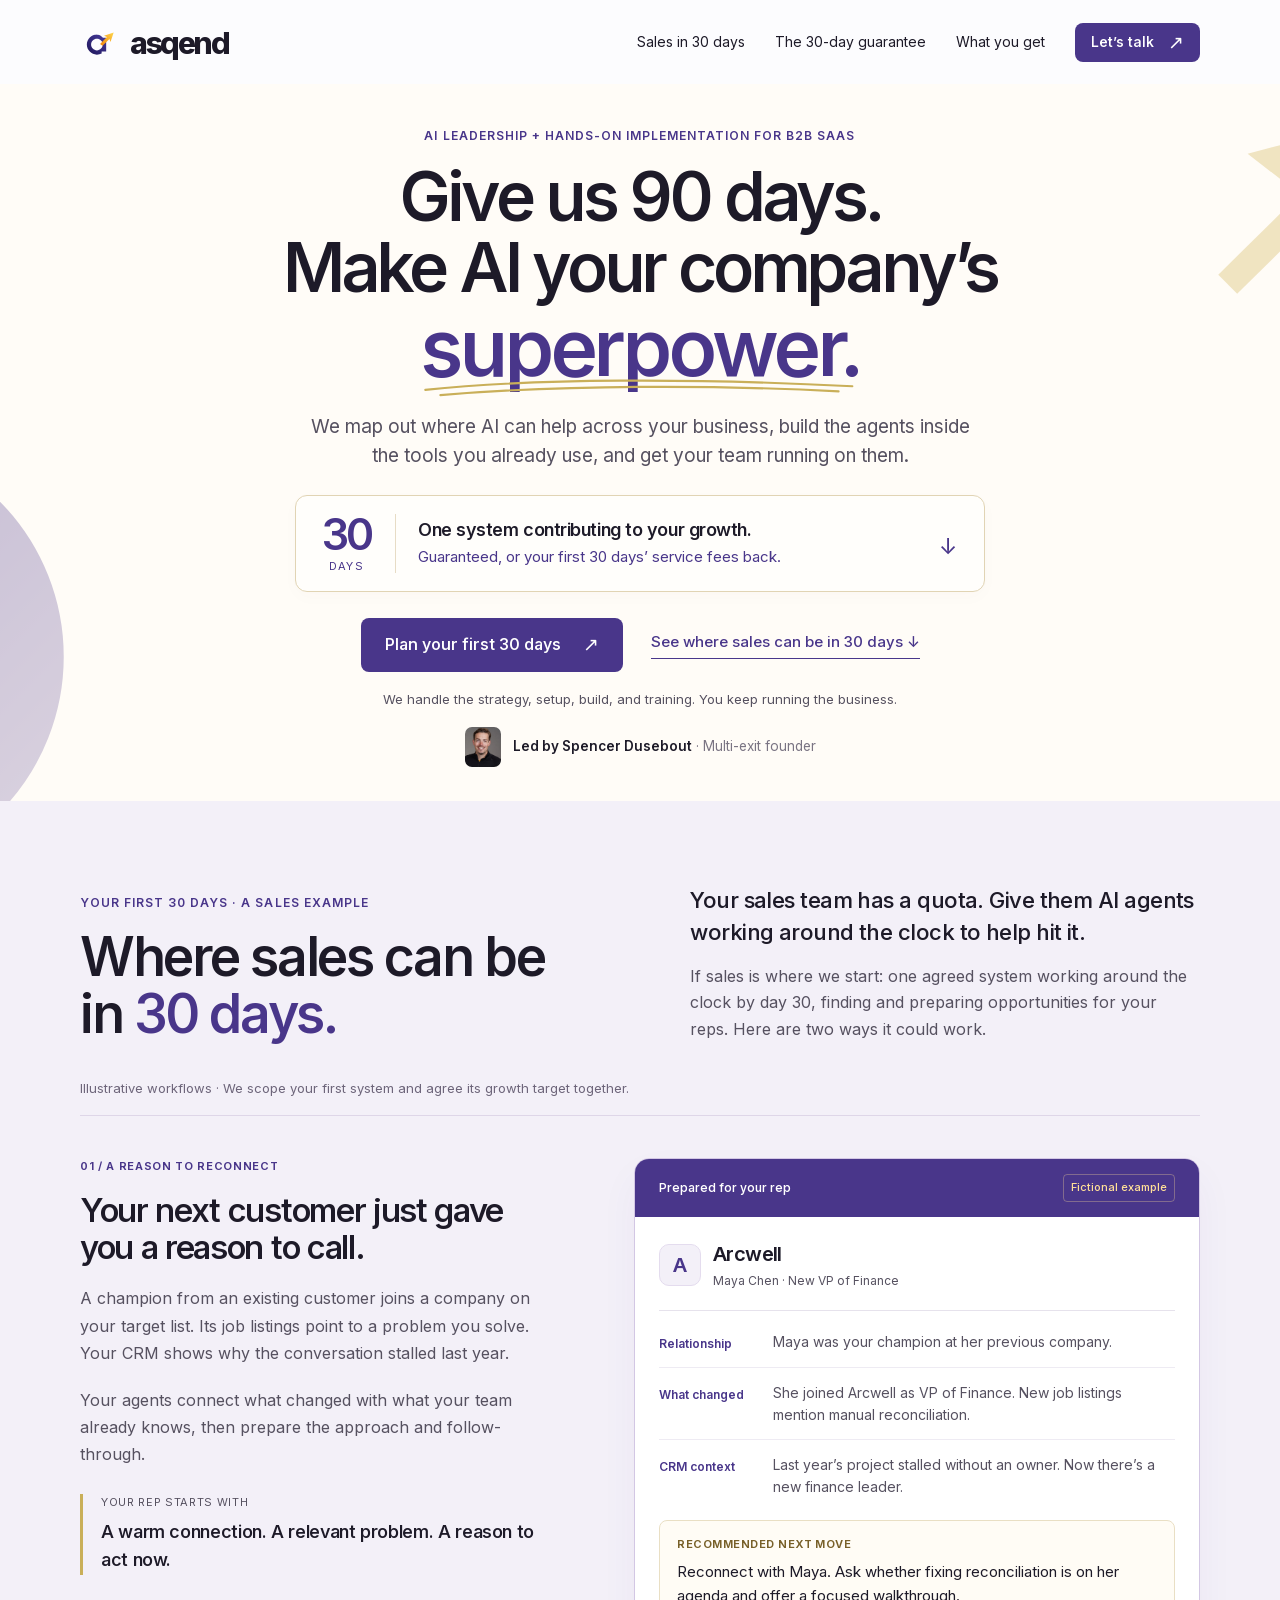
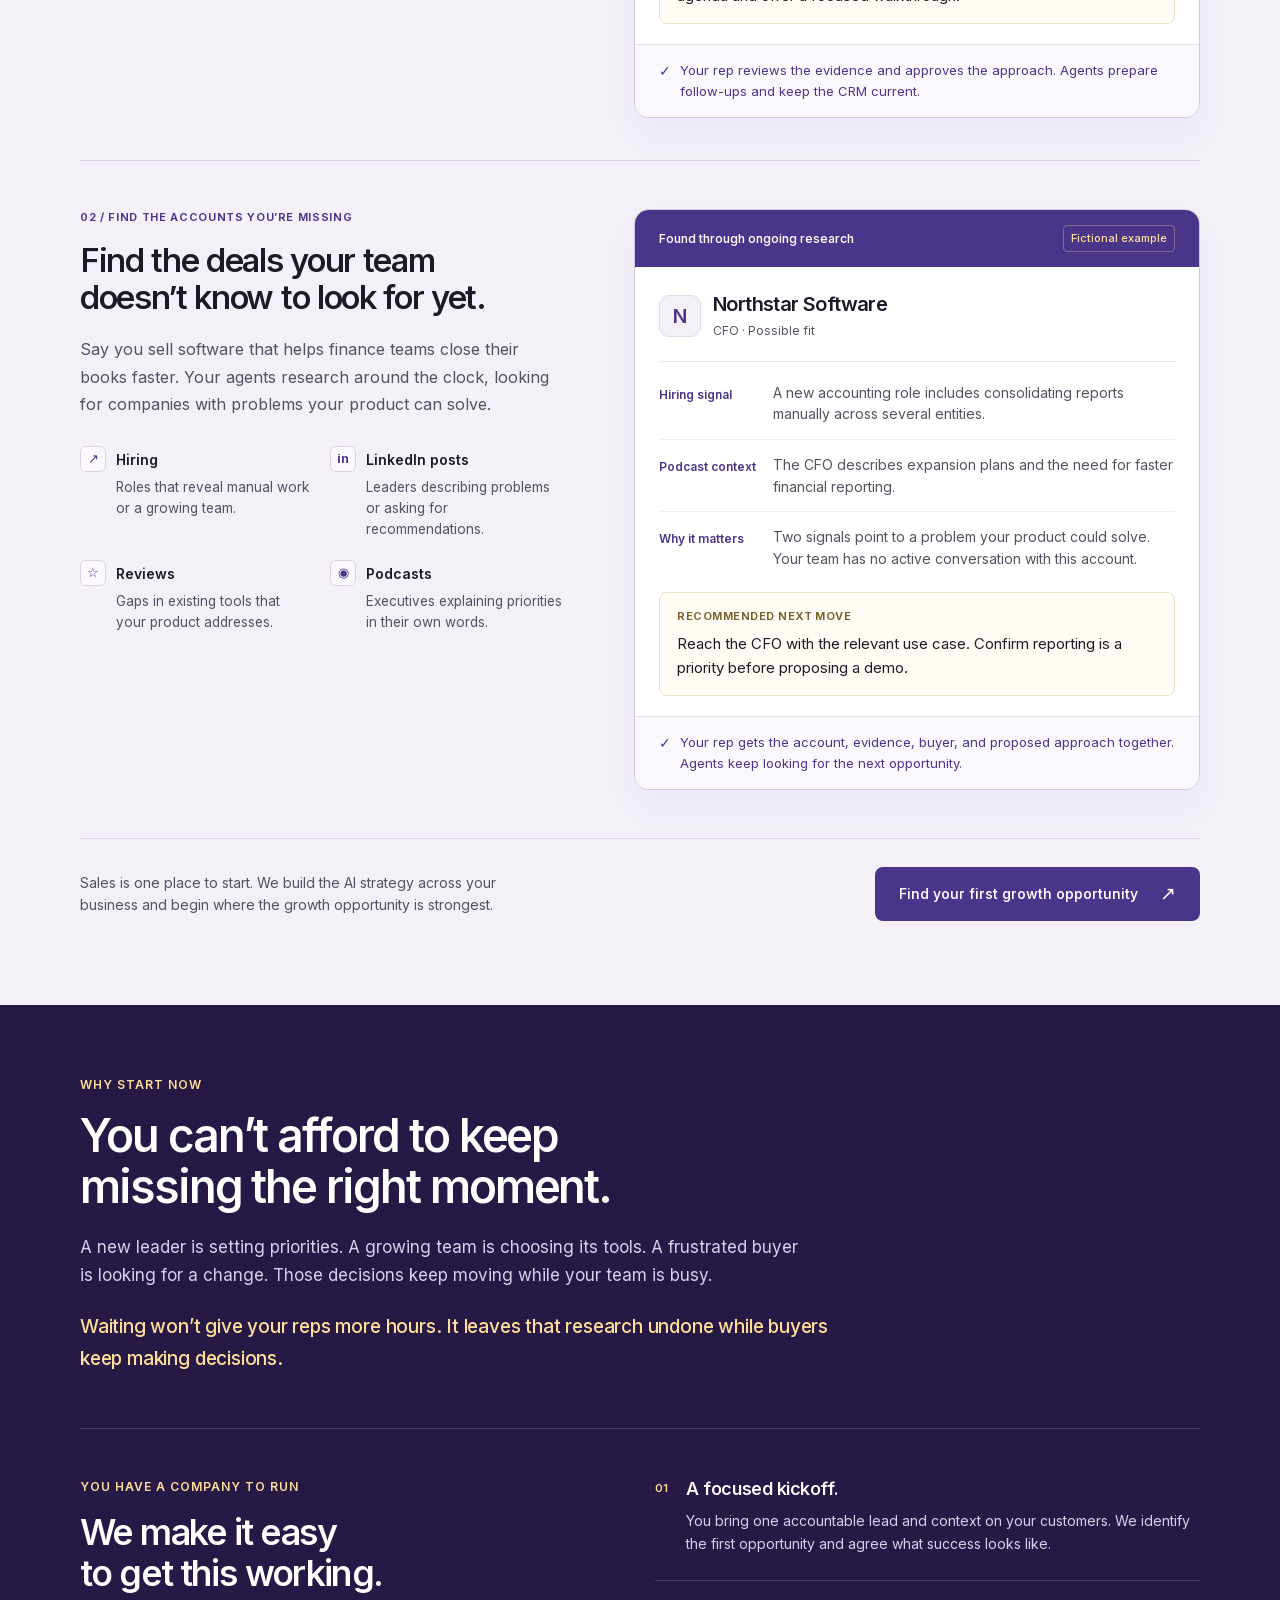
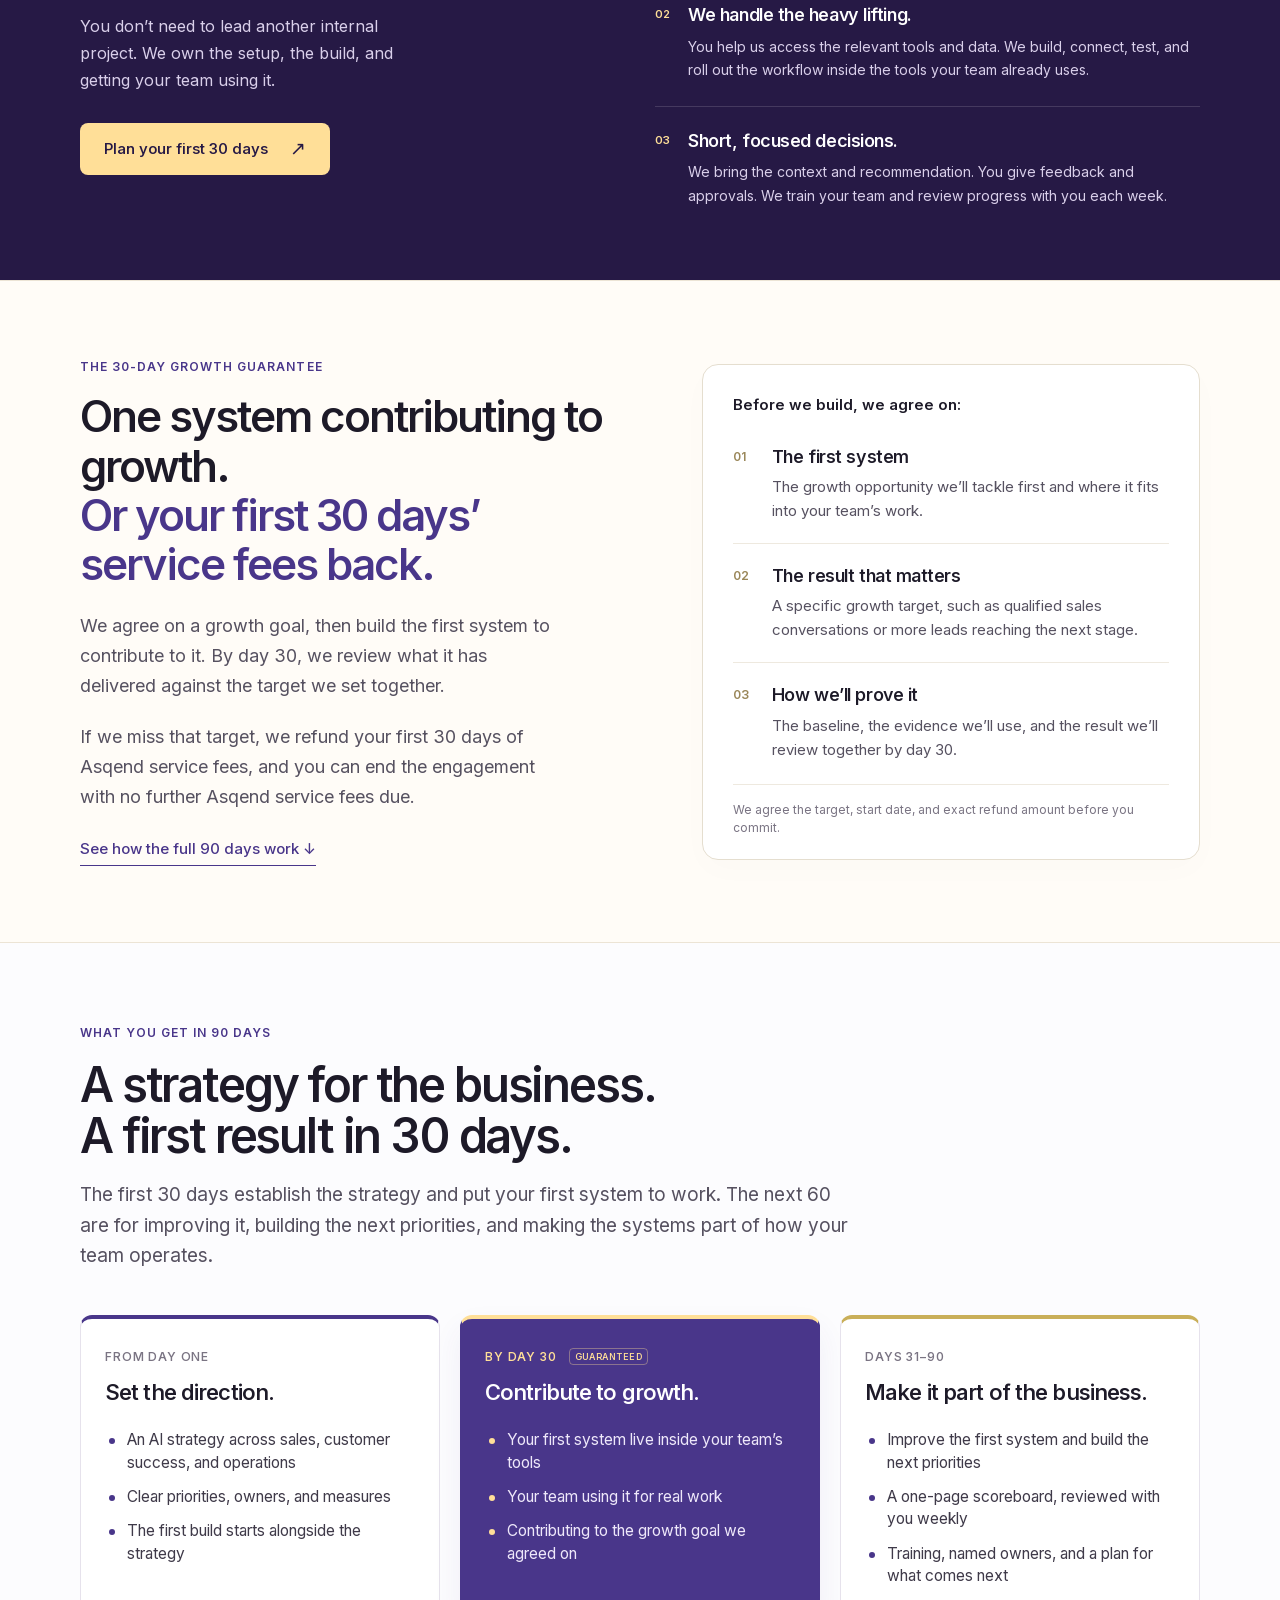
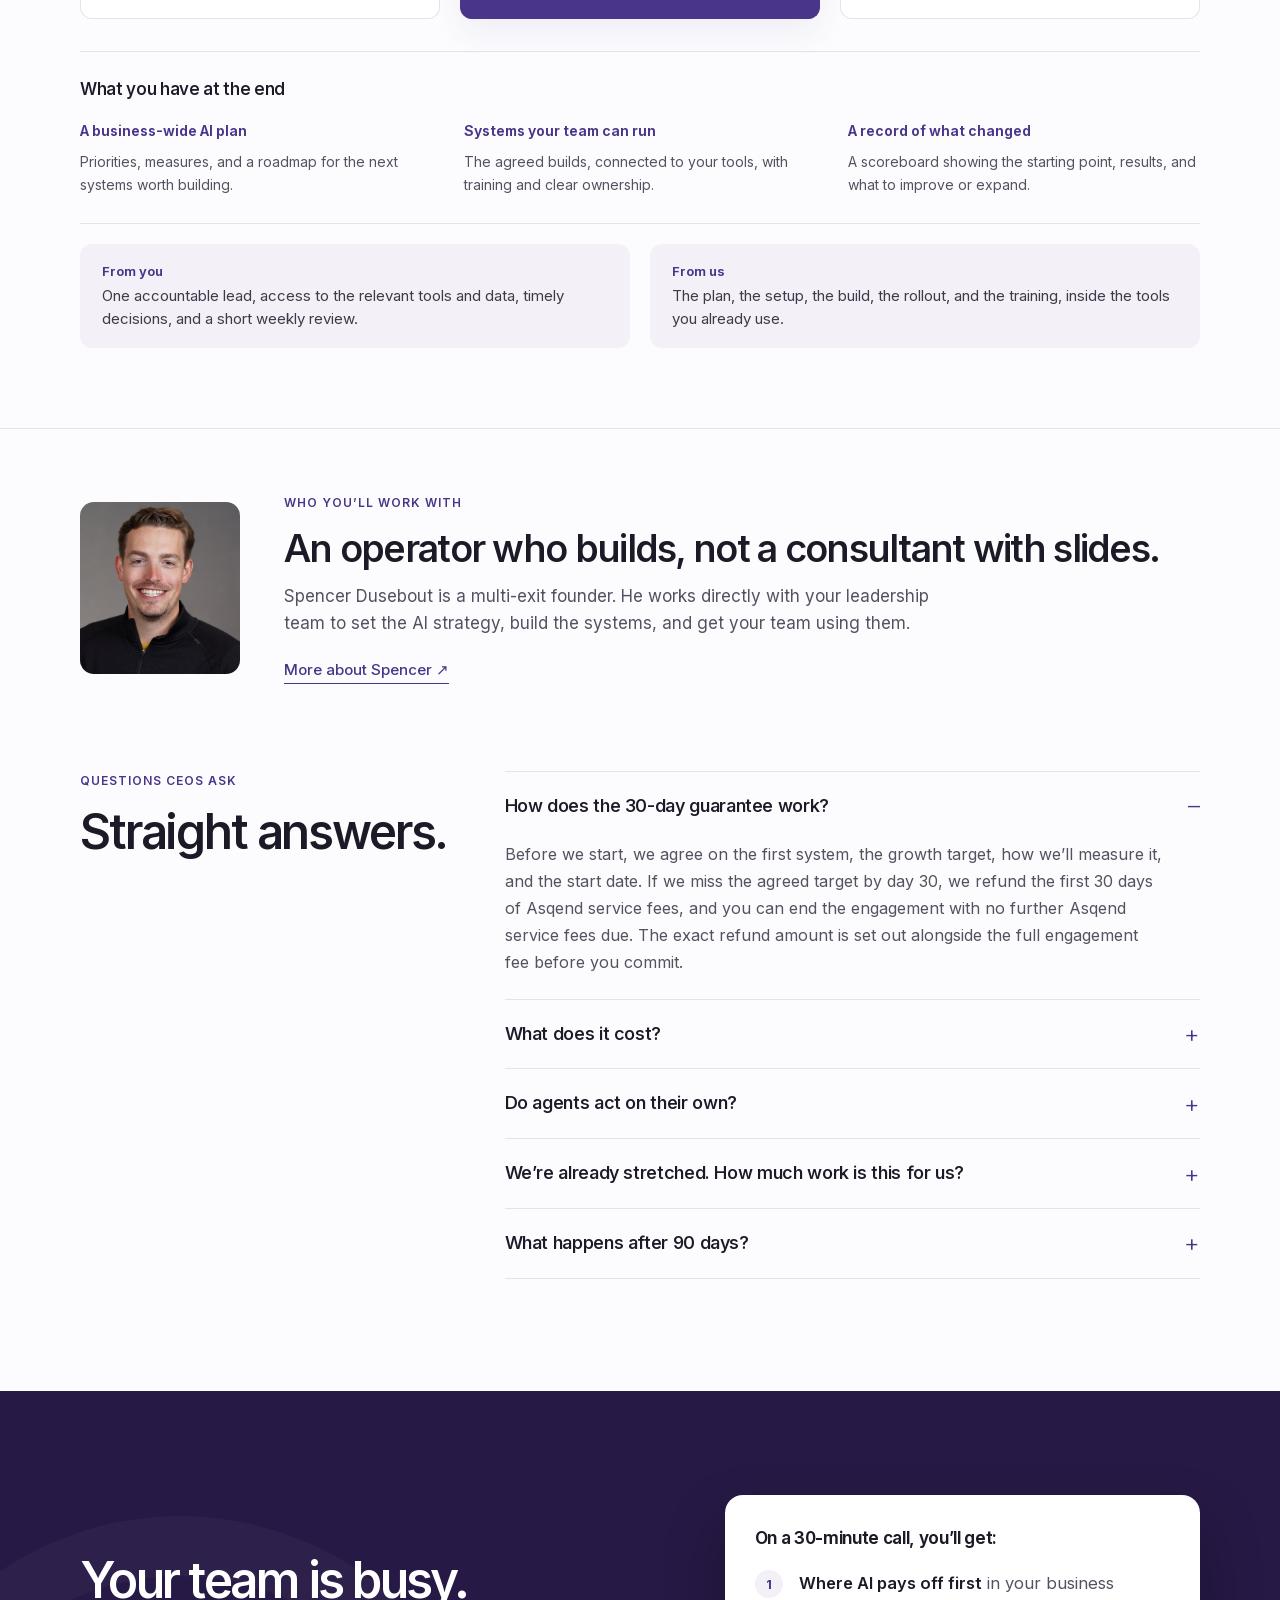
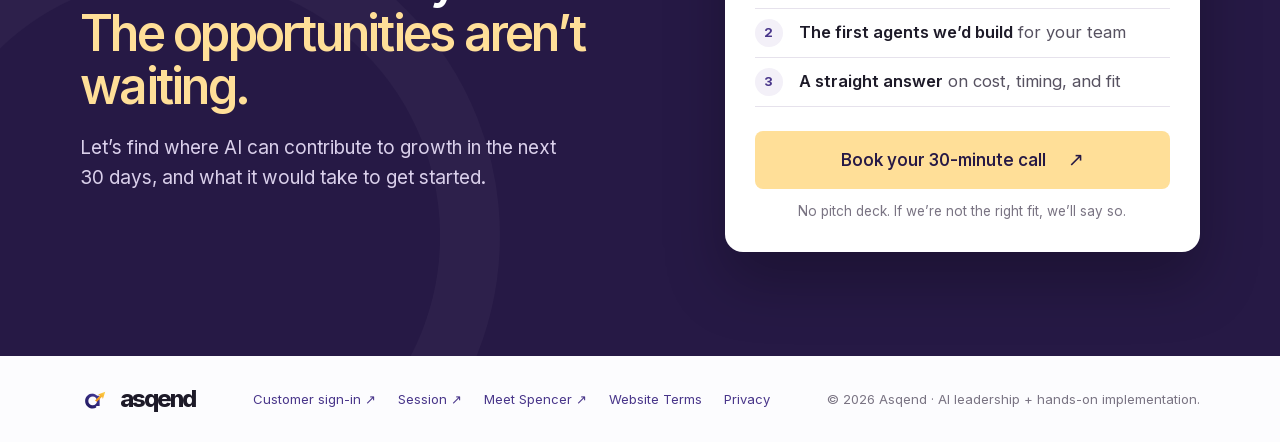
==== index.html @ ecd870d5 "feat: build 30-day sales growth preview" ====
<!doctype html>
<html lang="en">
<head>
<meta charset="utf-8">
<meta name="viewport" content="width=device-width,initial-scale=1,viewport-fit=cover">
<meta name="robots" content="index,follow">
<link rel="canonical" href="https://asqend.com/">
<meta name="description" content="AI leadership and hands-on implementation. A strategy for your business in 90 days, with one system contributing to growth within 30 days, or your first 30 days of Asqend service fees back.">
<title>Asqend — Give us 90 days</title>
<meta property="og:type" content="website">
<meta property="og:url" content="https://asqend.com/">
<meta property="og:site_name" content="Asqend">
<meta property="og:title" content="Give us 90 days. Make AI your company’s superpower.">
<meta property="og:description" content="Fractional Chief AI Officer and hands-on implementation. We lead your AI strategy, build the agents ourselves, and get your team using them.">
<meta property="og:image" content="https://asqend.com/assets/og-90-days.png">
<meta property="og:image:width" content="1200">
<meta property="og:image:height" content="630">
<meta property="og:image:alt" content="Asqend: Give us 90 days. Make AI your company’s superpower.">
<meta name="twitter:card" content="summary_large_image">
<meta name="twitter:title" content="Give us 90 days. Make AI your company’s superpower.">
<meta name="twitter:description" content="Fractional Chief AI Officer and hands-on implementation. We lead your AI strategy, build the agents ourselves, and get your team using them.">
<meta name="twitter:image" content="https://asqend.com/assets/og-90-days.png">
<link rel="icon" type="image/svg+xml" href="assets/asqend-icon.svg">
<link rel="preload" as="font" type="font/woff2" href="assets/fonts/inter.woff2" crossorigin>
<style>
@font-face{font-family:Inter;font-style:normal;font-weight:100 900;font-display:swap;src:url("assets/fonts/inter.woff2") format("woff2")}
:root{--ink:#1d1a28;--body:#565160;--soft:#7a7483;--purple:#49368a;--purple-2:#39266f;--deep:#261945;--gold:#ffdf98;--gold-ink:#c9af59;--line:#e6e2ec;--paper:#fcfcfe;--cream:#fffcf7;--lav:#f3f0f8}
*{box-sizing:border-box}
html{scroll-padding-top:24px}
body{margin:0;background:var(--paper);color:var(--ink);font-family:Inter,Arial,sans-serif;font-size:17px;line-height:1.6;font-synthesis:none;-webkit-font-smoothing:antialiased}
a{color:inherit;text-decoration:none}
a:focus-visible,summary:focus-visible{outline:3px solid #b69742;outline-offset:4px;border-radius:4px}
img,svg{display:block;max-width:100%}
h1,h2,h3,p,ul,ol{margin:0}
ul,ol{padding:0;list-style:none}
h1,h2,h3{font-weight:560;letter-spacing:-.045em}
h2{font-size:48px;line-height:1.08}
h3{font-size:19px;line-height:1.3;letter-spacing:-.025em}
.container{width:min(1120px,calc(100% - 80px));margin-inline:auto}
.section{padding-block:112px}
.eyebrow{font-size:12px;font-weight:600;letter-spacing:.085em;text-transform:uppercase;color:var(--purple);margin-bottom:16px}
.lede{font-size:19px;line-height:1.6;color:var(--body);max-width:60ch;margin-top:18px}
.center{text-align:center}
.center .lede{margin-inline:auto}

.site-header{display:flex;justify-content:space-between;align-items:center;gap:24px;padding-block:22px}
.wordmark{display:inline-flex;align-items:center;gap:10px;font-size:31px;font-weight:760;letter-spacing:-.08em;line-height:1}
.wordmark img{width:40px;height:40px}
.site-header nav{display:flex;align-items:center;gap:30px;font-size:14px}
.site-header nav a:not(.button):hover{color:var(--purple)}
.button{display:inline-flex;align-items:center;justify-content:center;gap:22px;background:var(--purple);color:#fff;border-radius:8px;padding:16px 24px;min-height:54px;font-size:16px;font-weight:550;line-height:1.3;transition:background .15s}
.button:hover{background:var(--purple-2)}
.button span{font-size:19px;font-weight:400;line-height:1}
.button-sm{min-height:0;padding:10px 16px;font-size:14px;gap:14px}
.textlink{font-size:15px;font-weight:500;color:var(--purple);border-bottom:1px solid currentColor;padding-bottom:4px}

/* hero */
.hero{position:relative;isolation:isolate;overflow:hidden;background:var(--cream);text-align:center}
.hero-art{position:absolute;inset:0;width:100%;height:100%;z-index:-1;opacity:.35;pointer-events:none}
.hero-inner{padding-block:56px 52px}
.hero h1{font-size:74px;line-height:1.04;letter-spacing:-.062em;margin:0 auto 28px}
.hero h1>span{display:block}
.hero .power-word{font-size:86px;color:var(--purple);position:relative;width:max-content;max-width:100%;margin:2px auto 0}
.power-word svg{position:absolute;left:0;bottom:-10px;width:100%;height:22px;fill:none;stroke:var(--gold-ink);stroke-width:3;stroke-linecap:round}
.hero .lede{font-size:20px;max-width:640px;margin:0 auto 32px}
.actions{display:flex;justify-content:center;align-items:center;gap:28px;flex-wrap:wrap}
.founder{display:flex;align-items:center;justify-content:center;gap:12px;margin-top:40px;font-size:13.5px;color:var(--soft)}
.founder img{width:36px;height:40px;border-radius:7px;object-fit:cover;object-position:center 35%}
.founder strong{color:var(--ink);font-weight:600}

/* pain */
.pain{background:var(--deep);color:#fff;position:relative;overflow:hidden}
.pain:before{content:'';position:absolute;right:-120px;top:-160px;width:520px;height:520px;border-radius:50%;border:60px solid #ffffff08}
.pain-grid{display:grid;grid-template-columns:1fr 1fr;gap:28px 72px;align-items:start;padding-block:100px 110px;position:relative}
.pain-head{grid-column:1/-1;margin-bottom:16px}
.pain .eyebrow{color:var(--gold)}
.pain h2{font-size:64px;line-height:1.04;letter-spacing:-.055em;color:#fff}
.pain .hl{color:var(--gold);position:relative;white-space:nowrap}
.pain-line{font-size:22px;line-height:1.55;color:#d9cfea;max-width:30ch}
.pain-line strong{color:var(--gold);font-weight:600;display:block;font-size:44px;line-height:1.08;letter-spacing:-.05em;margin-bottom:14px}
.receipt li.billed{border-top:1.5px dashed #d8d2c6;border-bottom:0;margin-top:6px;padding-top:12px}
.receipt li.billed span{font-weight:650;color:var(--ink)}
.receipt{background:#fffdf8;color:var(--ink);border-radius:6px 6px 0 0;padding:26px 26px 22px;transform:rotate(1.6deg);box-shadow:0 30px 60px #00000040;position:relative;font-variant-numeric:tabular-nums}
.receipt:after{content:'';position:absolute;left:0;right:0;bottom:-10px;height:10px;background:radial-gradient(circle at 8px 10px,transparent 6px,#fffdf8 6.5px) 0 0/16px 10px repeat-x}
.r-title{font-size:13px;font-weight:700;letter-spacing:.14em;text-transform:uppercase;text-align:center}
.r-sub{font-size:12px;color:var(--soft);text-align:center;margin:2px 0 14px;padding-bottom:14px;border-bottom:1.5px dashed #d8d2c6}
.receipt li{display:flex;justify-content:space-between;gap:16px;padding:9px 0;font-size:14.5px;border-bottom:1px dotted #e2dccf}
.receipt li span{color:#4d4856}
.receipt li b{font-weight:600;text-align:right;white-space:nowrap}
.receipt li:nth-child(4) b,.receipt li:nth-child(5) b{color:#a0583c}
.r-total{display:flex;justify-content:space-between;align-items:baseline;gap:16px;margin-top:12px;padding-top:14px;border-top:1.5px dashed #d8d2c6;font-weight:650;font-size:15px}
.r-total b{font-size:40px;line-height:1;letter-spacing:-.04em;color:var(--purple)}

/* sales */
.sales{background:var(--lav)}
.compare{display:grid;grid-template-columns:5fr 7fr;gap:24px;margin-top:48px;align-items:stretch}
.card{background:#fff;border:1px solid var(--line);border-radius:16px;overflow:hidden;display:flex;flex-direction:column}
.card-head{padding:22px 26px 18px;border-bottom:1px solid var(--line)}
.card-head small{display:block;font-size:13px;color:var(--soft);margin-bottom:4px}
.card-head h3{font-size:24px;letter-spacing:-.04em}
.card-head p{font-size:14px;color:var(--soft);margin-top:4px}
.new{border-color:#cfc3e6;box-shadow:0 20px 44px #49368a1a}
.new .card-head{background:var(--purple);border-color:var(--purple);color:#fff}
.new .card-head small{color:#d6cbea}
.new .card-head h3 b{color:var(--gold);font-weight:inherit}
.new .card-head p{color:#ddd3ee}
.rows{flex:1;display:flex;flex-direction:column}
.rows li{display:grid;grid-template-columns:1fr auto;gap:16px;align-items:center;padding:15px 26px;border-bottom:1px solid #efecf3;font-size:15.5px;line-height:1.45}
.rows li:last-child{border-bottom:0}
.rows li small{display:block;font-size:12.5px;color:var(--soft);margin-bottom:2px}
.rows strong{font-weight:600}
.old .rows li{color:var(--body);grid-template-columns:18px 1fr}
.old .rows li:before{content:'';width:14px;height:14px;border:1.5px solid #c9c3d1;border-radius:3px}
.missed{margin-top:auto;padding:18px 26px 22px;background:#faf9fb;border-top:1px solid var(--line);font-size:14.5px;color:var(--body)}
.missed strong{display:block;color:var(--ink);font-weight:600;margin-bottom:4px}
.chip{display:inline-flex;align-items:center;font-size:12px;font-weight:600;line-height:1;border-radius:999px;padding:6px 10px;white-space:nowrap}
.c-draft{background:#fff3d6;color:#6f5210}
.c-done{background:var(--purple);color:#fff}
.c-call{background:#fff;color:var(--purple);border:1px solid #cfc3e6}
.more{display:flex;justify-content:space-between;align-items:center;padding:14px 26px;background:#faf9fd;border-top:1px solid var(--line);font-size:14px;color:var(--purple);font-weight:550}
.punch{text-align:center;margin-top:64px}
.punch h3{font-size:36px;line-height:1.15;letter-spacing:-.05em;max-width:30ch;margin:0 auto}
.punch h3 em{font-style:normal;color:var(--purple)}
.punch p{font-size:17px;color:var(--body);margin:14px auto 28px;max-width:52ch}
.fineprint{font-size:12px;color:var(--soft);text-align:center;margin-top:28px}

/* ease + timing */
.ease{display:flex;justify-content:center;flex-wrap:wrap;gap:8px 22px;margin-top:22px;font-size:14px;color:var(--body)}
.ease li{display:flex;align-items:center;gap:7px}
.ease li:before{content:'✓';color:var(--purple);font-weight:700}
.timing{background:var(--cream)}
.timing-grid{display:grid;grid-template-columns:.8fr 1.2fr;gap:24px;margin-top:44px;align-items:stretch}
.wait{background:var(--purple);color:#fff;border-radius:18px;padding:34px;display:flex;flex-direction:column}
.wait b{font-size:96px;line-height:.95;font-weight:600;letter-spacing:-.06em;color:var(--gold)}
.wait p{font-size:20px;line-height:1.4;letter-spacing:-.02em;margin-top:14px;color:#fff;max-width:20ch}
.wait em{font-style:normal;margin-top:auto;padding-top:28px;font-size:15.5px;color:#d9cfea;border-top:1px solid #6d5ca8}
.takes{background:#fff;border:1px solid var(--line);border-radius:18px;padding:28px 32px}
.takes-head{font-size:13px;font-weight:600;letter-spacing:.08em;text-transform:uppercase;color:var(--soft);margin-bottom:6px}
.takes dl{margin:0}
.takes dl>div{display:grid;grid-template-columns:110px 1fr;gap:16px;padding:14px 0;border-bottom:1px solid var(--line)}
.takes dt{font-weight:650;font-size:15.5px;letter-spacing:-.01em}
.takes dd{margin:0;font-size:15.5px;color:var(--body);line-height:1.5}
.magic{margin-top:18px;font-size:22px;font-weight:550;letter-spacing:-.035em;line-height:1.3}
.magic span{color:var(--purple)}

/* offer */
.phases{display:grid;grid-template-columns:repeat(3,minmax(0,1fr));gap:20px;margin-top:44px}
.phase{background:#fff;border:1px solid var(--line);border-top:4px solid var(--purple);border-radius:12px;padding:24px 24px 22px}
.phase:nth-child(2){border-top-color:#8a7bbd}
.phase:nth-child(3){border-top-color:var(--gold-ink)}
.phase small{font-size:13px;color:var(--soft)}
.phase h3{font-size:23px;letter-spacing:-.04em;margin:2px 0 14px}
.phase li{position:relative;padding:6px 0 6px 22px;font-size:15.5px;line-height:1.45;color:#3f3a49}
.phase li:before{content:'';position:absolute;left:4px;top:15px;width:6px;height:6px;border-radius:50%;background:var(--purple)}
.through{display:flex;align-items:center;gap:16px;margin-top:20px;padding:16px 20px;background:var(--lav);border-radius:12px;font-size:16.5px;color:var(--body);max-width:none}
.through img{width:40px;height:44px;border-radius:7px;object-fit:cover;object-position:center 35%;flex:none}
.through strong{color:var(--purple);font-weight:650}

.split{display:grid;grid-template-columns:1fr 1fr;gap:20px;margin-top:20px}
.split p{background:var(--lav);border-radius:12px;padding:18px 22px;font-size:16px;line-height:1.5;color:#3f3a49}
.split span{display:block;font-size:13px;font-weight:650;color:var(--purple);margin-bottom:4px}
.magic{margin-top:36px;text-align:center;font-size:30px;font-weight:550;letter-spacing:-.045em;line-height:1.2}
.magic em{font-style:normal;color:var(--purple)}
/* proof */
.proof{border-top:1px solid var(--line)}
.proof .container{display:grid;grid-template-columns:160px 1fr;gap:44px;align-items:center;padding-block:88px}
.proof img{width:160px;height:172px;border-radius:14px;object-fit:cover;object-position:center 28%}
.proof h2{font-size:38px}
.proof p:not(.eyebrow){font-size:17px;color:var(--body);max-width:62ch;margin:14px 0 18px}

/* faq */
.faq-wrap{display:grid;grid-template-columns:.7fr 1.3fr;gap:64px;align-items:start}
.faq details{border-bottom:1px solid var(--line)}
.faq details:first-child{border-top:1px solid var(--line)}
.faq summary{list-style:none;cursor:pointer;display:flex;justify-content:space-between;gap:24px;align-items:center;padding:20px 0;font-size:18px;font-weight:550;letter-spacing:-.02em}
.faq summary::-webkit-details-marker{display:none}
.faq summary:after{content:'+';font-size:24px;font-weight:300;color:var(--purple);line-height:1;flex:none}
.faq details[open] summary:after{content:'–'}
.faq details p small.src{display:block;font-size:12px;color:var(--soft);margin-top:10px}
.faq details p{padding:0 36px 22px 0;font-size:16px;color:var(--body);line-height:1.7}

.closing{background:var(--deep);color:#fff;position:relative;overflow:hidden}
.closing:before{content:'';position:absolute;left:-140px;bottom:-200px;width:520px;height:520px;border-radius:50%;border:60px solid #ffffff08}
.close-grid{display:grid;grid-template-columns:1.1fr .9fr;gap:64px;align-items:center;padding-block:104px;position:relative}
.closing .eyebrow{color:var(--gold)}
.closing h2{font-size:50px;line-height:1.06;letter-spacing:-.055em;color:#fff}
.closing h2 em{font-style:normal;color:var(--gold)}
.close-sub{font-size:19px;color:#d9cfea;margin-top:20px;max-width:40ch}
.call-card{background:#fff;color:var(--ink);border-radius:18px;padding:30px;box-shadow:0 30px 60px #00000040}
.call-head{font-size:17px;font-weight:650;color:var(--ink);letter-spacing:-.02em;margin-bottom:8px}
.call-card ol{counter-reset:c;margin-bottom:24px}
.call-card li{counter-increment:c;position:relative;padding:12px 0 12px 44px;border-bottom:1px solid var(--line);font-size:16.5px;color:var(--body);line-height:1.45}
.call-card li:before{content:counter(c);position:absolute;left:0;top:10px;width:28px;height:28px;border-radius:50%;background:var(--lav);color:var(--purple);font-size:13px;font-weight:700;display:grid;place-items:center}
.call-card li b{color:var(--ink);font-weight:600}
.button-gold{background:var(--gold);color:var(--deep);width:100%;font-size:17px;min-height:58px}
.button-gold:hover{background:#f5d087}
.call-note{font-size:13.5px;color:var(--soft);text-align:center;margin-top:12px}
.site-footer{display:flex;justify-content:space-between;align-items:center;gap:24px;flex-wrap:wrap;padding-block:28px;font-size:13px;color:var(--soft)}
.site-footer .wordmark{font-size:24px;color:var(--ink)}
.site-footer .wordmark img{width:30px;height:30px}
.site-footer nav{display:flex;gap:22px;flex-wrap:wrap;color:var(--purple)}

.sticky-cta{display:none}
.vs{display:none}

@media(max-width:1000px){
  .timing-grid{grid-template-columns:1fr}
  .pain-grid,.close-grid{grid-template-columns:1fr;gap:40px}
  .pain h2{font-size:52px}
  .receipt{max-width:460px}
  .call-card{max-width:520px}
  .phases{grid-template-columns:1fr}
  .container{width:calc(100% - 56px)}
  .hero h1{font-size:62px}.hero .power-word{font-size:72px}
  .compare{grid-template-columns:1fr}
}
@media(max-width:760px){
  .container{width:calc(100% - 32px)}
  .section{padding-block:64px}
  h2{font-size:34px;line-height:1.1}
  .lede{font-size:17px}
  .site-header{padding-block:14px}
  .wordmark{font-size:27px}.wordmark img{width:34px;height:34px}
  .site-header nav a:not(.button){display:none}
  .hero-inner{padding-block:32px 36px}
  .hero-art{opacity:.12}
  .hero h1{font-size:40px;margin-bottom:22px}
  .hero .power-word{font-size:52px}
  .power-word svg{height:16px;bottom:-7px}
  .hero .lede{font-size:17px;margin-bottom:26px}
  .actions{flex-direction:column;gap:18px}
  .button{font-size:15.5px;min-height:52px}
  .founder{margin-top:28px;font-size:12.5px;flex-direction:column;gap:8px;text-align:center}
  .hero .eyebrow{font-size:10.5px;letter-spacing:.06em}
  .pain-grid{grid-template-columns:1fr;gap:40px;padding-block:64px 72px}
  .pain h2{font-size:38px}
  .pain-head{margin-bottom:0}
  .pain-line{font-size:17px}
  .pain-line strong{font-size:32px}
  .pain .hl{white-space:normal}
  .pain-line{font-size:17px}
  .receipt{transform:rotate(1deg);padding:22px 18px 18px}
  .receipt li{font-size:13.5px;gap:10px}
  .receipt li b{white-space:normal}
  .r-total{font-size:14px}
  .r-total b{font-size:34px}
  .vs{display:grid;grid-template-columns:1fr 1fr;gap:10px;margin-top:28px}
  .vs>div{border-radius:14px;padding:16px;font-size:13.5px;line-height:1.35}
  .vs small{display:block;font-size:12px;opacity:.8;margin-bottom:6px}
  .vs b{display:block;font-size:44px;line-height:1;letter-spacing:-.05em;font-weight:600;margin-bottom:4px}
  .vs em{display:block;font-style:normal;font-size:12.5px;margin-top:8px;opacity:.85}
  .vs-old{background:#fff;border:1px solid var(--line);color:var(--body)}
  .vs-old b{color:var(--ink)}
  .vs-new{background:var(--purple);color:#fff}
  .vs-new b{color:var(--gold)}
  .compare{margin-top:16px;gap:14px}
  .card-head{padding:18px 18px 14px}
  .card-head h3{font-size:20px}
  .rows li{padding:13px 18px;font-size:15px;gap:10px}
  .new .rows li{grid-template-columns:1fr}
  .new .rows li .chip{justify-self:start}
  .old .rows li:nth-child(n+4){display:none}
  .missed,.more{padding-inline:18px}
  .punch{margin-top:44px}
  .punch h3{font-size:26px}
  .phases{grid-template-columns:1fr;gap:28px}
  .ease{flex-direction:column;align-items:center;gap:4px;font-size:13.5px;margin-top:18px}
  .timing-grid{margin-top:28px;gap:14px}
  .wait{padding:24px}
  .wait b{font-size:72px}
  .wait p{font-size:18px}
  .takes{padding:20px 18px}
  .takes dl>div{grid-template-columns:1fr;gap:2px}
  .magic{font-size:22px;margin-top:28px}
  .split{grid-template-columns:1fr;gap:10px}
  .through{font-size:14.5px;align-items:flex-start}
  .proof .container{grid-template-columns:1fr;gap:18px;padding-block:56px}
  .proof img{width:72px;height:80px;border-radius:10px}
  .proof h2{font-size:28px}
  .proof .eyebrow{margin-bottom:8px}
  .proof p:not(.eyebrow){font-size:15.5px}
  .faq-wrap{grid-template-columns:1fr;gap:18px}
  .faq summary{font-size:16.5px}
  .faq details p{padding-right:0;font-size:15.5px}
  .close-grid{grid-template-columns:1fr;gap:32px;padding-block:64px 120px}
  .closing h2{font-size:36px}
  .close-sub{font-size:17px}
  .call-card{padding:22px 18px}
  .call-card li{font-size:15.5px}
  .site-footer{padding-bottom:110px}
  .sticky-cta{display:flex;position:fixed;left:12px;right:12px;bottom:calc(12px + env(safe-area-inset-bottom));z-index:50;transform:translateY(160%);visibility:hidden;transition:transform .25s,visibility 0s .25s;box-shadow:0 10px 28px #1e143c4d}
  .sticky-cta.on{transform:none;visibility:visible;transition:transform .25s}
}
@media(prefers-reduced-motion:reduce){.button,.sticky-cta{transition:none}}
</style>
<link rel="stylesheet" href="growth-offer.css">
<link rel="stylesheet" href="sales-growth.css">
</head>
<body>
<header class="site-header container">
  <a class="wordmark" href="#top" aria-label="Asqend home"><img src="assets/asqend-icon.svg" alt="" width="40" height="40"><span>asqend</span></a>
  <nav aria-label="Main navigation">
    <a href="#sales">Sales in 30 days</a>
    <a href="#guarantee">The 30-day guarantee</a>
    <a href="#offer">What you get</a>
    <a class="button button-sm" href="https://calendar.app.google/reG4Q89hQvt1WUia6" target="_blank" rel="noopener">Let’s talk <span aria-hidden="true">↗</span></a>
  </nav>
</header>

<main id="top">
  <!-- 1. CLAIM -->
  <section class="hero" aria-labelledby="hero-title">
    <svg class="hero-art" viewBox="0 0 1440 720" preserveAspectRatio="xMidYMid slice" aria-hidden="true"><defs><linearGradient id="arc" x1="0" y1="0" x2="1" y2="1"><stop stop-color="#49368a"/><stop offset="1" stop-color="#9584b4"/></linearGradient></defs><circle cx="-80" cy="575" r="188" fill="none" stroke="url(#arc)" stroke-width="67"/><path d="M1330 70 1488 28 1439 179 1397 122Z" fill="#d6b860"/><path d="M1384 128 1310 201" fill="none" stroke="#d6b860" stroke-width="27"/></svg>
    <div class="container hero-inner">
      <p class="eyebrow">AI leadership + hands-on implementation for B2B SaaS</p>
      <h1 id="hero-title"><span>Give us 90 days.</span><span>Make AI your company’s</span><span class="power-word">superpower.<svg viewBox="0 0 670 30" preserveAspectRatio="none" aria-hidden="true"><path d="M8 19 C171 3 421 3 659 14 M31 26 C217 12 449 12 638 21"/></svg></span></h1>
      <p class="lede">We map out where AI can help across your business, build the agents inside the tools you already use, and get your team running on them.</p>
      <a class="growth-promise" href="#guarantee" aria-label="Our 30-day growth guarantee: one system contributing to your growth, or your first 30 days’ Asqend service fees back. See how it works.">
        <span class="promise-time"><b>30</b><span>days</span></span>
        <span class="promise-copy"><strong>One system contributing to your growth.</strong><span>Guaranteed, or your first 30 days’ service fees back.</span></span>
        <span class="promise-arrow" aria-hidden="true">↓</span>
      </a>
      <div class="actions">
        <a class="button" id="hero-cta" href="https://calendar.app.google/reG4Q89hQvt1WUia6" target="_blank" rel="noopener">Plan your first 30 days <span aria-hidden="true">↗</span></a>
        <a class="textlink" href="#sales">See where sales can be in 30 days ↓</a>
      </div>
      <p class="hero-accountability">We handle the strategy, setup, build, and training. You keep running the business.</p>
      <a class="founder" href="https://spencerdusebout.com/" target="_blank" rel="noopener"><img src="assets/spencer-dusebout.jpg" alt="" width="36" height="40"><span><strong>Led by Spencer Dusebout</strong> · Multi-exit founder</span></a>
    </div>
  </section>

  <!-- SALES AS ONE APPLICATION OF THE BROADER OFFER -->
  <section class="sales sales-growth" id="sales" aria-labelledby="sales-title"><div class="container section">
    <div class="sales-intro">
      <div><p class="eyebrow">Your first 30 days · A sales example</p><h2 id="sales-title">Where sales can be<br> in <em>30 days.</em></h2></div>
      <div class="sales-intro-copy"><p>Your sales team has a quota. Give them AI agents working around the clock to help hit it.</p><p>If sales is where we start: one agreed system working around the clock by day 30, finding and preparing opportunities for your reps. Here are two ways it could work.</p></div>
    </div>
    <p class="example-label">Illustrative workflows · We scope your first system and agree its growth target together.</p>

    <article class="deal-example" aria-labelledby="champion-title">
      <div class="deal-story">
        <span class="example-index">01 / A reason to reconnect</span>
        <h3 id="champion-title">Your next customer just gave you a reason to call.</h3>
        <p>A champion from an existing customer joins a company on your target list. Its job listings point to a problem you solve. Your CRM shows why the conversation stalled last year.</p>
        <p>Your agents connect what changed with what your team already knows, then prepare the approach and follow-through.</p>
        <div class="rep-payoff"><span>Your rep starts with</span><strong>A warm connection. A relevant problem. A reason to act now.</strong></div>
      </div>
      <div class="opportunity-brief">
        <div class="brief-heading"><span>Prepared for your rep</span><span class="brief-kind">Fictional example</span></div>
        <div class="brief-account"><span class="account-mark" aria-hidden="true">A</span><div><h4>Arcwell</h4><p>Maya Chen · New VP of Finance</p></div></div>
        <dl class="brief-evidence">
          <div><dt>Relationship</dt><dd>Maya was your champion at her previous company.</dd></div>
          <div><dt>What changed</dt><dd>She joined Arcwell as VP of Finance. New job listings mention manual reconciliation.</dd></div>
          <div><dt>CRM context</dt><dd>Last year’s project stalled without an owner. Now there’s a new finance leader.</dd></div>
        </dl>
        <div class="recommended-move"><span>Recommended next move</span><p>Reconnect with Maya. Ask whether fixing reconciliation is on her agenda and offer a focused walkthrough.</p></div>
        <p class="rep-decision"><span aria-hidden="true">✓</span> Your rep reviews the evidence and approves the approach. Agents prepare follow-ups and keep the CRM current.</p>
      </div>
    </article>

    <article class="deal-example" aria-labelledby="discovery-title">
      <div class="deal-story">
        <span class="example-index">02 / Find the accounts you’re missing</span>
        <h3 id="discovery-title">Find the deals your team doesn’t know to look for yet.</h3>
        <p>Say you sell software that helps finance teams close their books faster. Your agents research around the clock, looking for companies with problems your product can solve.</p>
        <ul class="signal-sources" aria-label="Sources agents research">
          <li><span aria-hidden="true">↗</span><div><strong>Hiring</strong><p>Roles that reveal manual work or a growing team.</p></div></li>
          <li><span aria-hidden="true">in</span><div><strong>LinkedIn posts</strong><p>Leaders describing problems or asking for recommendations.</p></div></li>
          <li><span aria-hidden="true">☆</span><div><strong>Reviews</strong><p>Gaps in existing tools that your product addresses.</p></div></li>
          <li><span aria-hidden="true">◉</span><div><strong>Podcasts</strong><p>Executives explaining priorities in their own words.</p></div></li>
        </ul>
      </div>
      <div class="opportunity-brief discovery-brief">
        <div class="brief-heading"><span>Found through ongoing research</span><span class="brief-kind">Fictional example</span></div>
        <div class="brief-account"><span class="account-mark" aria-hidden="true">N</span><div><h4>Northstar Software</h4><p>CFO · Possible fit</p></div></div>
        <dl class="brief-evidence">
          <div><dt>Hiring signal</dt><dd>A new accounting role includes consolidating reports manually across several entities.</dd></div>
          <div><dt>Podcast context</dt><dd>The CFO describes expansion plans and the need for faster financial reporting.</dd></div>
          <div><dt>Why it matters</dt><dd>Two signals point to a problem your product could solve. Your team has no active conversation with this account.</dd></div>
        </dl>
        <div class="recommended-move"><span>Recommended next move</span><p>Reach the CFO with the relevant use case. Confirm reporting is a priority before proposing a demo.</p></div>
        <p class="rep-decision"><span aria-hidden="true">✓</span> Your rep gets the account, evidence, buyer, and proposed approach together. Agents keep looking for the next opportunity.</p>
      </div>
    </article>
    <div class="sales-bottom"><p>Sales is one place to start. We build the AI strategy across your business and begin where the growth opportunity is strongest.</p><a class="button" href="https://calendar.app.google/reG4Q89hQvt1WUia6" target="_blank" rel="noopener">Find your first growth opportunity <span aria-hidden="true">↗</span></a></div>
  </div></section>

  <section class="start-now" aria-labelledby="urgency-title"><div class="container">
    <div class="urgency-row">
      <p class="eyebrow">Why start now</p>
      <h2 id="urgency-title">You can’t afford to keep<br> missing the right moment.</h2>
      <p>A new leader is setting priorities. A growing team is choosing its tools. A frustrated buyer is looking for a change. Those decisions keep moving while your team is busy.</p>
      <p class="urgency-payoff">Waiting won’t give your reps more hours. It leaves that research undone while buyers keep making decisions.</p>
    </div>
    <section class="easy-start" aria-labelledby="easy-title">
      <div class="easy-intro"><p class="eyebrow">You have a company to run</p><h2 id="easy-title">We make it easy<br> to get this working.</h2><p>You don’t need to lead another internal project. We own the setup, the build, and getting your team using it.</p><a class="button button-gold" href="https://calendar.app.google/reG4Q89hQvt1WUia6" target="_blank" rel="noopener">Plan your first 30 days <span aria-hidden="true">↗</span></a></div>
      <div class="easy-steps">
        <div><span class="easy-number">01</span><div><h3>A focused kickoff.</h3><p>You bring one accountable lead and context on your customers. We identify the first opportunity and agree what success looks like.</p></div></div>
        <div><span class="easy-number">02</span><div><h3>We handle the heavy lifting.</h3><p>You help us access the relevant tools and data. We build, connect, test, and roll out the workflow inside the tools your team already uses.</p></div></div>
        <div><span class="easy-number">03</span><div><h3>Short, focused decisions.</h3><p>We bring the context and recommendation. You give feedback and approvals. We train your team and review progress with you each week.</p></div></div>
      </div>
    </section>
  </div></section>

  <!-- 4. THE FIRST 30 DAYS -->
  <section class="guarantee-section" id="guarantee" aria-labelledby="guarantee-title"><div class="container guarantee-layout">
    <div class="guarantee-intro">
      <p class="eyebrow">The 30-day growth guarantee</p>
      <h2 id="guarantee-title">One system contributing to growth.<br><em>Or your first 30 days’ service fees back.</em></h2>
      <p>We agree on a growth goal, then build the first system to contribute to it. By day 30, we review what it has delivered against the target we set together.</p>
      <p class="refund-promise">If we miss that target, we refund your first 30 days of Asqend service fees, and you can end the engagement with no further Asqend service fees due.</p>
      <a class="textlink" href="#offer">See how the full 90 days work <span aria-hidden="true">↓</span></a>
    </div>
    <div class="growth-agreement">
      <p class="agreement-heading">Before we build, we agree on:</p>
      <ol>
        <li><span class="agreement-number">01</span><div><h3>The first system</h3><p>The growth opportunity we’ll tackle first and where it fits into your team’s work.</p></div></li>
        <li><span class="agreement-number">02</span><div><h3>The result that matters</h3><p>A specific growth target, such as qualified sales conversations or more leads reaching the next stage.</p></div></li>
        <li><span class="agreement-number">03</span><div><h3>How we’ll prove it</h3><p>The baseline, the evidence we’ll use, and the result we’ll review together by day 30.</p></div></li>
      </ol>
      <p class="agreement-foot">We agree the target, start date, and exact refund amount before you commit.</p>
    </div>
  </div></section>

  <!-- 5. THE FULL OFFER -->
  <section class="section container" id="offer" aria-labelledby="offer-title">
    <p class="eyebrow">What you get in 90 days</p>
    <h2 id="offer-title">A strategy for the business.<br>A first result in 30 days.</h2>
    <p class="lede">The first 30 days establish the strategy and put your first system to work. The next 60 are for improving it, building the next priorities, and making the systems part of how your team operates.</p>
    <div class="phases">
      <div class="phase"><small>From day one</small><h3>Set the direction.</h3><ul>
        <li>An AI strategy across sales, customer success, and operations</li>
        <li>Clear priorities, owners, and measures</li>
        <li>The first build starts alongside the strategy</li>
      </ul></div>
      <div class="phase phase-guaranteed"><small>By day 30 <span class="phase-tag">Guaranteed</span></small><h3>Contribute to growth.</h3><ul>
        <li>Your first system live inside your team’s tools</li>
        <li>Your team using it for real work</li>
        <li>Contributing to the growth goal we agreed on</li>
      </ul></div>
      <div class="phase"><small>Days 31–90</small><h3>Make it part of the business.</h3><ul>
        <li>Improve the first system and build the next priorities</li>
        <li>A one-page scoreboard, reviewed with you weekly</li>
        <li>Training, named owners, and a plan for what comes next</li>
      </ul></div>
    </div>
    <section class="delivery-summary" aria-labelledby="delivery-title">
      <h3 id="delivery-title">What you have at the end</h3>
      <dl>
        <div><dt>A business-wide AI plan</dt><dd>Priorities, measures, and a roadmap for the next systems worth building.</dd></div>
        <div><dt>Systems your team can run</dt><dd>The agreed builds, connected to your tools, with training and clear ownership.</dd></div>
        <div><dt>A record of what changed</dt><dd>A scoreboard showing the starting point, results, and what to improve or expand.</dd></div>
      </dl>
    </section>
    <div class="split">
      <p><span>From you</span>One accountable lead, access to the relevant tools and data, timely decisions, and a short weekly review.</p>
      <p><span>From us</span>The plan, the setup, the build, the rollout, and the training, inside the tools you already use.</p>
    </div>
  </section>

  <!-- 5. TRUST -->
  <section class="proof" aria-labelledby="proof-title"><div class="container">
    <img src="assets/spencer-dusebout.jpg" alt="Spencer Dusebout" width="160" height="172" loading="lazy">
    <div>
      <p class="eyebrow">Who you’ll work with</p>
      <h2 id="proof-title">An operator who builds, not a consultant with slides.</h2>
      <p>Spencer Dusebout is a multi-exit founder. He works directly with your leadership team to set the AI strategy, build the systems, and get your team using them.</p>
      <a class="textlink" href="https://spencerdusebout.com/" target="_blank" rel="noopener">More about Spencer ↗</a>
    </div>
  </div></section>

  <!-- 6. FAQ -->
  <section class="section container" id="faq" style="padding-top:24px" aria-labelledby="faq-title">
    <div class="faq-wrap">
      <div><p class="eyebrow">Questions CEOs ask</p><h2 id="faq-title">Straight answers.</h2></div>
      <div class="faq">
        <details open><summary>How does the 30-day guarantee work?</summary><p>Before we start, we agree on the first system, the growth target, how we’ll measure it, and the start date. If we miss the agreed target by day 30, we refund the first 30 days of Asqend service fees, and you can end the engagement with no further Asqend service fees due. The exact refund amount is set out alongside the full engagement fee before you commit.</p></details>
        <details><summary>What does it cost?</summary><p>We agree a fixed fee and scope for the 90-day engagement. That covers the strategy, agreed builds, rollout, training, and weekly reviews. You’ll hear a range on the first call and see the full cost, including any separate software costs, before you commit.</p></details>
        <details><summary>Do agents act on their own?</summary><p>Only within rules we agree with you. Research, monitoring, and drafts can run in the background. Routine actions you’ve approved can run automatically. We define which actions need a person’s approval and what gets recorded before the system goes live.</p></details>
        <details><summary>We’re already stretched. How much work is this for us?</summary><p>We own the implementation. You provide one accountable lead, a focused kickoff, access to the relevant tools and data, and people who can answer questions about the work. After that, we need timely feedback and approvals plus a short weekly review. We prepare the context and recommendations, handle the build and training, and agree your team’s responsibilities before we start.</p></details>
        <details><summary>What happens after 90 days?</summary><p>You decide, with the scoreboard in front of you. You can expand to the next priorities, hand the systems to your team, or keep us on to run and improve them.</p></details>
      </div>
    </div>
  </section>

  <!-- 7. CLOSE -->
  <section class="closing" aria-labelledby="close-title"><div class="container close-grid">
    <div>
      <h2 id="close-title">Your team is busy.<br><em>The opportunities aren’t waiting.</em></h2>
      <p class="close-sub">Let’s find where AI can contribute to growth in the next 30 days, and what it would take to get started.</p>
    </div>
    <div class="call-card">
      <p class="call-head">On a 30-minute call, you’ll get:</p>
      <ol>
        <li><b>Where AI pays off first</b> in your business</li>
        <li><b>The first agents we’d build</b> for your team</li>
        <li><b>A straight answer</b> on cost, timing, and fit</li>
      </ol>
      <a class="button button-gold" id="close-cta" href="https://calendar.app.google/reG4Q89hQvt1WUia6" target="_blank" rel="noopener">Book your 30-minute call <span aria-hidden="true">↗</span></a>
      <p class="call-note">No pitch deck. If we’re not the right fit, we’ll say so.</p>
    </div>
  </div></section>
</main>

<footer class="site-footer container">
  <a class="wordmark" href="#top"><img src="assets/asqend-icon.svg" alt="" width="30" height="30"><span>asqend</span></a>
  <nav aria-label="Footer"><a href="https://app.asqend.com" target="_blank" rel="noopener">Customer sign-in ↗</a><a href="https://session.asqend.com" target="_blank" rel="noopener">Session ↗</a><a href="https://spencerdusebout.com/" target="_blank" rel="noopener">Meet Spencer ↗</a><a href="https://asqend.com/website-terms.html">Website Terms</a><a href="https://asqend.com/privacy.html">Privacy</a></nav>
  <span>© 2026 Asqend · AI leadership + hands-on implementation.</span>
</footer>

<a class="button sticky-cta" id="sticky-cta" href="https://calendar.app.google/reG4Q89hQvt1WUia6" target="_blank" rel="noopener" aria-hidden="true" tabindex="-1">Plan your first 30 days <span aria-hidden="true">↗</span></a>
<script>
(function(){
  var s=document.getElementById('sticky-cta');
  if(!s||!('IntersectionObserver' in window))return;
  var inline=[].slice.call(document.querySelectorAll('main .button'));
  var seen=new Set();
  var io=new IntersectionObserver(function(es){
    es.forEach(function(e){e.isIntersecting?seen.add(e.target):seen.delete(e.target)});
    var past=window.scrollY>window.innerHeight*.6;
    var on=past&&seen.size===0;
    s.classList.toggle('on',on);
    s.setAttribute('aria-hidden',on?'false':'true');
    s.tabIndex=on?0:-1;
  });
  inline.forEach(function(b){io.observe(b)});
  window.addEventListener('scroll',function(){
    var past=window.scrollY>window.innerHeight*.6, on=past&&seen.size===0;
    s.classList.toggle('on',on);
    s.setAttribute('aria-hidden',on?'false':'true');
    s.tabIndex=on?0:-1;
  },{passive:true});
})();
</script>
</body>
</html>
---- growth-offer.css ----
/* Growth guarantee and the 90-day engagement. */
.hero-inner{padding-block:42px 34px}
.hero h1{font-size:68px;margin-bottom:24px}
.hero .power-word{font-size:80px}
.hero .lede{font-size:19px;line-height:1.55;max-width:670px;margin-bottom:24px}
.growth-promise{display:grid;grid-template-columns:78px 1fr 28px;align-items:center;gap:22px;max-width:690px;margin:0 auto 26px;padding:18px 22px;text-align:left;background:#fffefb;border:1px solid #e1d4b4;border-radius:12px;box-shadow:0 5px 18px #60452105;transition:border-color .15s,box-shadow .15s}
.growth-promise:hover{border-color:#bba46b;box-shadow:0 5px 20px #6045210c}
.promise-time{border-right:1px solid #e7dcc5;padding-right:20px;text-align:center;color:var(--purple)}
.promise-time b{display:block;font-size:43px;font-weight:600;letter-spacing:-.06em;line-height:.95}
.promise-time>span{display:block;font-size:11px;line-height:1.2;text-transform:uppercase;letter-spacing:.13em;margin-top:5px}
.promise-copy strong{display:block;font-size:18px;line-height:1.4;font-weight:580;letter-spacing:-.025em}
.promise-copy>span{display:block;font-size:15px;color:var(--purple);margin-top:3px}
.promise-arrow{display:grid;place-items:center;align-self:center;width:28px;height:28px;font-size:22px;color:var(--purple)}
.hero-accountability{font-size:13px;line-height:1.5;color:var(--body);margin-top:18px}
.founder{margin-top:18px}
.guarantee-section{background:var(--cream);border-block:1px solid #ece4d5}
.guarantee-layout{display:grid;grid-template-columns:1.08fr 1fr;gap:84px;align-items:center;padding-block:92px}
.guarantee-intro h2{font-size:44px;line-height:1.12;letter-spacing:-.045em}
.guarantee-intro h2 em{font-style:normal;color:var(--purple)}
.guarantee-intro>p:not(.eyebrow){margin-top:22px;font-size:18px;color:var(--body);line-height:1.65;max-width:44ch}
.guarantee-intro>.textlink{display:inline-block;margin-top:26px}
.guarantee-intro>.refund-promise{font-size:15px;line-height:1.65;color:var(--purple);margin-top:18px}
.growth-agreement{background:#fff;border:1px solid #e5decf;border-radius:16px;padding:28px 30px 22px;box-shadow:0 10px 32px #45321a04}
.agreement-heading{font-size:15px;font-weight:600;margin-bottom:8px}
.growth-agreement li{display:grid;grid-template-columns:25px 1fr;gap:14px;padding-block:20px;border-bottom:1px solid #eee9df}
.growth-agreement li:last-child{border-bottom:0}
.agreement-number{font-size:12px;letter-spacing:.02em;color:#9a8759;font-weight:600;padding-top:2px}
.growth-agreement h3{font-size:18px;letter-spacing:-.025em}
.growth-agreement li p{font-size:15px;line-height:1.6;color:var(--body);margin-top:7px}
.agreement-foot{padding-top:16px;margin-top:2px;border-top:1px solid #eee9df;font-size:12px;line-height:1.5;color:var(--soft)}
#offer>.lede{max-width:65ch}
.phase{padding:26px 24px 24px}
.phase>small{display:flex;align-items:center;gap:12px;min-height:23px;margin-bottom:10px;font-size:12px;text-transform:uppercase;letter-spacing:.07em;font-weight:550}
.phase h3{font-size:24px;margin-bottom:16px}
.phase-guaranteed{background:var(--purple);border-color:var(--purple);box-shadow:0 14px 30px #49368a12}
.phase-guaranteed:nth-child(2){border-top-color:var(--gold)}
.phase-guaranteed h3{color:#fff}
.phase-guaranteed li{color:#eee8fa}
.phase-guaranteed li:before{background:var(--gold)}
.phase-guaranteed small{color:var(--gold)}
.phase-tag{font-size:9px;letter-spacing:.05em;border:1px solid #ffdf985c;border-radius:4px;padding:3px 5px;line-height:1}
@media(max-width:1100px){.site-header nav{gap:20px;font-size:13px}.guarantee-layout{gap:44px}.guarantee-intro h2{font-size:38px}}
@media(min-width:761px) and (max-height:740px){
  .hero-inner{padding-top:24px}
  .hero h1{font-size:58px;margin-bottom:20px}
  .hero .power-word{font-size:68px}
  .hero .lede{font-size:18px;margin-bottom:18px}
  .growth-promise{margin-bottom:20px;padding-block:15px}
}
@media(max-width:1000px) and (min-width:761px){.hero h1{font-size:62px}.hero .power-word{font-size:74px}.phases{grid-template-columns:1fr;gap:16px}.phase{padding:20px 18px}.phase h3{font-size:21px}.phase li{font-size:14px}.phase>small{flex-wrap:wrap;gap:5px}.guarantee-layout{gap:32px}.growth-agreement{padding:24px}}
@media(max-width:760px){
  .hero-inner{padding-block:32px 30px}
  .hero h1{font-size:39px;margin-bottom:22px}
  .hero .power-word{font-size:51px}
  .hero .lede{font-size:16px;line-height:1.6;margin-bottom:22px;max-width:42ch}
  .hero .eyebrow{font-size:10px;letter-spacing:.035em}
  .growth-promise{grid-template-columns:53px 1fr 16px;gap:13px;padding:16px 13px;margin-bottom:24px;border-radius:10px}
  .promise-time{padding-right:13px}.promise-time b{font-size:34px}.promise-time>span{font-size:9px}
  .promise-copy strong{font-size:15px;line-height:1.35;letter-spacing:-.02em}
  .promise-copy>span{font-size:12px;line-height:1.45;margin-top:5px}
  .promise-arrow{font-size:19px;width:16px}
  .hero .actions{gap:16px}.hero .actions>.button{width:100%;max-width:380px}
  .hero-accountability{font-size:12px;max-width:32ch;margin:18px auto 0}
  .founder{margin-top:20px;flex-direction:row;font-size:11.5px;text-align:left;gap:10px;max-width:320px;margin-inline:auto}
  .founder img{flex-shrink:0}.founder strong{display:block}
  .guarantee-layout{grid-template-columns:1fr;gap:30px;padding-block:60px}
  .guarantee-intro h2{font-size:34px;line-height:1.12;max-width:14ch}
  .guarantee-intro>p:not(.eyebrow){font-size:16px;margin-top:18px}
  .guarantee-intro>.textlink{margin-top:22px;font-size:14px}
  .growth-agreement{padding:24px 22px 20px;border-radius:12px}
  .growth-agreement li{padding-block:17px}
  .growth-agreement li p{font-size:14.5px}
  .phase{padding:24px}.phases{gap:16px;margin-top:30px}
  .phase>small{margin-bottom:8px}.phase h3{margin-bottom:12px}
  #offer>.lede{font-size:17px}
}
@media(max-width:370px){.hero h1{font-size:34px}.hero .power-word{font-size:46px}.promise-copy strong{font-size:14px}.growth-promise{gap:10px;grid-template-columns:48px 1fr 12px}.hero .eyebrow{font-size:8.5px}}
@media(prefers-reduced-motion:reduce){html{scroll-behavior:auto}.growth-promise{transition:none}}

/* Make the full engagement tangible without promising a fixed project count. */
.guarantee-layout{padding-block:76px}
#offer.section{padding-block:80px}
.phase h3{font-size:22px}
.delivery-summary{border-block:1px solid var(--line);padding-block:26px;margin-top:32px}
.delivery-summary>h3{font-size:17px;letter-spacing:-.02em;margin-bottom:20px}
.delivery-summary dl{display:grid;grid-template-columns:repeat(3,minmax(0,1fr));gap:32px;margin:0}
.delivery-summary dt{font-size:14px;font-weight:650;color:var(--purple);margin-bottom:8px}
.delivery-summary dd{margin:0;font-size:14px;line-height:1.65;color:var(--body)}
.split p{font-size:15px}
.magic{font-size:25px;line-height:1.35;max-width:38ch;margin-inline:auto}
.proof .container{padding-block:64px}
.faq-wrap{gap:50px}

@media(max-width:760px){
  .guarantee-layout{padding-block:48px}
  #offer.section{padding-block:48px}
  .delivery-summary{margin-top:26px;padding-block:24px}
  .delivery-summary dl{grid-template-columns:1fr;gap:22px}
  .delivery-summary dt{margin-bottom:6px}
  .magic{font-size:23px}
  .proof .container{padding-block:48px}
}
---- sales-growth.css ----
/* Two illustrative sales workflows, within the first 30 days. */
.sales-growth>.section{padding-block:84px}
.sales-intro{display:grid;grid-template-columns:1.06fr 1fr;gap:70px;align-items:end}
.sales-intro h2{font-size:54px;line-height:1.06}
.sales-intro h2 em{font-style:normal;color:var(--purple)}
.sales-intro-copy>p:first-child{font-size:22px;line-height:1.45;letter-spacing:-.025em;color:var(--ink);font-weight:520}
.sales-intro-copy>p+p{font-size:16px;color:var(--body);line-height:1.65;margin-top:14px}
.example-label{font-size:13px;color:#6d657a;margin-top:36px;padding-bottom:16px;border-bottom:1px solid #ded6e8}
.deal-example{display:grid;grid-template-columns:.92fr 1.08fr;gap:72px;align-items:start;padding-block:42px}
.deal-example+.deal-example{border-top:1px solid #ded6e8;padding-top:48px}
.example-index{display:block;font-size:11px;font-weight:650;letter-spacing:.06em;text-transform:uppercase;color:var(--purple);margin-bottom:16px}
.deal-story h3{font-size:33px;line-height:1.12;letter-spacing:-.04em;max-width:20ch}
.deal-story>p{font-size:16px;line-height:1.7;color:var(--body);margin-top:20px}
.rep-payoff{margin-top:25px;padding-left:18px;border-left:3px solid #c9af59}
.rep-payoff span{display:block;font-size:11px;color:var(--body);margin-bottom:7px;text-transform:uppercase;letter-spacing:.06em}
.rep-payoff strong{font-size:18px;line-height:1.5;letter-spacing:-.02em;font-weight:550}
.opportunity-brief{background:#fff;border:1px solid #d3c7e4;border-radius:15px;overflow:hidden;box-shadow:0 18px 40px #49368a0b}
.brief-heading{display:flex;justify-content:space-between;align-items:center;gap:14px;padding:15px 24px;background:var(--purple);color:#fff;font-size:12px;font-weight:550}
.brief-kind{font-size:11px;font-weight:500;color:var(--gold);border:1px solid #ffdf9850;padding:4px 7px;border-radius:4px;white-space:nowrap}
.brief-account{display:flex;gap:12px;align-items:center;margin:24px 24px 0;padding-bottom:20px;border-bottom:1px solid var(--line)}
.account-mark{display:grid;place-items:center;width:42px;height:42px;flex:none;background:var(--lav);color:var(--purple);border:1px solid #e4dcee;border-radius:10px;font-size:20px;font-weight:600}
.brief-account h4{font-size:20px;letter-spacing:-.03em;line-height:1.3;margin:0 0 4px;font-weight:600}
.brief-account p{font-size:12px;color:var(--body)}
.brief-evidence{margin:0;padding:6px 24px 0}
.brief-evidence>div{display:grid;grid-template-columns:100px 1fr;gap:14px;padding:14px 0;border-bottom:1px solid #eeebf3}
.brief-evidence>div:last-child{border:0}
.brief-evidence dt{font-size:12px;font-weight:600;color:var(--purple);padding-top:3px}
.brief-evidence dd{margin:0;font-size:14px;line-height:1.55;color:var(--body)}
.recommended-move{margin:8px 24px 20px;background:#fffcf5;border:1px solid #e9dfc4;border-radius:8px;padding:15px 17px}
.recommended-move>span{display:block;font-size:11px;font-weight:650;letter-spacing:.045em;text-transform:uppercase;color:#786029;margin-bottom:7px}
.recommended-move p{font-size:15px;line-height:1.6;color:var(--ink)}
.rep-decision{display:flex;gap:9px;align-items:flex-start;padding:15px 24px;background:#faf8fc;border-top:1px solid var(--line);font-size:13px;line-height:1.6;color:var(--purple)}
.rep-decision>span{font-size:14px;flex:none}
.signal-sources{display:grid;grid-template-columns:1fr 1fr;gap:20px 18px;margin-top:28px}
.signal-sources>li{display:flex;gap:10px;align-items:flex-start}
.signal-sources>li>span{display:grid;place-items:center;flex:none;width:26px;height:26px;border:1px solid #dcd2e7;border-radius:6px;background:#faf8fd;color:var(--purple);font-size:13px;font-weight:650;line-height:1}
.signal-sources strong{font-size:14px;font-weight:600;line-height:1.5}
.signal-sources p{font-size:13.5px;line-height:1.55;color:var(--body);margin-top:4px}
.sales-bottom{display:flex;justify-content:space-between;gap:44px;align-items:center;border-top:1px solid #ded6e8;margin-top:6px;padding-top:28px}
.sales-bottom>p{font-size:14px;line-height:1.6;color:var(--body);max-width:52ch}
.sales-bottom>.button{flex-shrink:0;font-size:14px}
.start-now{background:var(--deep);color:#fff}
.urgency-row{position:relative;padding-block:70px 54px;max-width:810px}
.start-now .eyebrow{color:var(--gold)}
.urgency-row h2{font-size:46px;line-height:1.1;color:#fff}
.urgency-row>p:not(.eyebrow){font-size:17px;color:#d9cfea;line-height:1.65;max-width:66ch;margin-top:22px}
.urgency-row>p.urgency-payoff{color:var(--gold);font-size:19px;font-weight:500;letter-spacing:-.01em}
.easy-start{display:grid;grid-template-columns:1fr 1.1fr;gap:80px;padding-block:48px 72px;border-top:1px solid #ffffff24}
.easy-intro h2{font-size:36px;line-height:1.12;color:#fff}
.easy-intro>p:not(.eyebrow){font-size:16px;line-height:1.7;color:#d9cfea;max-width:35ch;margin-top:20px}
.easy-intro>.button{width:auto;max-width:100%;font-size:15px;margin-top:28px;padding:16px 24px;min-height:52px}
.easy-steps>div{display:flex;align-items:flex-start;gap:18px;padding-block:0 24px}
.easy-steps>div+div{border-top:1px solid #ffffff24;padding-top:22px}
.easy-steps>div:last-child{padding-bottom:0}
.easy-number{font-size:11px;color:var(--gold);padding-top:3px;font-weight:600;flex:none}
.easy-steps h3{font-size:18px;letter-spacing:-.025em;color:#fff}
.easy-steps p{font-size:14px;line-height:1.7;color:#d9cfea;margin-top:8px}
@media(max-width:1100px){
  .sales-intro{gap:40px}.sales-intro h2{font-size:46px}
  .deal-example{gap:36px}.deal-story h3{font-size:30px}
  .brief-evidence>div{grid-template-columns:85px 1fr;gap:10px}
  .easy-start{gap:42px}
}
@media(max-width:1000px) and (min-width:761px){
  .sales-intro{grid-template-columns:1fr;gap:24px}
  .sales-intro h2 br{display:none}
  .sales-intro-copy{max-width:620px}
  .deal-example{grid-template-columns:1fr;gap:28px}
  .deal-story{max-width:620px}
  .deal-story h3{max-width:26ch}
  .opportunity-brief{max-width:620px;width:100%}
  .sales-bottom{align-items:flex-start;flex-direction:column;gap:22px}
  .easy-start{gap:32px}
}
@media(max-width:760px){
  .sales-growth>.section{padding-block:48px}
  .sales-intro{grid-template-columns:1fr;gap:20px}
  .sales-intro h2{font-size:38px}.sales-intro h2 br{display:none}
  .sales-intro-copy>p:first-child{font-size:20px;line-height:1.45}
  .sales-intro-copy>p+p{font-size:15px;margin-top:12px}
  .example-label{font-size:12px;line-height:1.6;margin-top:24px;padding-bottom:16px}
  .deal-example{grid-template-columns:1fr;gap:26px;padding-block:30px}
  .deal-example+.deal-example{padding-top:32px}
  .deal-story h3{font-size:29px;max-width:24ch}
  .deal-story>p{font-size:15px;margin-top:16px}
  .rep-payoff{margin-top:20px}.rep-payoff strong{font-size:16px}
  .brief-heading{padding:14px 18px;font-size:11px;gap:10px}
  .brief-kind{font-size:11px}
  .brief-account{margin:20px 18px 0;padding-bottom:16px}
  .brief-account h4{font-size:19px}
  .brief-evidence{padding:4px 18px 0}
  .brief-evidence>div{grid-template-columns:80px 1fr;gap:12px;padding-block:13px}
  .brief-evidence dd{font-size:13.5px;line-height:1.55}
  .brief-evidence dt{font-size:12px}
  .recommended-move{margin:8px 18px 18px;padding:14px}
  .recommended-move p{font-size:14px}
  .rep-decision{padding:14px 18px;font-size:12.5px}
  .signal-sources{gap:18px;margin-top:24px}
  .sales-bottom{flex-direction:column;align-items:stretch;gap:20px;padding-top:24px;margin-top:0}
  .sales-bottom>.button{width:100%;font-size:14px}
  .urgency-row{padding-block:48px 34px}
  .urgency-row h2{font-size:34px}.urgency-row h2 br{display:none}
  .urgency-row>p:not(.eyebrow){font-size:16px;margin-top:20px}
  .urgency-row>p.urgency-payoff{font-size:17px}
  .easy-start{grid-template-columns:1fr;gap:28px;padding-block:34px 48px}
  .easy-intro h2{font-size:30px}.easy-intro h2 br{display:none}
  .easy-intro>p:not(.eyebrow){font-size:15px;max-width:none;margin-top:16px}
  .easy-intro>.button{width:100%;margin-top:22px}
  .easy-steps p{font-size:14px}.easy-steps h3{font-size:17px}
}
@media(max-width:370px){
  .sales-intro h2{font-size:34px}.deal-story h3{font-size:27px}
  .signal-sources{grid-template-columns:1fr;gap:16px}
  .brief-heading{align-items:flex-start;flex-direction:column;gap:7px}
  .brief-evidence>div{grid-template-columns:1fr;gap:4px}
  .urgency-row h2{font-size:30px}
}
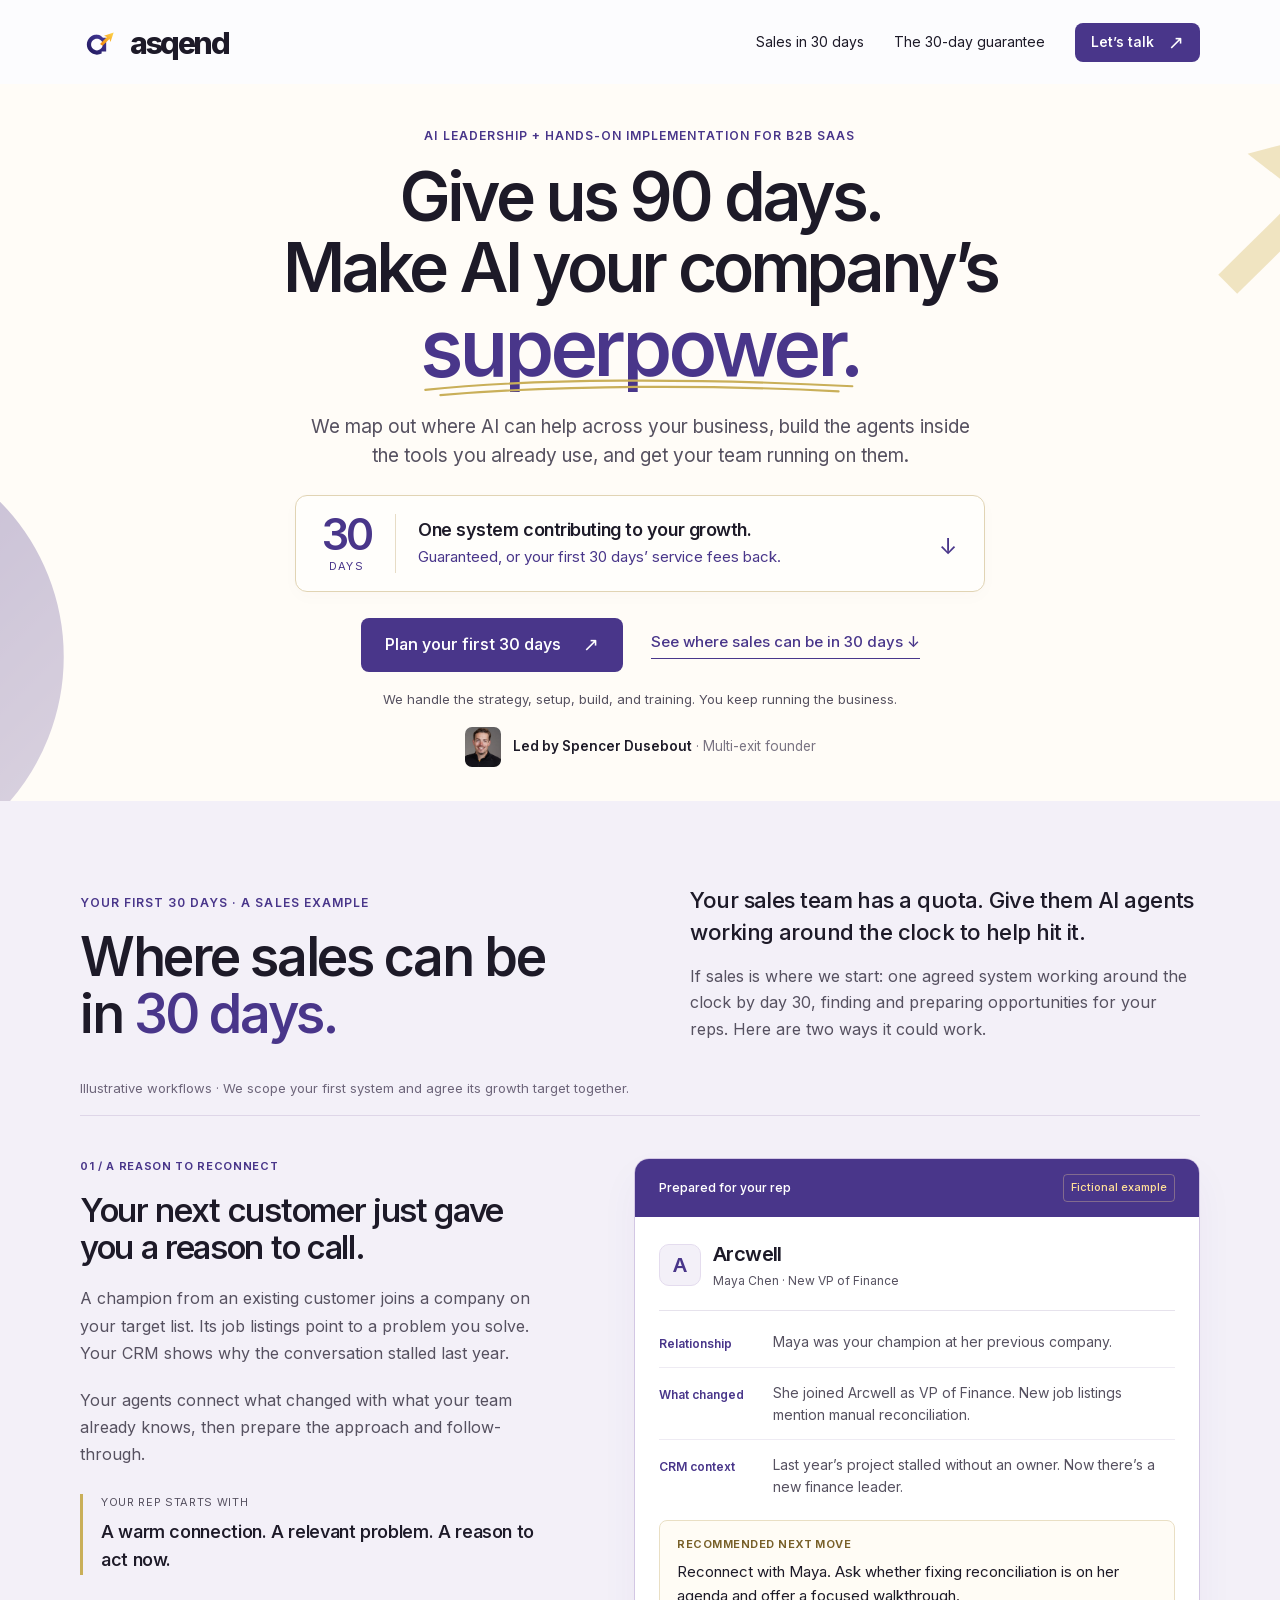
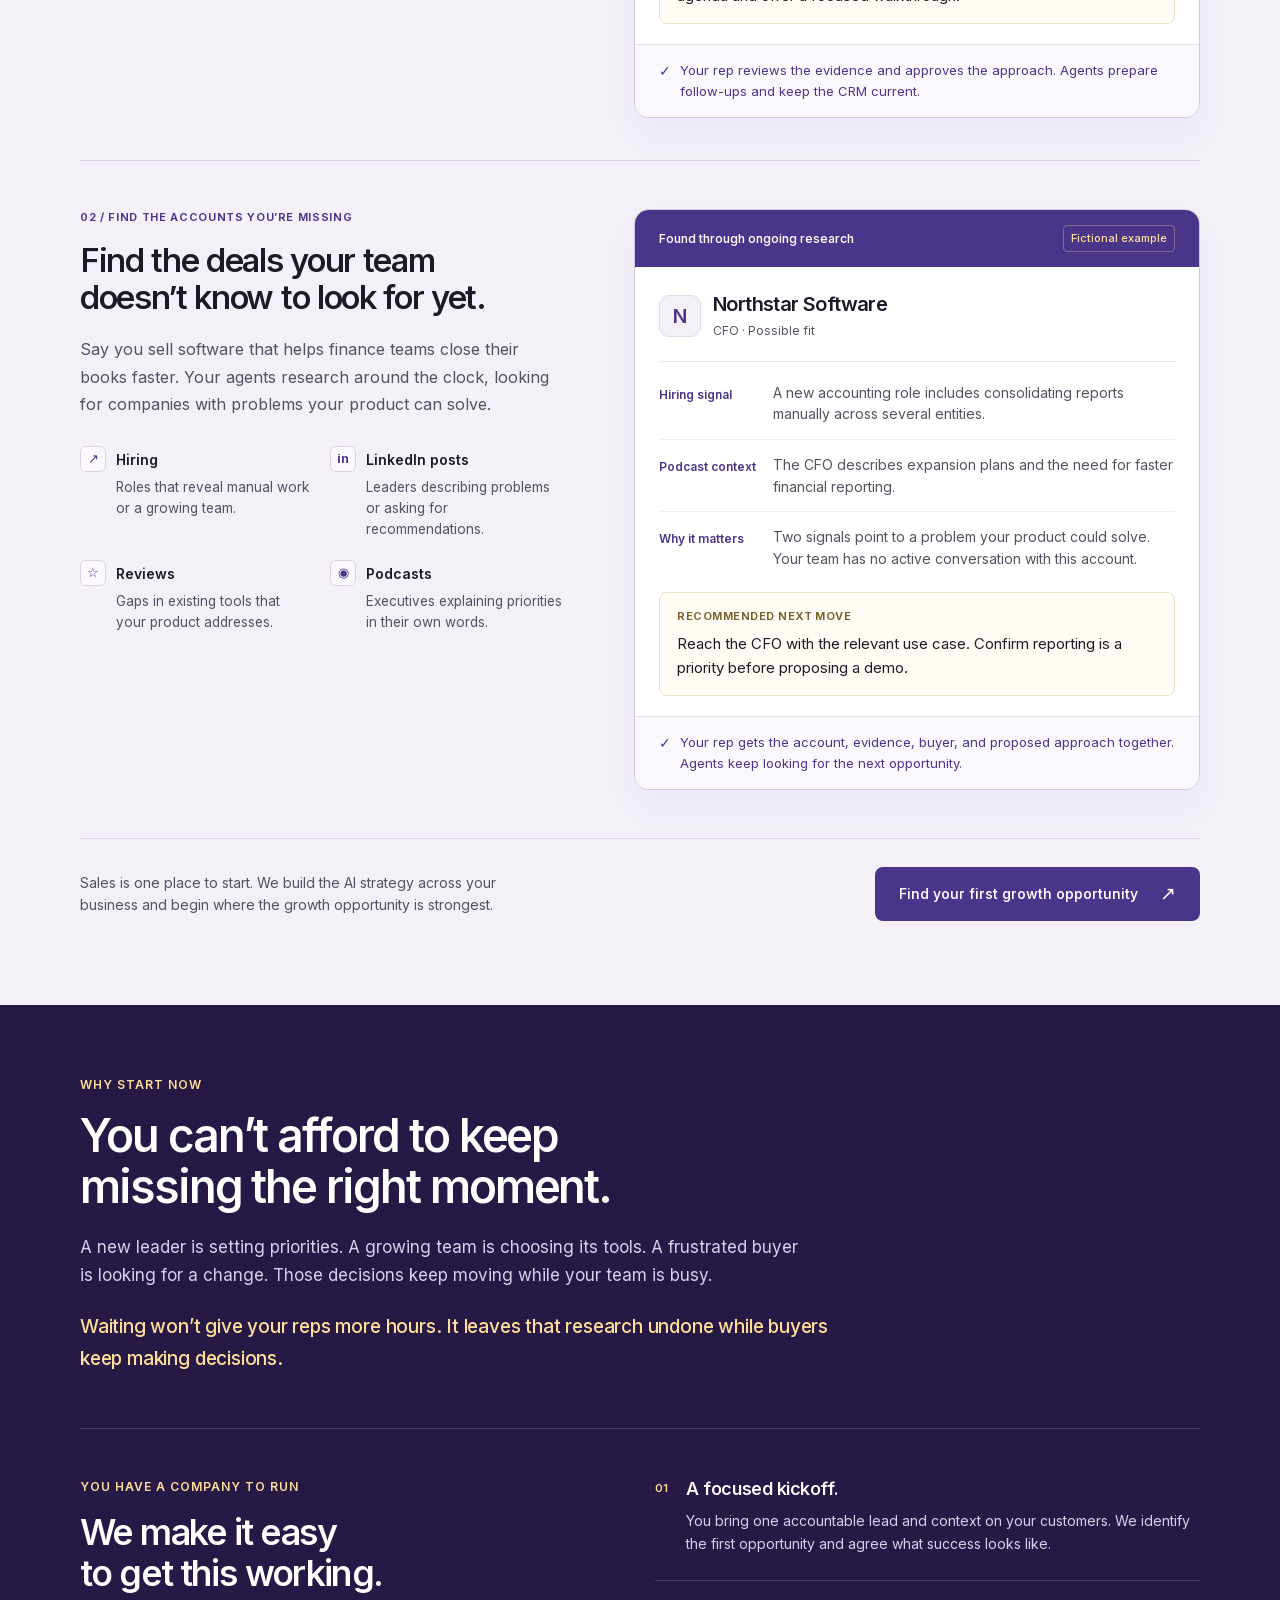
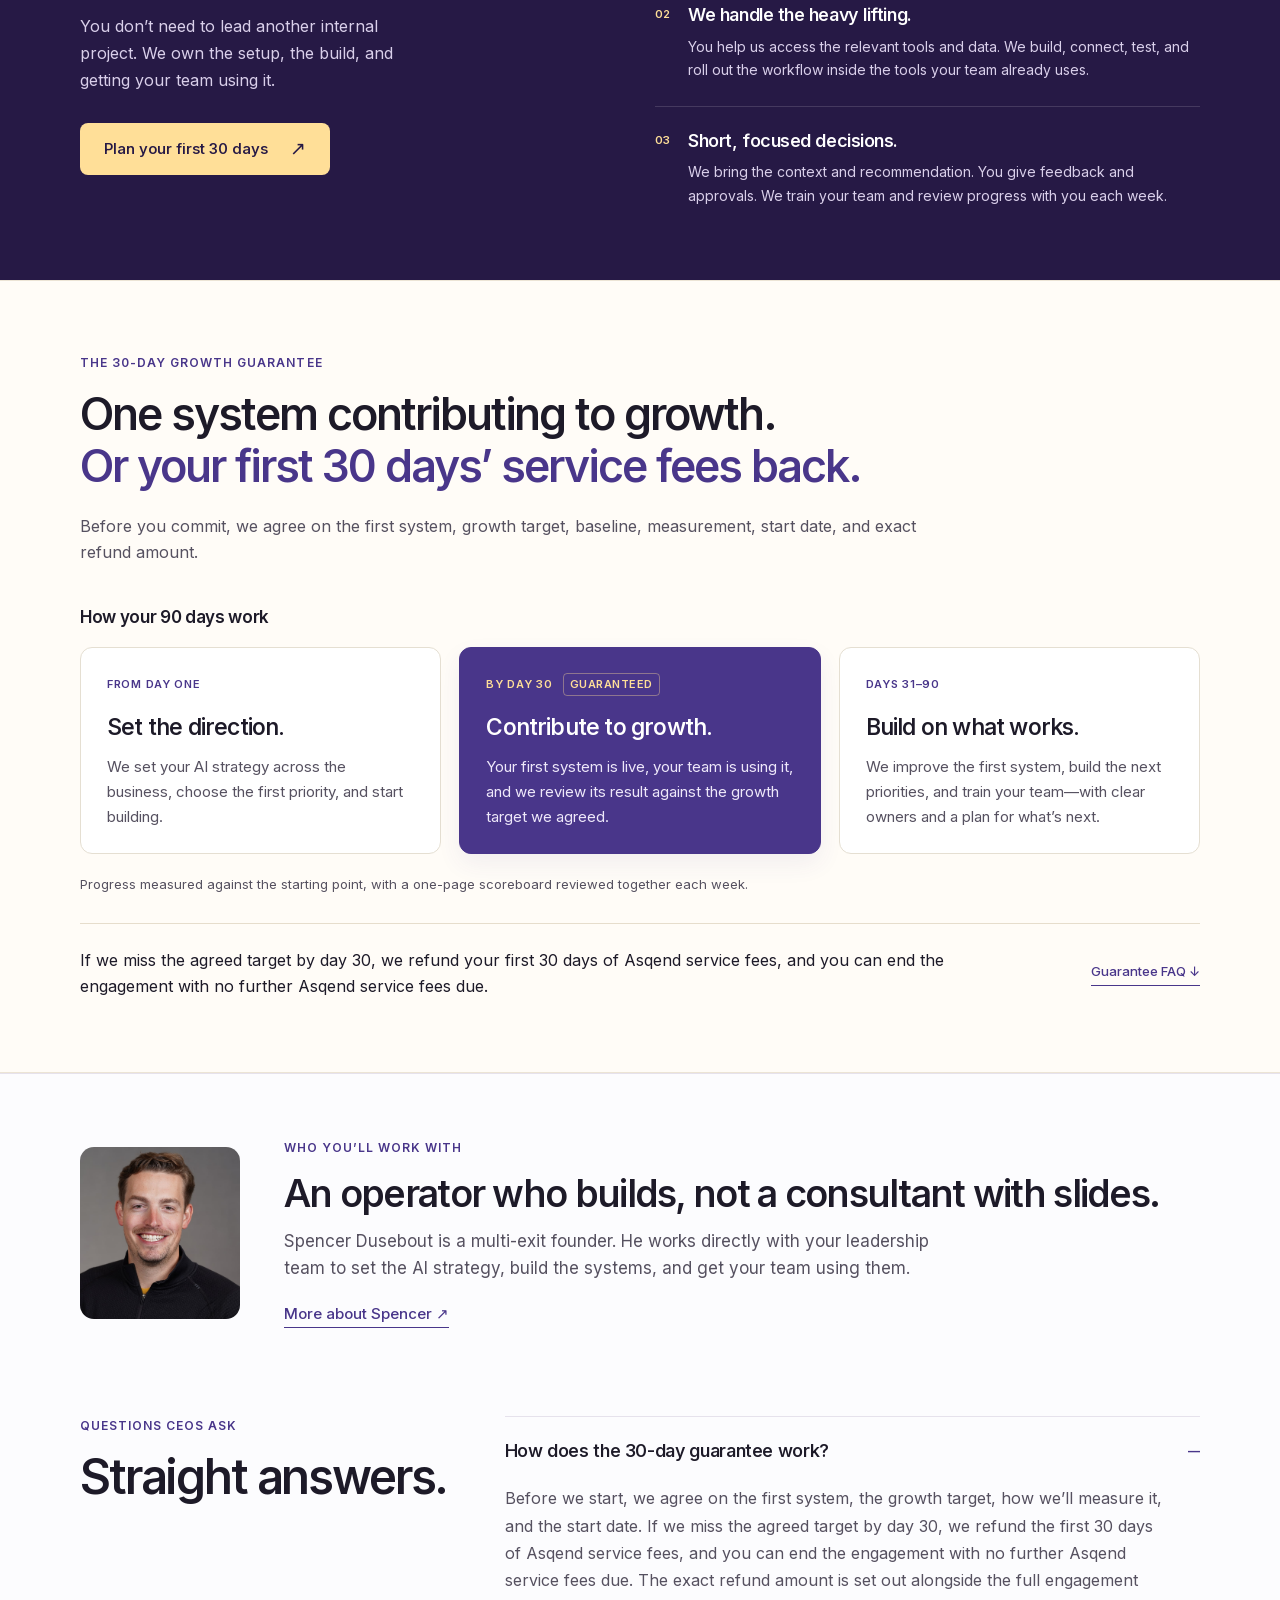
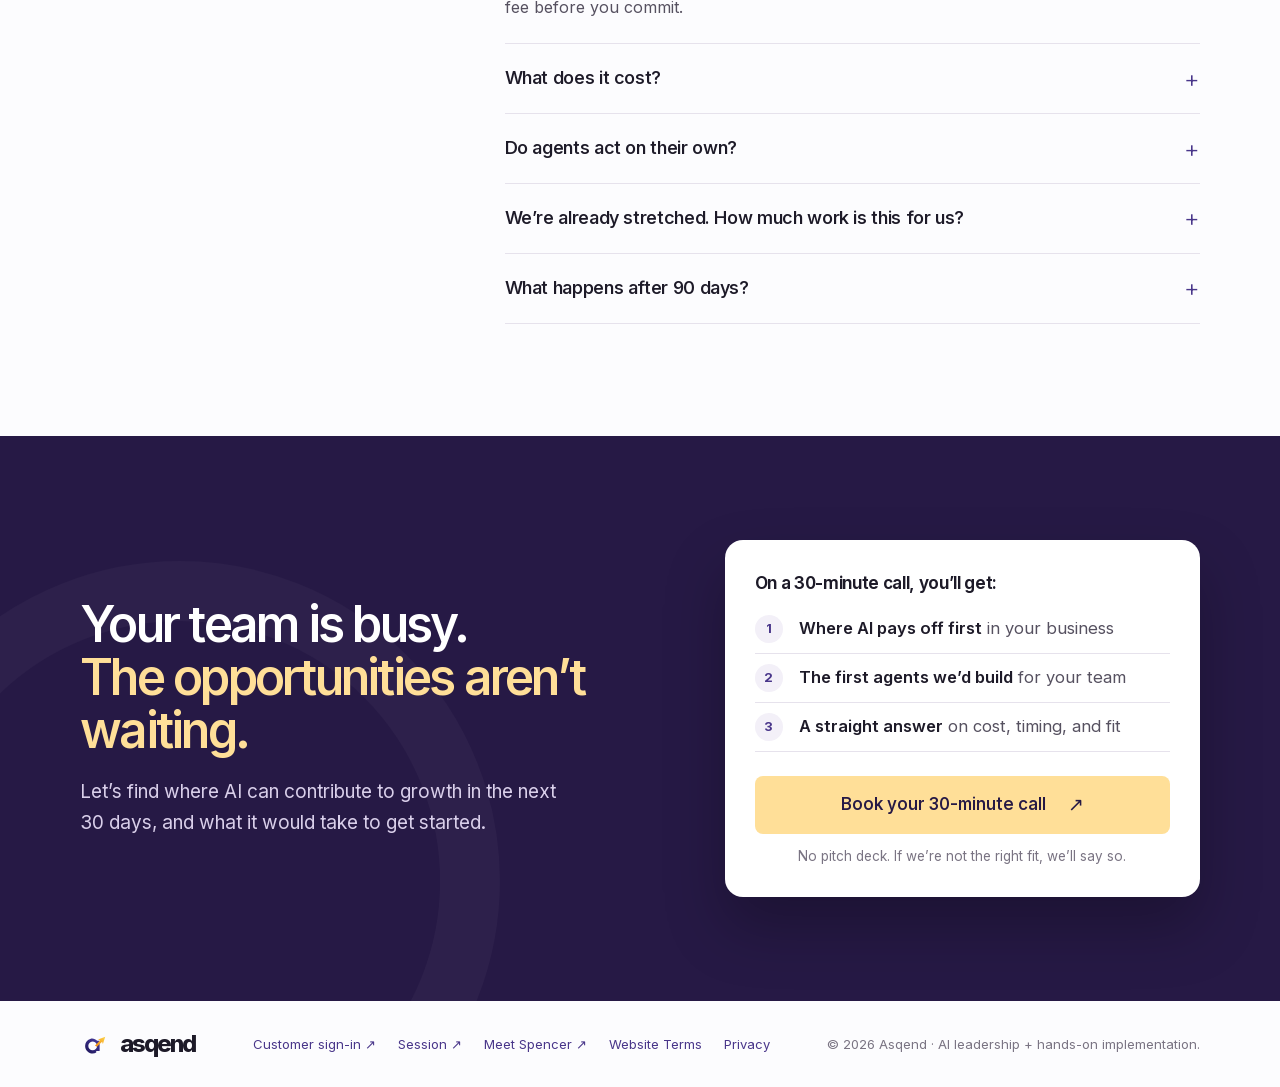
==== commit b7238e8c: "refactor: consolidate growth guarantee and delivery plan" ====
--- a/index.html
+++ b/index.html
@@ -293,7 +293,7 @@
 }
 @media(prefers-reduced-motion:reduce){.button,.sticky-cta{transition:none}}
 </style>
-<link rel="stylesheet" href="growth-offer.css">
+<link rel="stylesheet" href="growth-offer.css?v=33ac35418680">
 <link rel="stylesheet" href="sales-growth.css">
 </head>
 <body>
@@ -302,7 +302,6 @@
   <nav aria-label="Main navigation">
     <a href="#sales">Sales in 30 days</a>
     <a href="#guarantee">The 30-day guarantee</a>
-    <a href="#offer">What you get</a>
     <a class="button button-sm" href="https://calendar.app.google/reG4Q89hQvt1WUia6" target="_blank" rel="noopener">Let’s talk <span aria-hidden="true">↗</span></a>
   </nav>
 </header>
@@ -402,61 +401,39 @@
     </section>
   </div></section>
 
-  <!-- 4. THE FIRST 30 DAYS -->
-  <section class="guarantee-section" id="guarantee" aria-labelledby="guarantee-title"><div class="container guarantee-layout">
-    <div class="guarantee-intro">
+  <!-- ONE PROMISE, WITH THE DELIVERY PLAN UNDERNEATH -->
+  <section class="engagement-section" id="guarantee" aria-labelledby="guarantee-title"><div class="container engagement-inner">
+    <div class="engagement-intro">
       <p class="eyebrow">The 30-day growth guarantee</p>
-      <h2 id="guarantee-title">One system contributing to growth.<br><em>Or your first 30 days’ service fees back.</em></h2>
-      <p>We agree on a growth goal, then build the first system to contribute to it. By day 30, we review what it has delivered against the target we set together.</p>
-      <p class="refund-promise">If we miss that target, we refund your first 30 days of Asqend service fees, and you can end the engagement with no further Asqend service fees due.</p>
-      <a class="textlink" href="#offer">See how the full 90 days work <span aria-hidden="true">↓</span></a>
-    </div>
-    <div class="growth-agreement">
-      <p class="agreement-heading">Before we build, we agree on:</p>
-      <ol>
-        <li><span class="agreement-number">01</span><div><h3>The first system</h3><p>The growth opportunity we’ll tackle first and where it fits into your team’s work.</p></div></li>
-        <li><span class="agreement-number">02</span><div><h3>The result that matters</h3><p>A specific growth target, such as qualified sales conversations or more leads reaching the next stage.</p></div></li>
-        <li><span class="agreement-number">03</span><div><h3>How we’ll prove it</h3><p>The baseline, the evidence we’ll use, and the result we’ll review together by day 30.</p></div></li>
+      <h2 id="guarantee-title">One system contributing to growth.<br> <em>Or your first 30 days’ service fees back.</em></h2>
+      <p class="engagement-agreement">Before you commit, we agree on the first system, growth target, baseline, measurement, start date, and exact refund amount.</p>
+    </div>
+    <section class="delivery-plan" id="offer" aria-labelledby="offer-title">
+      <h3 id="offer-title">How your 90 days work</h3>
+      <ol class="delivery-path" role="list">
+        <li class="delivery-step">
+          <p class="milestone">From day one</p>
+          <h4>Set the direction.</h4>
+          <p>We set your AI strategy across the business, choose the first priority, and start building.</p>
+        </li>
+        <li class="delivery-step delivery-guaranteed">
+          <p class="milestone">By day 30 <span class="guarantee-tag">Guaranteed</span></p>
+          <h4>Contribute to growth.</h4>
+          <p>Your first system is live, your team is using it, and we review its result against the growth target we agreed.</p>
+        </li>
+        <li class="delivery-step">
+          <p class="milestone">Days 31–90</p>
+          <h4>Build on what works.</h4>
+          <p>We improve the first system, build the next priorities, and train your team—with clear owners and a plan for what’s next.</p>
+        </li>
       </ol>
-      <p class="agreement-foot">We agree the target, start date, and exact refund amount before you commit.</p>
+      <p class="progress-review">Progress measured against the starting point, with a one-page scoreboard reviewed together each week.</p>
+    </section>
+    <div class="engagement-assurance">
+      <p class="refund-promise">If we miss the agreed target by day 30, we refund your first 30 days of Asqend service fees, and you can end the engagement with no further Asqend service fees due.</p>
+      <a class="textlink" href="#faq">Guarantee FAQ <span aria-hidden="true">↓</span></a>
     </div>
   </div></section>
-
-  <!-- 5. THE FULL OFFER -->
-  <section class="section container" id="offer" aria-labelledby="offer-title">
-    <p class="eyebrow">What you get in 90 days</p>
-    <h2 id="offer-title">A strategy for the business.<br>A first result in 30 days.</h2>
-    <p class="lede">The first 30 days establish the strategy and put your first system to work. The next 60 are for improving it, building the next priorities, and making the systems part of how your team operates.</p>
-    <div class="phases">
-      <div class="phase"><small>From day one</small><h3>Set the direction.</h3><ul>
-        <li>An AI strategy across sales, customer success, and operations</li>
-        <li>Clear priorities, owners, and measures</li>
-        <li>The first build starts alongside the strategy</li>
-      </ul></div>
-      <div class="phase phase-guaranteed"><small>By day 30 <span class="phase-tag">Guaranteed</span></small><h3>Contribute to growth.</h3><ul>
-        <li>Your first system live inside your team’s tools</li>
-        <li>Your team using it for real work</li>
-        <li>Contributing to the growth goal we agreed on</li>
-      </ul></div>
-      <div class="phase"><small>Days 31–90</small><h3>Make it part of the business.</h3><ul>
-        <li>Improve the first system and build the next priorities</li>
-        <li>A one-page scoreboard, reviewed with you weekly</li>
-        <li>Training, named owners, and a plan for what comes next</li>
-      </ul></div>
-    </div>
-    <section class="delivery-summary" aria-labelledby="delivery-title">
-      <h3 id="delivery-title">What you have at the end</h3>
-      <dl>
-        <div><dt>A business-wide AI plan</dt><dd>Priorities, measures, and a roadmap for the next systems worth building.</dd></div>
-        <div><dt>Systems your team can run</dt><dd>The agreed builds, connected to your tools, with training and clear ownership.</dd></div>
-        <div><dt>A record of what changed</dt><dd>A scoreboard showing the starting point, results, and what to improve or expand.</dd></div>
-      </dl>
-    </section>
-    <div class="split">
-      <p><span>From you</span>One accountable lead, access to the relevant tools and data, timely decisions, and a short weekly review.</p>
-      <p><span>From us</span>The plan, the setup, the build, the rollout, and the training, inside the tools you already use.</p>
-    </div>
-  </section>
 
   <!-- 5. TRUST -->
   <section class="proof" aria-labelledby="proof-title"><div class="container">
--- a/growth-offer.css
+++ b/growth-offer.css
@@ -13,33 +13,37 @@
 .promise-arrow{display:grid;place-items:center;align-self:center;width:28px;height:28px;font-size:22px;color:var(--purple)}
 .hero-accountability{font-size:13px;line-height:1.5;color:var(--body);margin-top:18px}
 .founder{margin-top:18px}
-.guarantee-section{background:var(--cream);border-block:1px solid #ece4d5}
-.guarantee-layout{display:grid;grid-template-columns:1.08fr 1fr;gap:84px;align-items:center;padding-block:92px}
-.guarantee-intro h2{font-size:44px;line-height:1.12;letter-spacing:-.045em}
-.guarantee-intro h2 em{font-style:normal;color:var(--purple)}
-.guarantee-intro>p:not(.eyebrow){margin-top:22px;font-size:18px;color:var(--body);line-height:1.65;max-width:44ch}
-.guarantee-intro>.textlink{display:inline-block;margin-top:26px}
-.guarantee-intro>.refund-promise{font-size:15px;line-height:1.65;color:var(--purple);margin-top:18px}
-.growth-agreement{background:#fff;border:1px solid #e5decf;border-radius:16px;padding:28px 30px 22px;box-shadow:0 10px 32px #45321a04}
-.agreement-heading{font-size:15px;font-weight:600;margin-bottom:8px}
-.growth-agreement li{display:grid;grid-template-columns:25px 1fr;gap:14px;padding-block:20px;border-bottom:1px solid #eee9df}
-.growth-agreement li:last-child{border-bottom:0}
-.agreement-number{font-size:12px;letter-spacing:.02em;color:#9a8759;font-weight:600;padding-top:2px}
-.growth-agreement h3{font-size:18px;letter-spacing:-.025em}
-.growth-agreement li p{font-size:15px;line-height:1.6;color:var(--body);margin-top:7px}
-.agreement-foot{padding-top:16px;margin-top:2px;border-top:1px solid #eee9df;font-size:12px;line-height:1.5;color:var(--soft)}
-#offer>.lede{max-width:65ch}
-.phase{padding:26px 24px 24px}
-.phase>small{display:flex;align-items:center;gap:12px;min-height:23px;margin-bottom:10px;font-size:12px;text-transform:uppercase;letter-spacing:.07em;font-weight:550}
-.phase h3{font-size:24px;margin-bottom:16px}
-.phase-guaranteed{background:var(--purple);border-color:var(--purple);box-shadow:0 14px 30px #49368a12}
-.phase-guaranteed:nth-child(2){border-top-color:var(--gold)}
-.phase-guaranteed h3{color:#fff}
-.phase-guaranteed li{color:#eee8fa}
-.phase-guaranteed li:before{background:var(--gold)}
-.phase-guaranteed small{color:var(--gold)}
-.phase-tag{font-size:9px;letter-spacing:.05em;border:1px solid #ffdf985c;border-radius:4px;padding:3px 5px;line-height:1}
-@media(max-width:1100px){.site-header nav{gap:20px;font-size:13px}.guarantee-layout{gap:44px}.guarantee-intro h2{font-size:38px}}
+
+/* One integrated guarantee and delivery plan. */
+.engagement-section{background:var(--cream);border-block:1px solid #ece4d5}
+.engagement-inner{padding-block:72px}
+.engagement-intro h2{font-size:45px;line-height:1.14;letter-spacing:-.045em}
+.engagement-intro h2 em{font-style:normal;color:var(--purple)}
+.engagement-agreement{font-size:16px;line-height:1.65;color:var(--body);max-width:84ch;margin-top:22px}
+.delivery-plan{margin-top:40px}
+.delivery-plan>h3{font-size:17px;line-height:1.4;letter-spacing:-.02em;margin-bottom:18px;font-weight:600}
+.delivery-path{display:grid;grid-template-columns:repeat(3,minmax(0,1fr));gap:18px}
+.delivery-step{background:#fff;border:1px solid #e5dfd2;border-radius:12px;padding:24px 26px}
+.delivery-step .milestone{display:flex;align-items:center;flex-wrap:wrap;gap:10px;min-height:24px;margin-bottom:18px;font-size:11px;line-height:1.4;font-weight:600;letter-spacing:.065em;text-transform:uppercase;color:var(--purple)}
+.delivery-step h4{font-size:23px;line-height:1.2;font-weight:550;letter-spacing:-.035em;margin:0 0 13px}
+.delivery-step>p:not(.milestone){font-size:15px;line-height:1.65;color:var(--body)}
+.delivery-guaranteed{background:var(--purple);border-color:var(--purple);box-shadow:0 10px 24px #49368a12}
+.delivery-guaranteed .milestone{color:var(--gold)}
+.delivery-guaranteed h4{color:#fff}
+.delivery-guaranteed>p:not(.milestone){color:#eee8fa}
+.guarantee-tag{font-size:11px;line-height:1.2;letter-spacing:.045em;border:1px solid #ffdf9860;border-radius:4px;padding:4px 6px}
+.progress-review{font-size:13px;line-height:1.6;color:var(--body);margin-top:20px}
+.engagement-assurance{display:flex;align-items:center;gap:40px;justify-content:space-between;border-top:1px solid #e6ddcc;padding-top:23px;margin-top:28px}
+.engagement-assurance>.refund-promise{font-size:16px;line-height:1.65;color:var(--ink);max-width:90ch}
+.engagement-assurance>.textlink{flex:none;font-size:13px}
+.proof .container{padding-block:64px}
+.faq-wrap{gap:50px}
+@media(max-width:1100px){
+  .site-header nav{gap:20px;font-size:13px}
+  .engagement-intro h2{font-size:40px}
+  .delivery-step{padding:22px}
+  .delivery-step h4{font-size:22px}
+}
 @media(min-width:761px) and (max-height:740px){
   .hero-inner{padding-top:24px}
   .hero h1{font-size:58px;margin-bottom:20px}
@@ -47,7 +51,14 @@
   .hero .lede{font-size:18px;margin-bottom:18px}
   .growth-promise{margin-bottom:20px;padding-block:15px}
 }
-@media(max-width:1000px) and (min-width:761px){.hero h1{font-size:62px}.hero .power-word{font-size:74px}.phases{grid-template-columns:1fr;gap:16px}.phase{padding:20px 18px}.phase h3{font-size:21px}.phase li{font-size:14px}.phase>small{flex-wrap:wrap;gap:5px}.guarantee-layout{gap:32px}.growth-agreement{padding:24px}}
+@media(max-width:1000px) and (min-width:761px){
+  .hero h1{font-size:62px}.hero .power-word{font-size:74px}
+  .delivery-path{gap:14px}
+  .delivery-step{padding:20px 18px}
+  .delivery-step h4{font-size:21px}
+  .delivery-step>p:not(.milestone){font-size:14px}
+  .engagement-assurance{gap:24px}
+}
 @media(max-width:760px){
   .hero-inner{padding-block:32px 30px}
   .hero h1{font-size:39px;margin-bottom:22px}
@@ -63,40 +74,24 @@
   .hero-accountability{font-size:12px;max-width:32ch;margin:18px auto 0}
   .founder{margin-top:20px;flex-direction:row;font-size:11.5px;text-align:left;gap:10px;max-width:320px;margin-inline:auto}
   .founder img{flex-shrink:0}.founder strong{display:block}
-  .guarantee-layout{grid-template-columns:1fr;gap:30px;padding-block:60px}
-  .guarantee-intro h2{font-size:34px;line-height:1.12;max-width:14ch}
-  .guarantee-intro>p:not(.eyebrow){font-size:16px;margin-top:18px}
-  .guarantee-intro>.textlink{margin-top:22px;font-size:14px}
-  .growth-agreement{padding:24px 22px 20px;border-radius:12px}
-  .growth-agreement li{padding-block:17px}
-  .growth-agreement li p{font-size:14.5px}
-  .phase{padding:24px}.phases{gap:16px;margin-top:30px}
-  .phase>small{margin-bottom:8px}.phase h3{margin-bottom:12px}
-  #offer>.lede{font-size:17px}
+}
+@media(max-width:760px){
+  .engagement-inner{padding-block:48px}
+  .engagement-intro h2{font-size:33px;line-height:1.13}
+  .engagement-intro h2 br{display:none}
+  .engagement-intro h2 em{display:block;margin-top:10px}
+  .engagement-agreement{font-size:15px;line-height:1.65;margin-top:20px}
+  .delivery-plan{margin-top:28px}
+  .delivery-plan>h3{font-size:16px;margin-bottom:16px}
+  .delivery-path{grid-template-columns:1fr;gap:14px}
+  .delivery-step{padding:22px 24px}
+  .delivery-step .milestone{margin-bottom:12px}
+  .delivery-step h4{font-size:23px;margin-bottom:10px}
+  .delivery-step>p:not(.milestone){font-size:15px}
+  .progress-review{font-size:13px;margin-top:18px}
+  .engagement-assurance{flex-direction:column;align-items:flex-start;gap:16px;padding-top:22px;margin-top:24px}
+  .engagement-assurance>.refund-promise{font-size:15px}
+  .proof .container{padding-block:48px}
 }
 @media(max-width:370px){.hero h1{font-size:34px}.hero .power-word{font-size:46px}.promise-copy strong{font-size:14px}.growth-promise{gap:10px;grid-template-columns:48px 1fr 12px}.hero .eyebrow{font-size:8.5px}}
 @media(prefers-reduced-motion:reduce){html{scroll-behavior:auto}.growth-promise{transition:none}}
-
-/* Make the full engagement tangible without promising a fixed project count. */
-.guarantee-layout{padding-block:76px}
-#offer.section{padding-block:80px}
-.phase h3{font-size:22px}
-.delivery-summary{border-block:1px solid var(--line);padding-block:26px;margin-top:32px}
-.delivery-summary>h3{font-size:17px;letter-spacing:-.02em;margin-bottom:20px}
-.delivery-summary dl{display:grid;grid-template-columns:repeat(3,minmax(0,1fr));gap:32px;margin:0}
-.delivery-summary dt{font-size:14px;font-weight:650;color:var(--purple);margin-bottom:8px}
-.delivery-summary dd{margin:0;font-size:14px;line-height:1.65;color:var(--body)}
-.split p{font-size:15px}
-.magic{font-size:25px;line-height:1.35;max-width:38ch;margin-inline:auto}
-.proof .container{padding-block:64px}
-.faq-wrap{gap:50px}
-
-@media(max-width:760px){
-  .guarantee-layout{padding-block:48px}
-  #offer.section{padding-block:48px}
-  .delivery-summary{margin-top:26px;padding-block:24px}
-  .delivery-summary dl{grid-template-columns:1fr;gap:22px}
-  .delivery-summary dt{margin-bottom:6px}
-  .magic{font-size:23px}
-  .proof .container{padding-block:48px}
-}
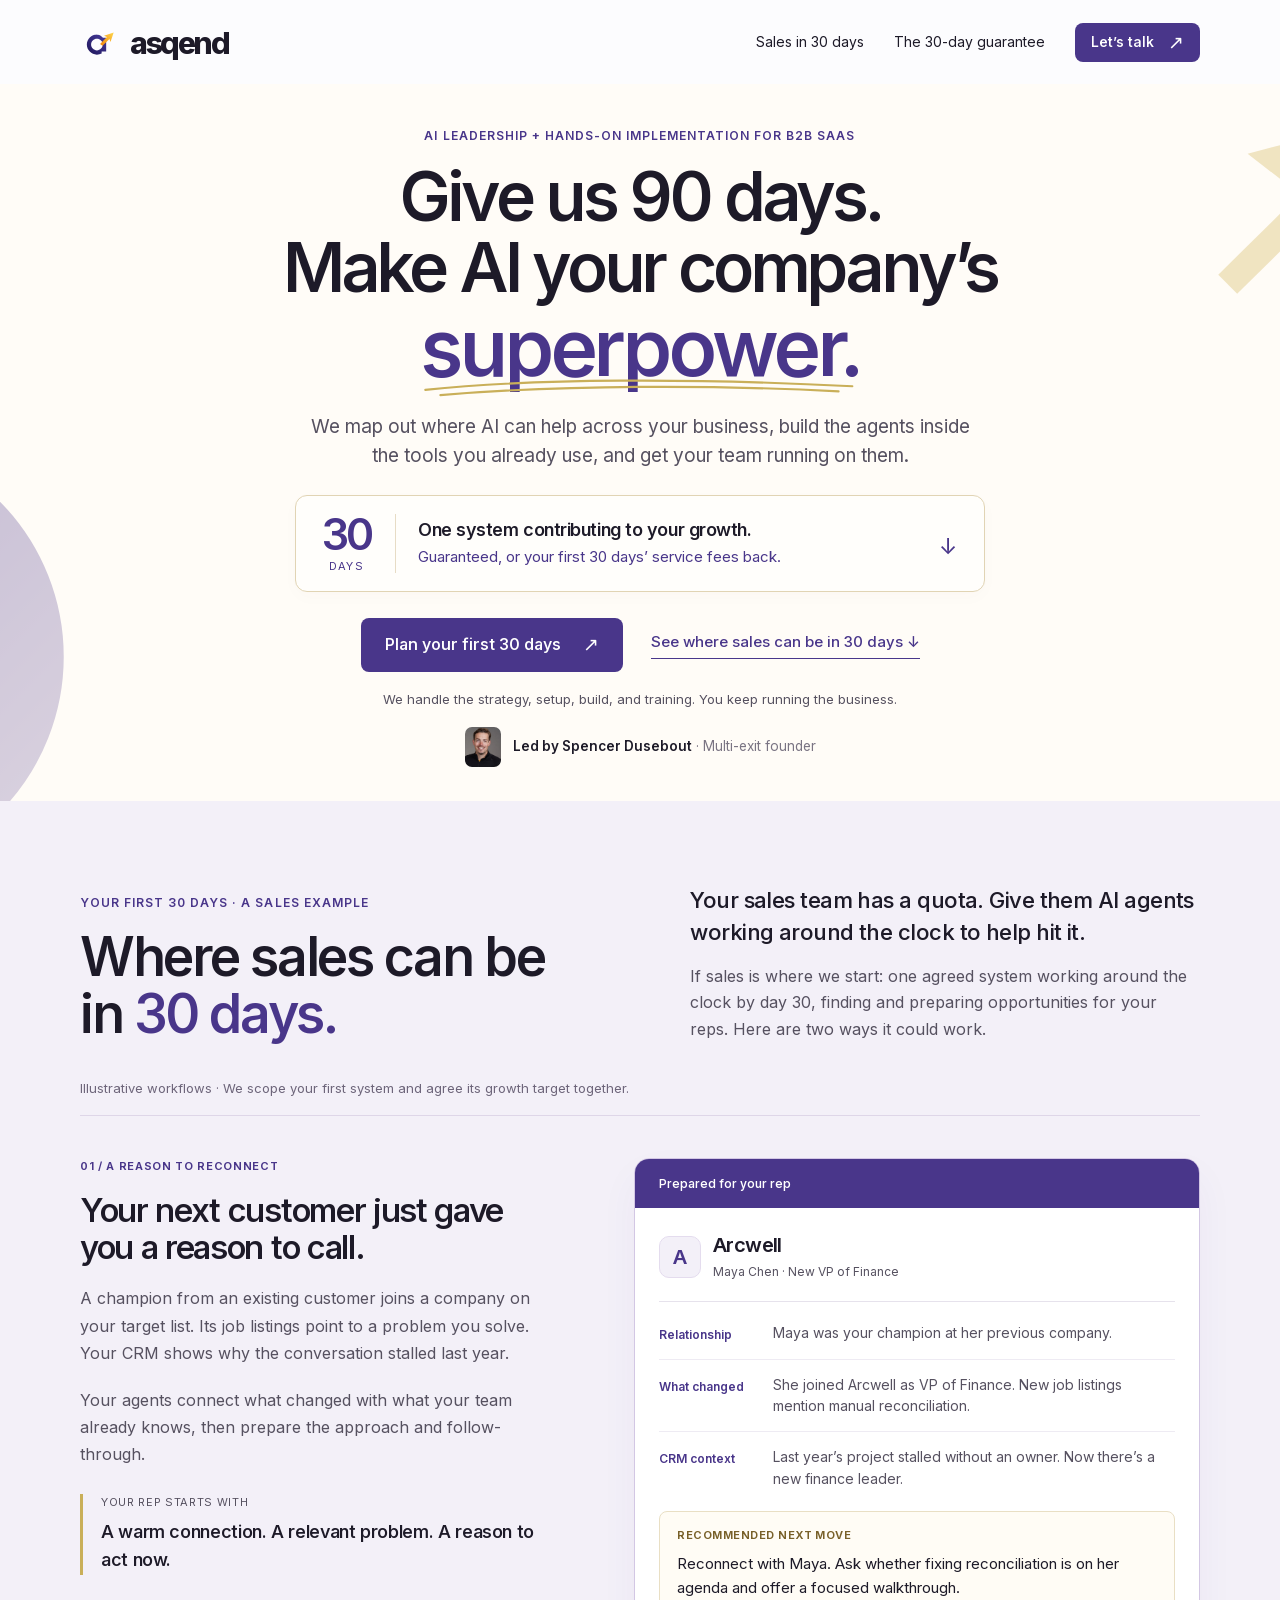
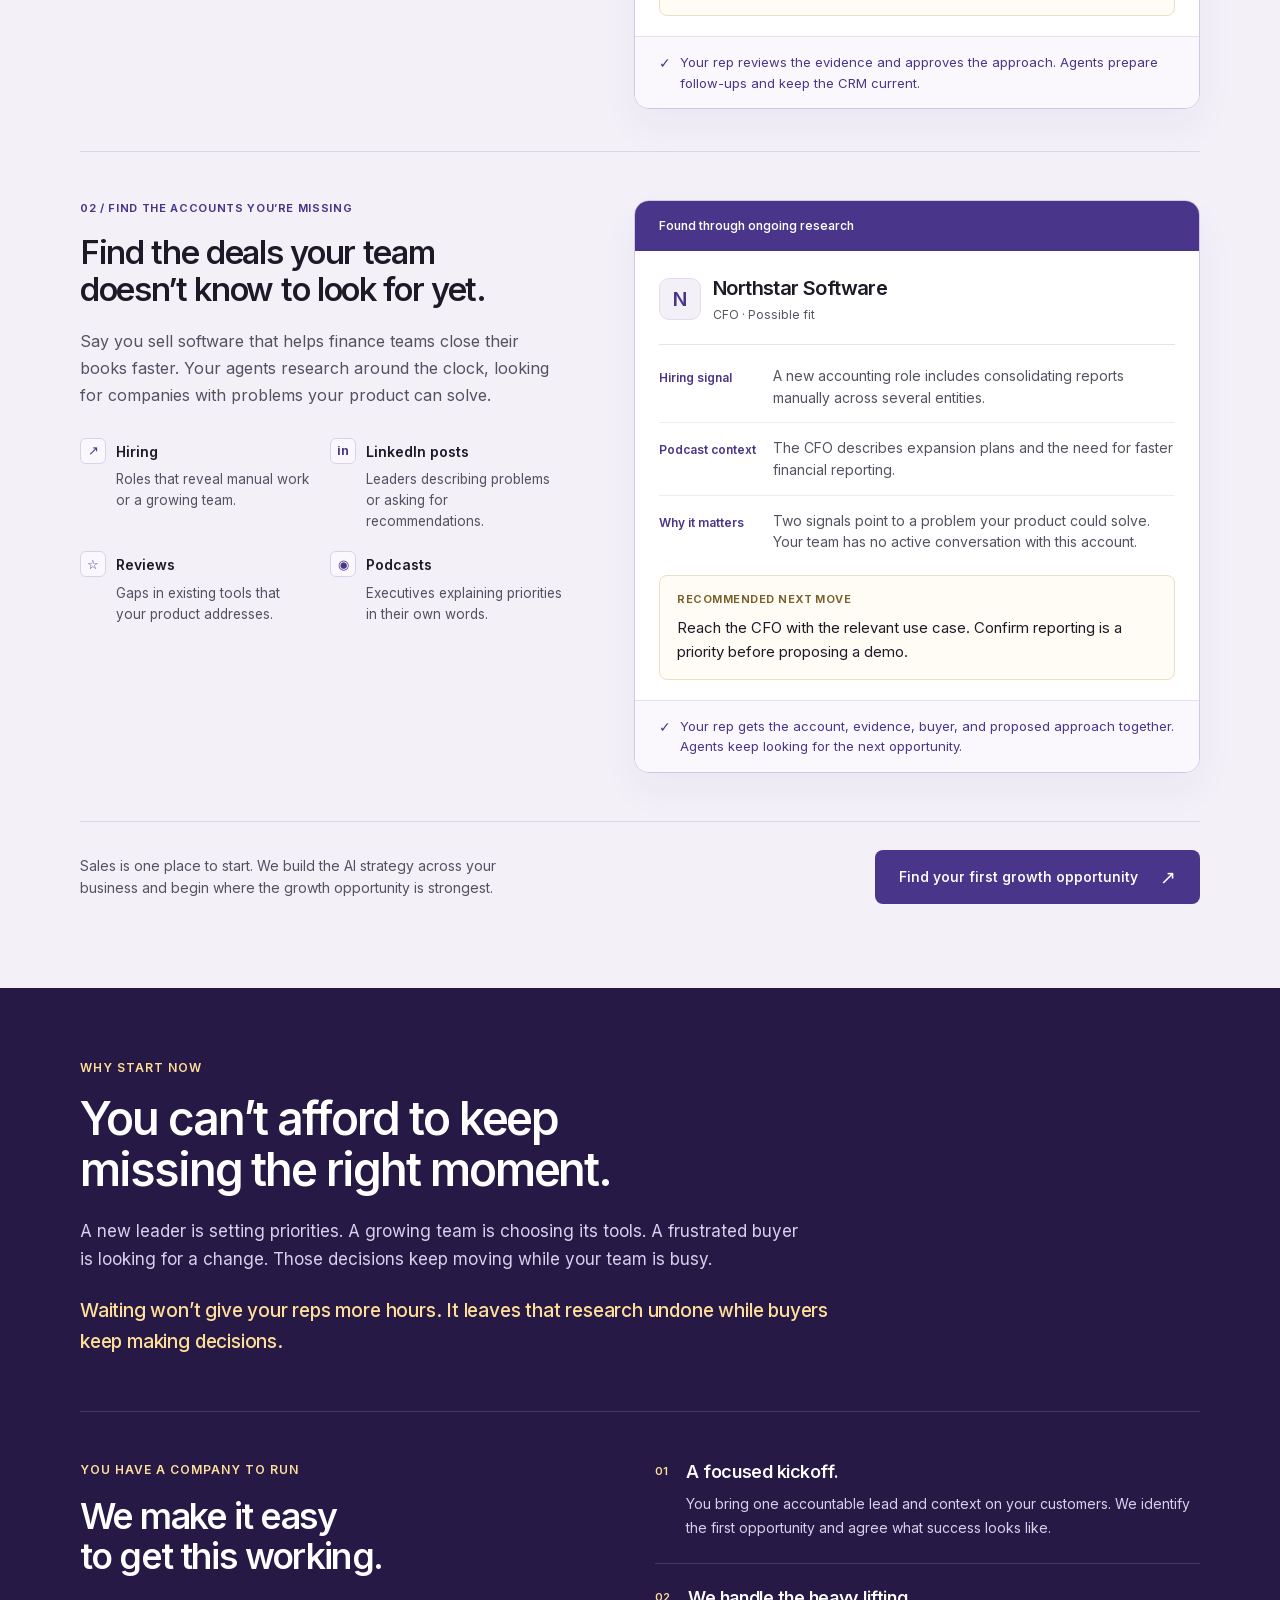
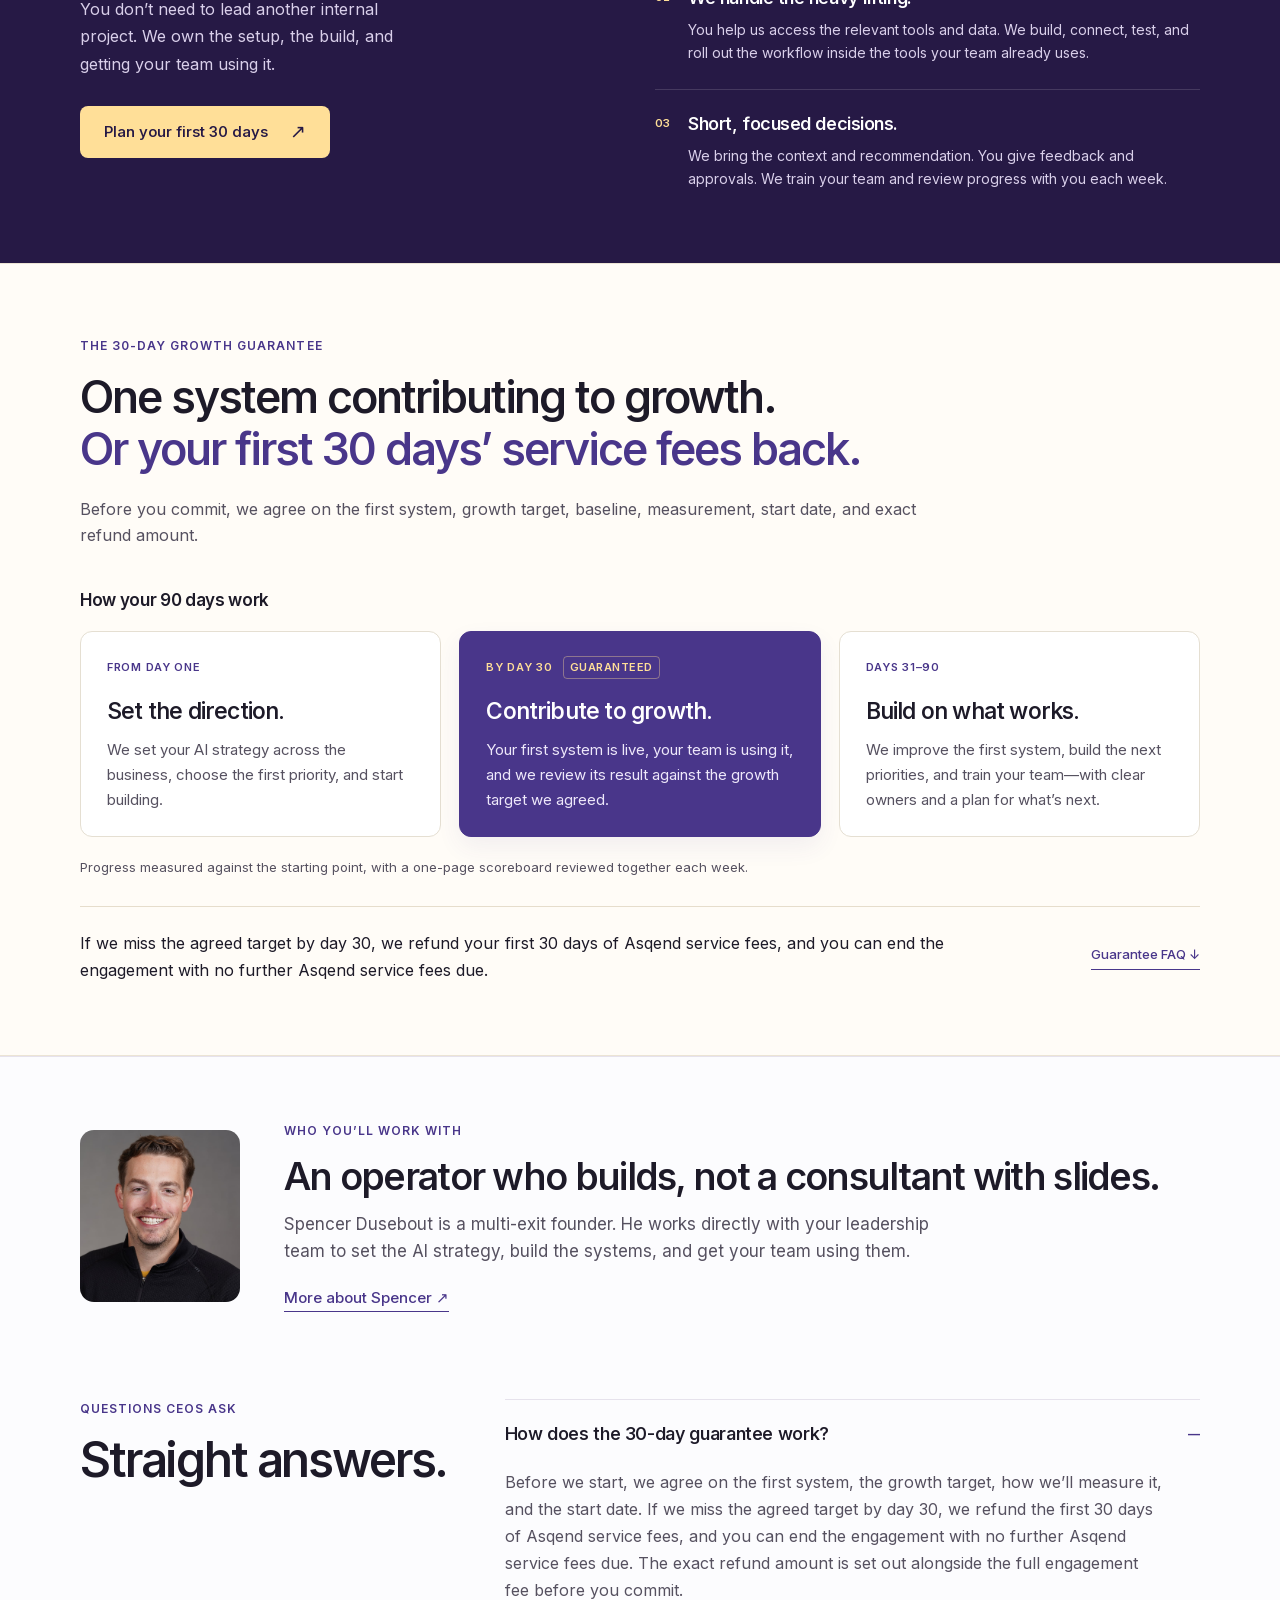
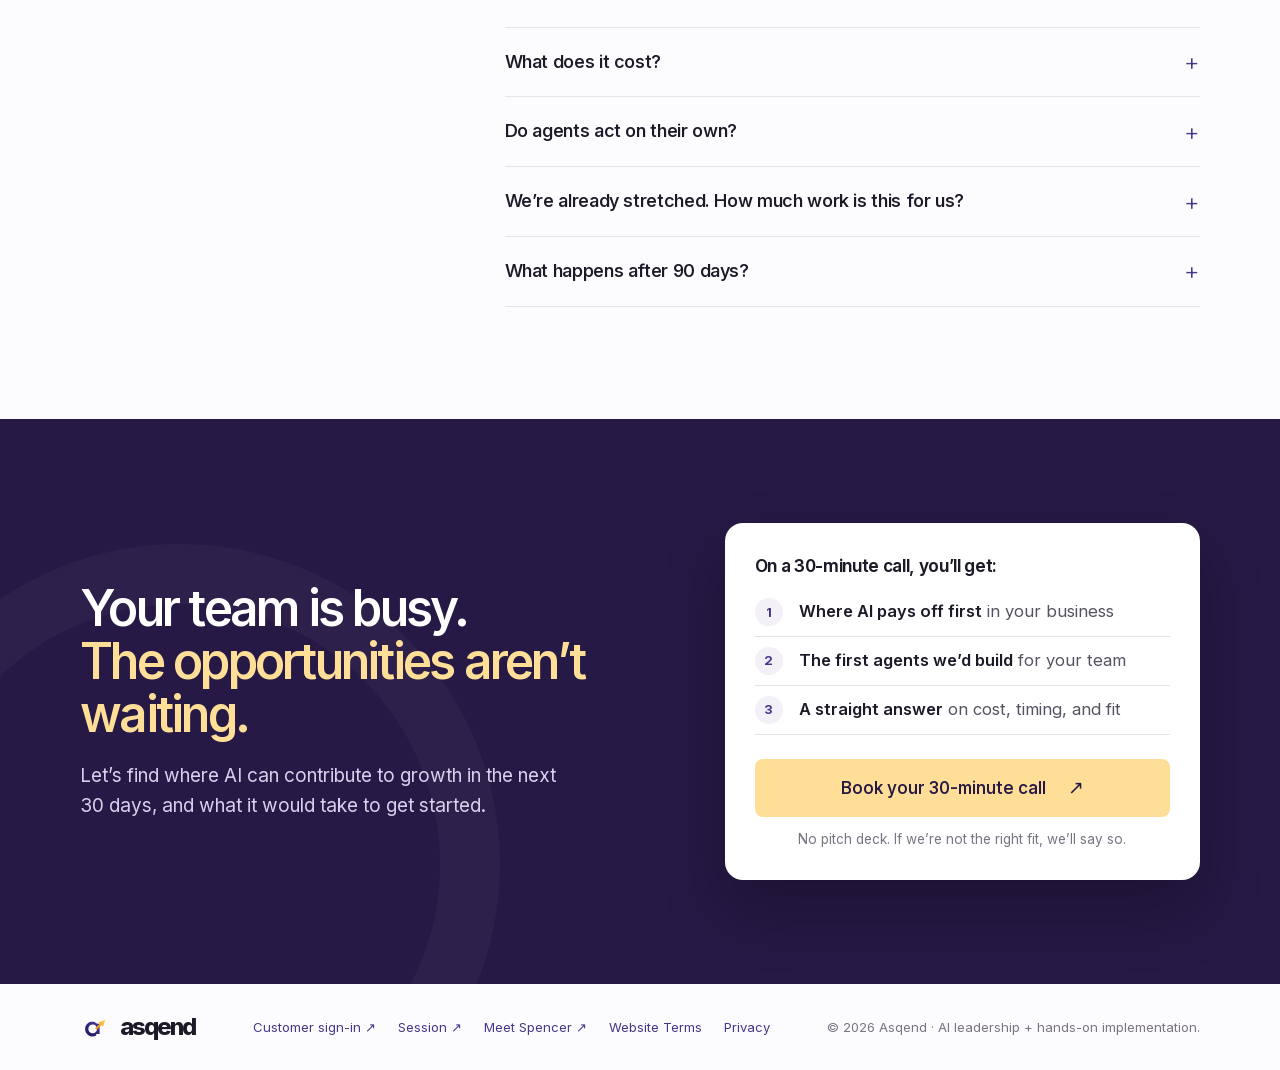
==== commit 818d07ae: "Remove redundant fictional example labels from sales cards" ====
--- a/index.html
+++ b/index.html
@@ -345,7 +345,7 @@
         <div class="rep-payoff"><span>Your rep starts with</span><strong>A warm connection. A relevant problem. A reason to act now.</strong></div>
       </div>
       <div class="opportunity-brief">
-        <div class="brief-heading"><span>Prepared for your rep</span><span class="brief-kind">Fictional example</span></div>
+        <div class="brief-heading"><span>Prepared for your rep</span></div>
         <div class="brief-account"><span class="account-mark" aria-hidden="true">A</span><div><h4>Arcwell</h4><p>Maya Chen · New VP of Finance</p></div></div>
         <dl class="brief-evidence">
           <div><dt>Relationship</dt><dd>Maya was your champion at her previous company.</dd></div>
@@ -370,7 +370,7 @@
         </ul>
       </div>
       <div class="opportunity-brief discovery-brief">
-        <div class="brief-heading"><span>Found through ongoing research</span><span class="brief-kind">Fictional example</span></div>
+        <div class="brief-heading"><span>Found through ongoing research</span></div>
         <div class="brief-account"><span class="account-mark" aria-hidden="true">N</span><div><h4>Northstar Software</h4><p>CFO · Possible fit</p></div></div>
         <dl class="brief-evidence">
           <div><dt>Hiring signal</dt><dd>A new accounting role includes consolidating reports manually across several entities.</dd></div>
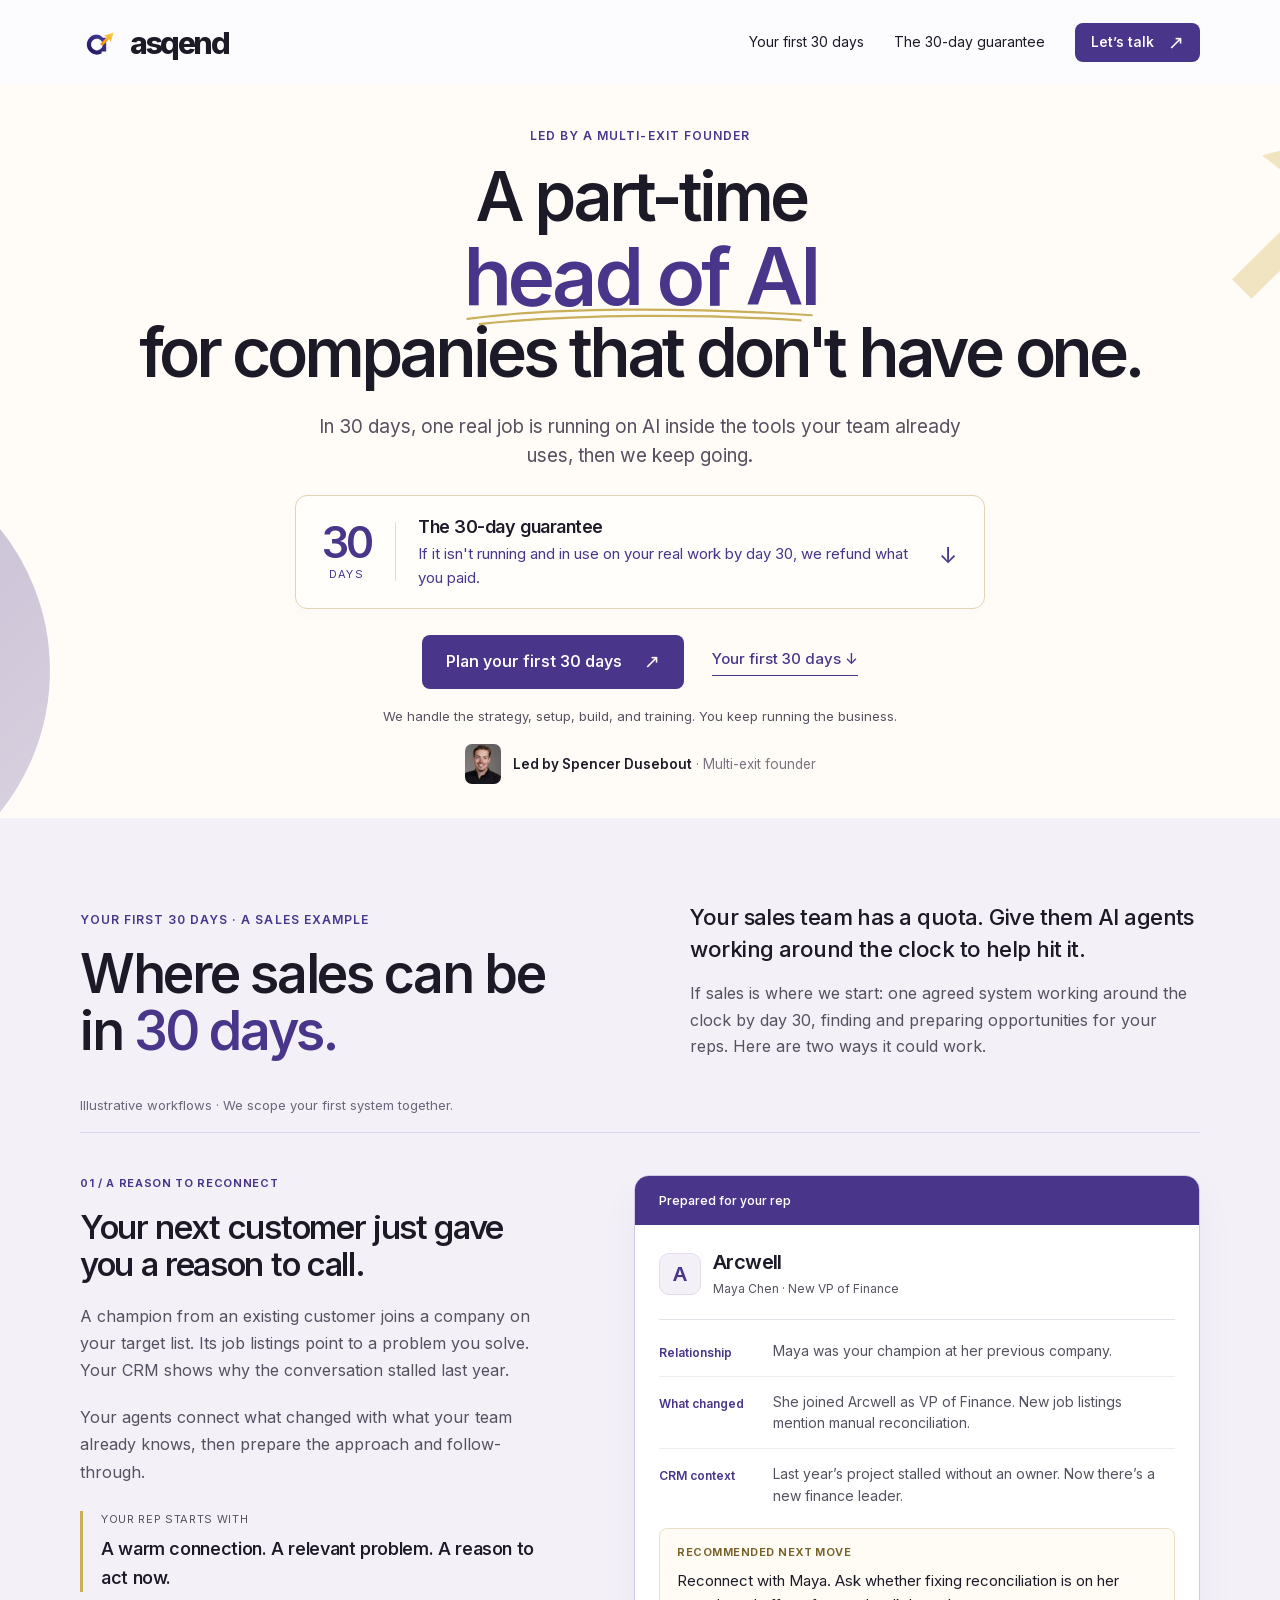
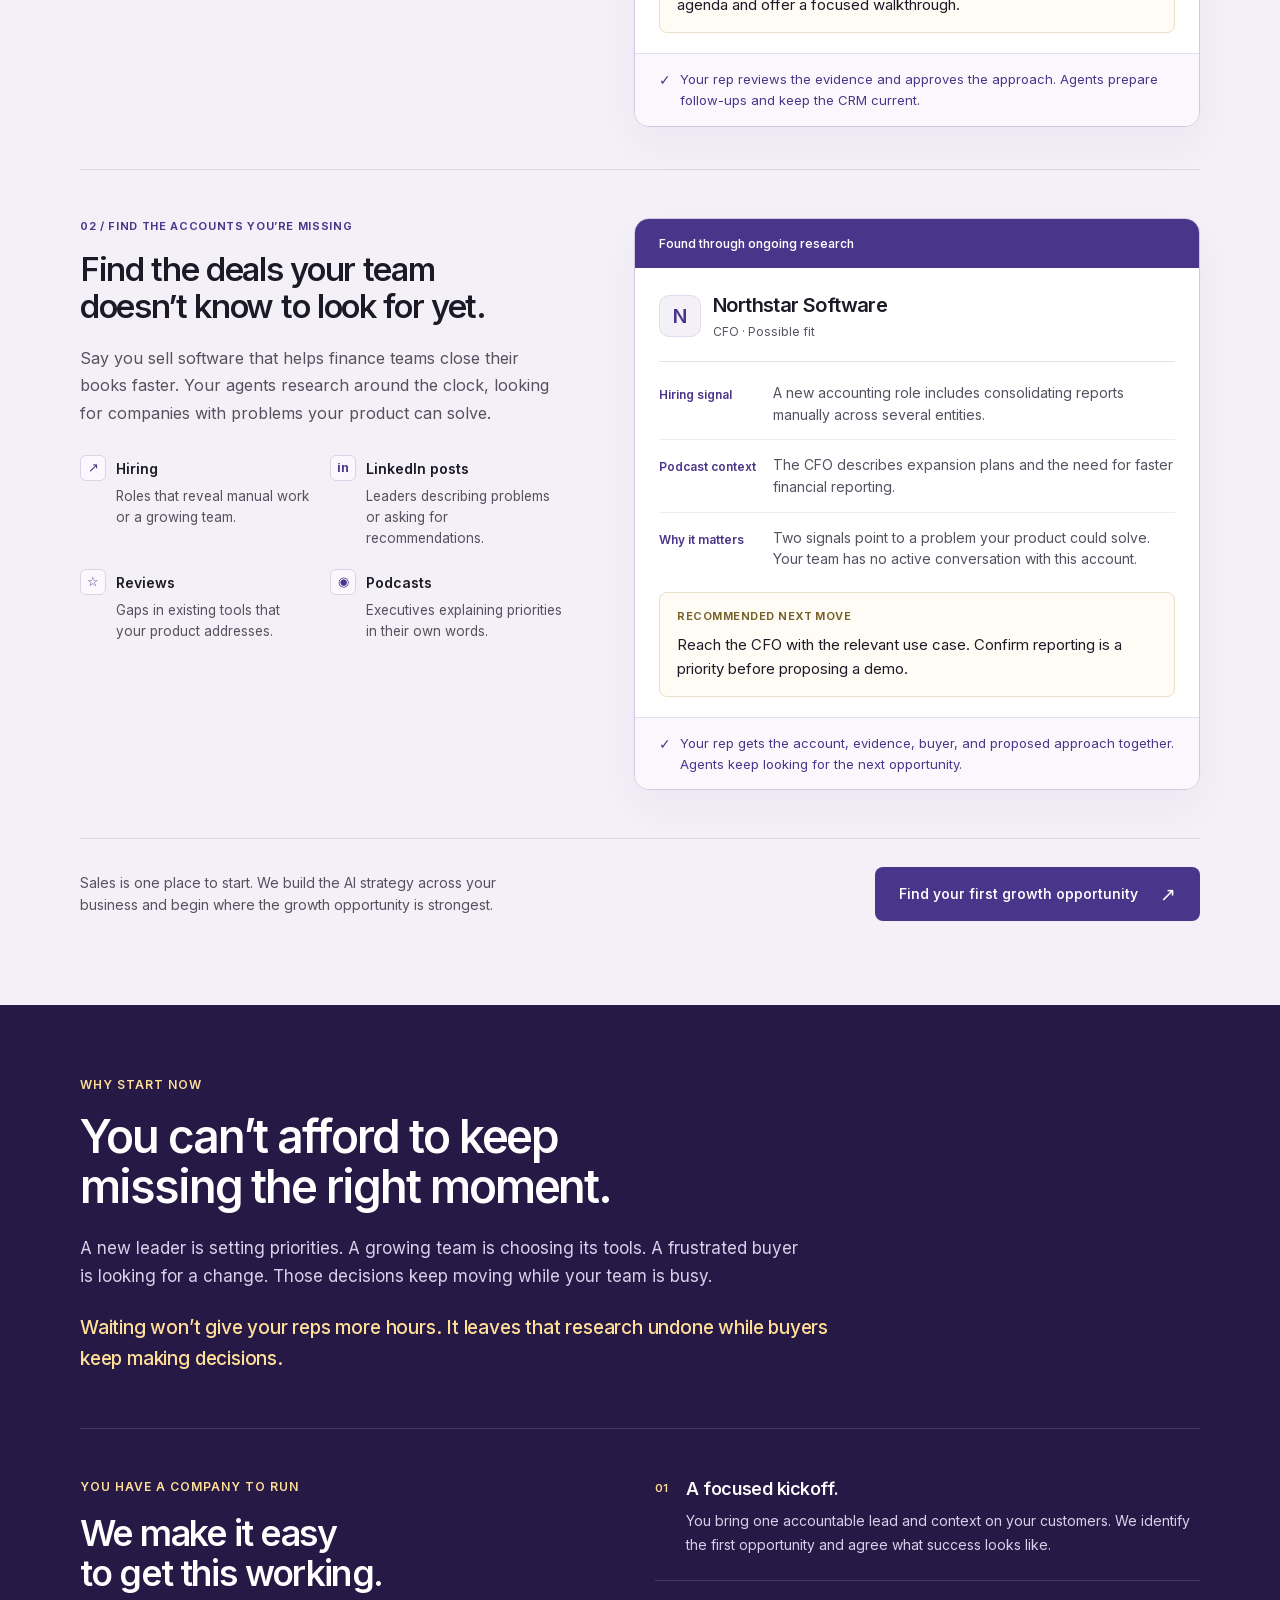
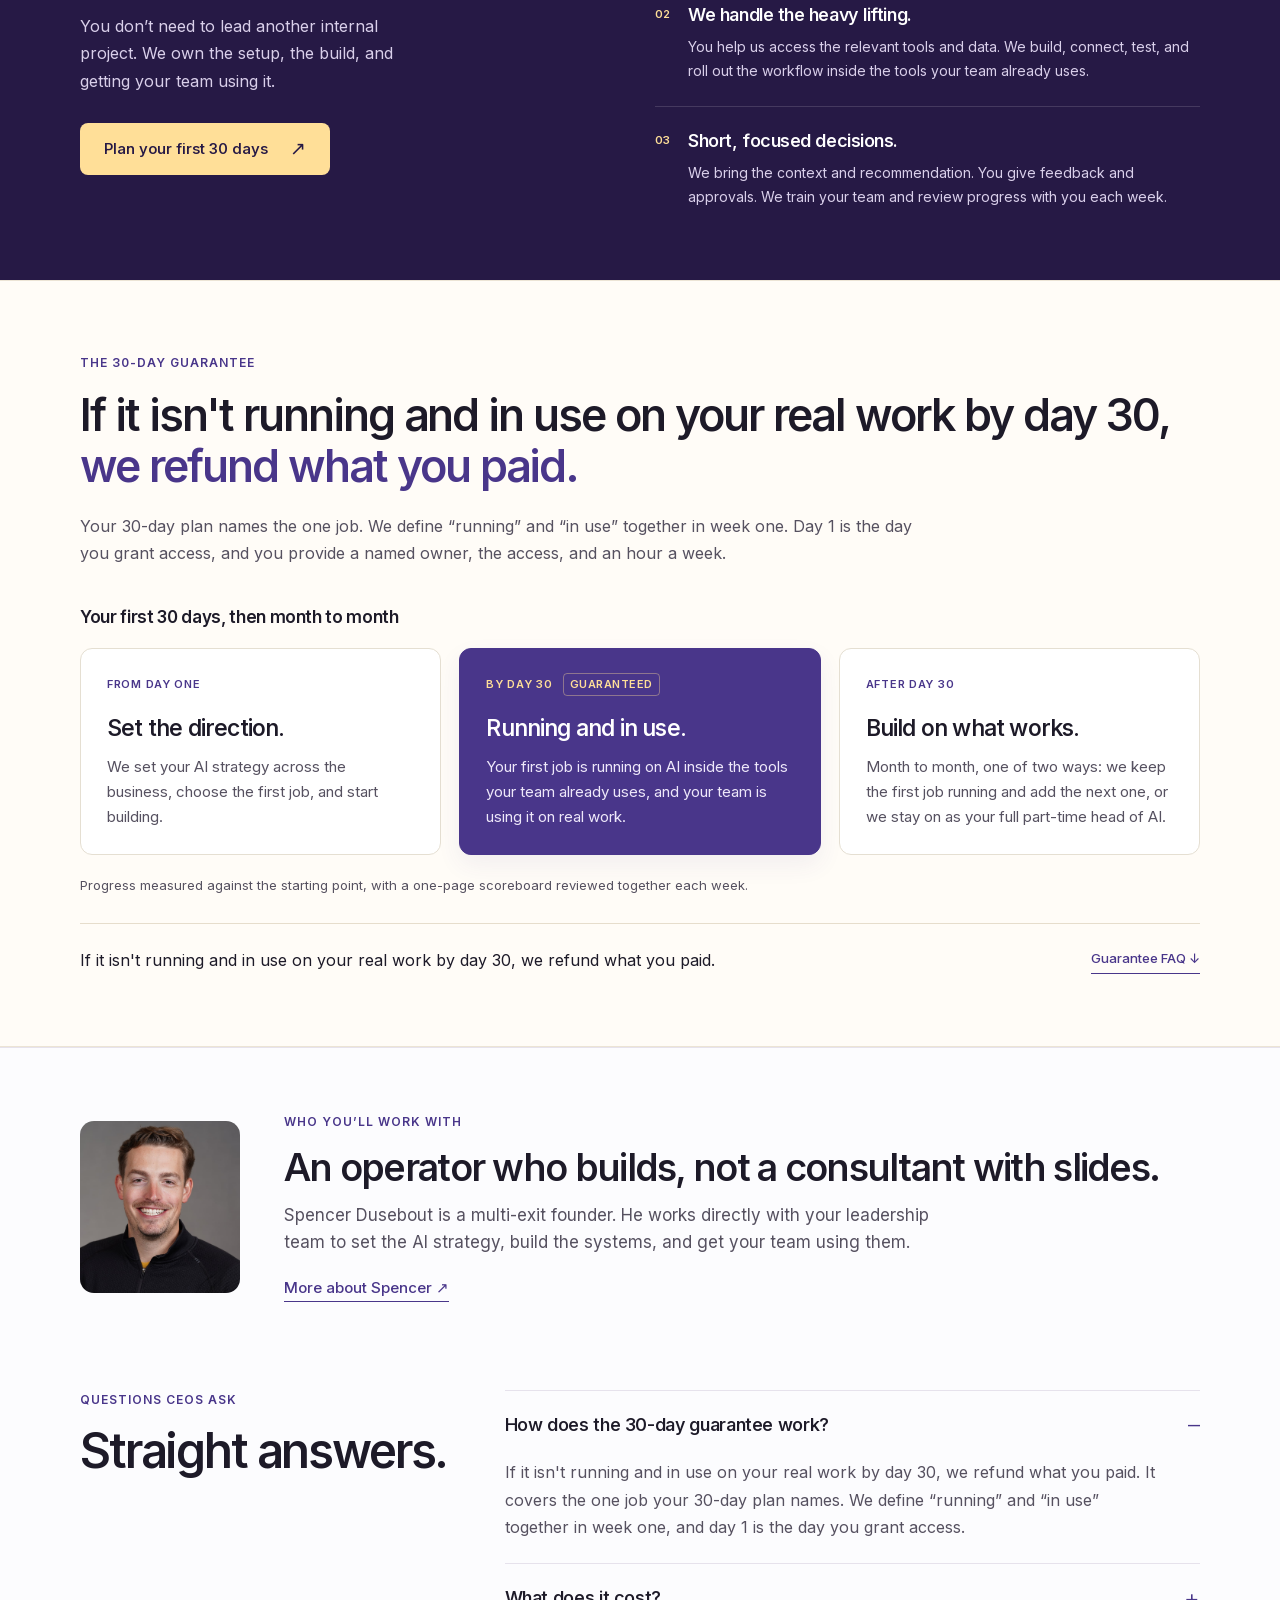
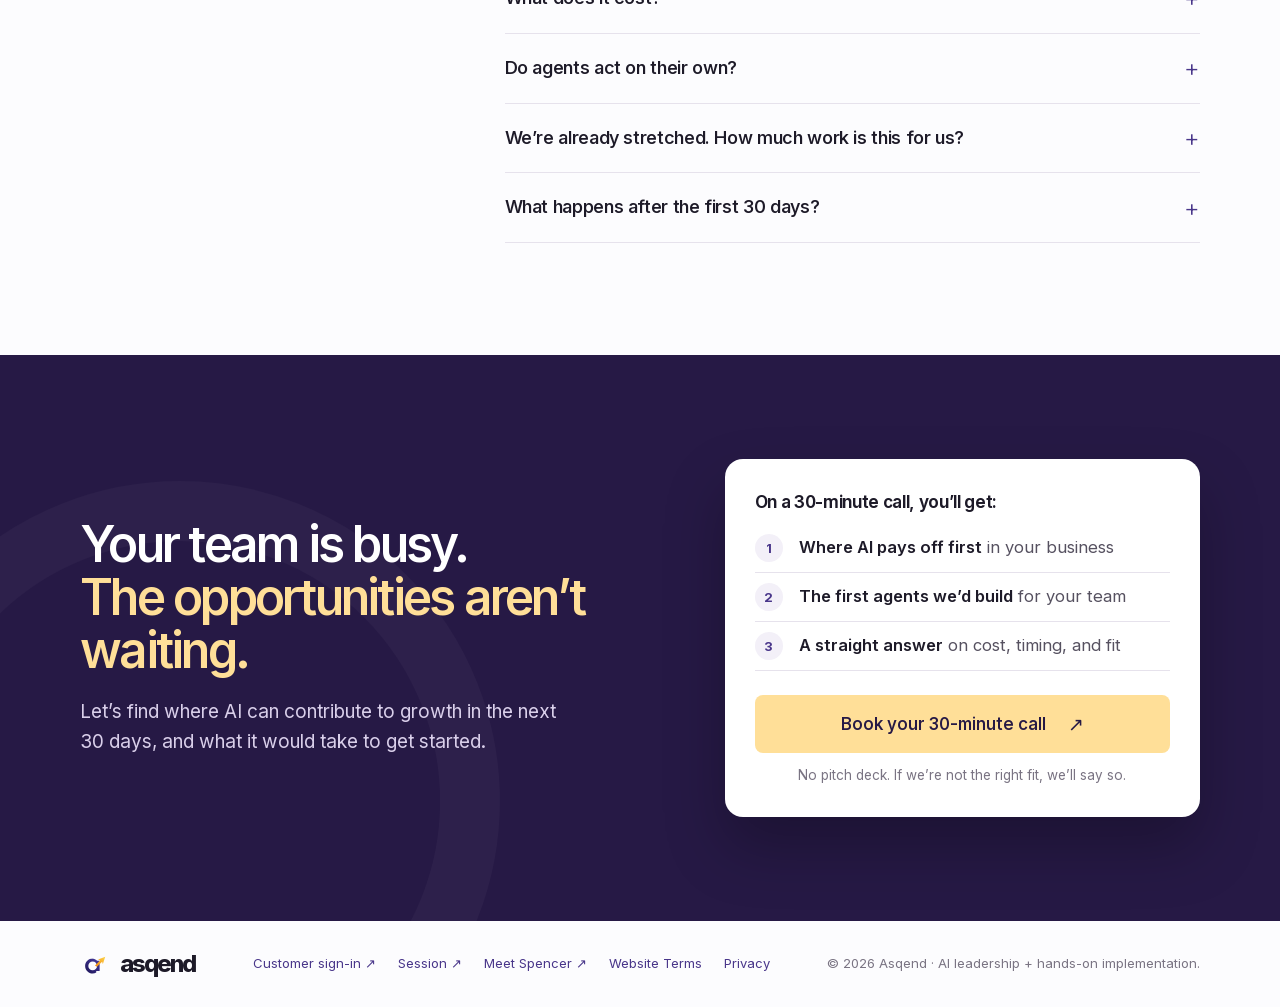
==== commit e434e7c9: "Site top: part-time head of AI offer and 30-day guarantee Copy changes from the Oct 31 site brief (s" ====
--- a/index.html
+++ b/index.html
@@ -5,20 +5,20 @@
 <meta name="viewport" content="width=device-width,initial-scale=1,viewport-fit=cover">
 <meta name="robots" content="index,follow">
 <link rel="canonical" href="https://asqend.com/">
-<meta name="description" content="AI leadership and hands-on implementation. A strategy for your business in 90 days, with one system contributing to growth within 30 days, or your first 30 days of Asqend service fees back.">
-<title>Asqend — Give us 90 days</title>
+<meta name="description" content="A part-time head of AI for companies that don't have one. In 30 days, one real job is running on AI inside the tools your team already uses, then we keep going.">
+<title>Asqend — A part-time head of AI</title>
 <meta property="og:type" content="website">
 <meta property="og:url" content="https://asqend.com/">
 <meta property="og:site_name" content="Asqend">
-<meta property="og:title" content="Give us 90 days. Make AI your company’s superpower.">
-<meta property="og:description" content="Fractional Chief AI Officer and hands-on implementation. We lead your AI strategy, build the agents ourselves, and get your team using them.">
+<meta property="og:title" content="Asqend — A part-time head of AI">
+<meta property="og:description" content="A part-time head of AI for companies that don't have one. In 30 days, one real job is running on AI inside the tools your team already uses, then we keep going.">
 <meta property="og:image" content="https://asqend.com/assets/og-90-days.png">
 <meta property="og:image:width" content="1200">
 <meta property="og:image:height" content="630">
 <meta property="og:image:alt" content="Asqend: Give us 90 days. Make AI your company’s superpower.">
 <meta name="twitter:card" content="summary_large_image">
-<meta name="twitter:title" content="Give us 90 days. Make AI your company’s superpower.">
-<meta name="twitter:description" content="Fractional Chief AI Officer and hands-on implementation. We lead your AI strategy, build the agents ourselves, and get your team using them.">
+<meta name="twitter:title" content="Asqend — A part-time head of AI">
+<meta name="twitter:description" content="A part-time head of AI for companies that don't have one. In 30 days, one real job is running on AI inside the tools your team already uses, then we keep going.">
 <meta name="twitter:image" content="https://asqend.com/assets/og-90-days.png">
 <link rel="icon" type="image/svg+xml" href="assets/asqend-icon.svg">
 <link rel="preload" as="font" type="font/woff2" href="assets/fonts/inter.woff2" crossorigin>
@@ -300,7 +300,7 @@
 <header class="site-header container">
   <a class="wordmark" href="#top" aria-label="Asqend home"><img src="assets/asqend-icon.svg" alt="" width="40" height="40"><span>asqend</span></a>
   <nav aria-label="Main navigation">
-    <a href="#sales">Sales in 30 days</a>
+    <a href="#sales">Your first 30 days</a>
     <a href="#guarantee">The 30-day guarantee</a>
     <a class="button button-sm" href="https://calendar.app.google/reG4Q89hQvt1WUia6" target="_blank" rel="noopener">Let’s talk <span aria-hidden="true">↗</span></a>
   </nav>
@@ -311,17 +311,17 @@
   <section class="hero" aria-labelledby="hero-title">
     <svg class="hero-art" viewBox="0 0 1440 720" preserveAspectRatio="xMidYMid slice" aria-hidden="true"><defs><linearGradient id="arc" x1="0" y1="0" x2="1" y2="1"><stop stop-color="#49368a"/><stop offset="1" stop-color="#9584b4"/></linearGradient></defs><circle cx="-80" cy="575" r="188" fill="none" stroke="url(#arc)" stroke-width="67"/><path d="M1330 70 1488 28 1439 179 1397 122Z" fill="#d6b860"/><path d="M1384 128 1310 201" fill="none" stroke="#d6b860" stroke-width="27"/></svg>
     <div class="container hero-inner">
-      <p class="eyebrow">AI leadership + hands-on implementation for B2B SaaS</p>
-      <h1 id="hero-title"><span>Give us 90 days.</span><span>Make AI your company’s</span><span class="power-word">superpower.<svg viewBox="0 0 670 30" preserveAspectRatio="none" aria-hidden="true"><path d="M8 19 C171 3 421 3 659 14 M31 26 C217 12 449 12 638 21"/></svg></span></h1>
-      <p class="lede">We map out where AI can help across your business, build the agents inside the tools you already use, and get your team running on them.</p>
-      <a class="growth-promise" href="#guarantee" aria-label="Our 30-day growth guarantee: one system contributing to your growth, or your first 30 days’ Asqend service fees back. See how it works.">
+      <p class="eyebrow">Led by a multi-exit founder</p>
+      <h1 id="hero-title"><span>A part-time</span> <span class="power-word">head of AI<svg viewBox="0 0 670 30" preserveAspectRatio="none" aria-hidden="true"><path d="M8 19 C171 3 421 3 659 14 M31 26 C217 12 449 12 638 21"/></svg></span> <span>for companies that don't have one.</span></h1>
+      <p class="lede">In 30 days, one real job is running on AI inside the tools your team already uses, then we keep going.</p>
+      <a class="growth-promise" href="#guarantee" aria-label="The 30-day guarantee. If it isn't running and in use on your real work by day 30, we refund what you paid. See how it works.">
         <span class="promise-time"><b>30</b><span>days</span></span>
-        <span class="promise-copy"><strong>One system contributing to your growth.</strong><span>Guaranteed, or your first 30 days’ service fees back.</span></span>
+        <span class="promise-copy"><strong>The 30-day guarantee</strong><span>If it isn't running and in use on your real work by day 30, we refund what you paid.</span></span>
         <span class="promise-arrow" aria-hidden="true">↓</span>
       </a>
       <div class="actions">
         <a class="button" id="hero-cta" href="https://calendar.app.google/reG4Q89hQvt1WUia6" target="_blank" rel="noopener">Plan your first 30 days <span aria-hidden="true">↗</span></a>
-        <a class="textlink" href="#sales">See where sales can be in 30 days ↓</a>
+        <a class="textlink" href="#sales">Your first 30 days ↓</a>
       </div>
       <p class="hero-accountability">We handle the strategy, setup, build, and training. You keep running the business.</p>
       <a class="founder" href="https://spencerdusebout.com/" target="_blank" rel="noopener"><img src="assets/spencer-dusebout.jpg" alt="" width="36" height="40"><span><strong>Led by Spencer Dusebout</strong> · Multi-exit founder</span></a>
@@ -334,7 +334,7 @@
       <div><p class="eyebrow">Your first 30 days · A sales example</p><h2 id="sales-title">Where sales can be<br> in <em>30 days.</em></h2></div>
       <div class="sales-intro-copy"><p>Your sales team has a quota. Give them AI agents working around the clock to help hit it.</p><p>If sales is where we start: one agreed system working around the clock by day 30, finding and preparing opportunities for your reps. Here are two ways it could work.</p></div>
     </div>
-    <p class="example-label">Illustrative workflows · We scope your first system and agree its growth target together.</p>
+    <p class="example-label">Illustrative workflows · We scope your first system together.</p>
 
     <article class="deal-example" aria-labelledby="champion-title">
       <div class="deal-story">
@@ -404,33 +404,33 @@
   <!-- ONE PROMISE, WITH THE DELIVERY PLAN UNDERNEATH -->
   <section class="engagement-section" id="guarantee" aria-labelledby="guarantee-title"><div class="container engagement-inner">
     <div class="engagement-intro">
-      <p class="eyebrow">The 30-day growth guarantee</p>
-      <h2 id="guarantee-title">One system contributing to growth.<br> <em>Or your first 30 days’ service fees back.</em></h2>
-      <p class="engagement-agreement">Before you commit, we agree on the first system, growth target, baseline, measurement, start date, and exact refund amount.</p>
+      <p class="eyebrow">The 30-day guarantee</p>
+      <h2 id="guarantee-title">If it isn't running and in use on your real work by day 30,<br> <em>we refund what you paid.</em></h2>
+      <p class="engagement-agreement">Your 30-day plan names the one job. We define “running” and “in use” together in week one. Day 1 is the day you grant access, and you provide a named owner, the access, and an hour a week.</p>
     </div>
     <section class="delivery-plan" id="offer" aria-labelledby="offer-title">
-      <h3 id="offer-title">How your 90 days work</h3>
+      <h3 id="offer-title">Your first 30 days, then month to month</h3>
       <ol class="delivery-path" role="list">
         <li class="delivery-step">
           <p class="milestone">From day one</p>
           <h4>Set the direction.</h4>
-          <p>We set your AI strategy across the business, choose the first priority, and start building.</p>
+          <p>We set your AI strategy across the business, choose the first job, and start building.</p>
         </li>
         <li class="delivery-step delivery-guaranteed">
           <p class="milestone">By day 30 <span class="guarantee-tag">Guaranteed</span></p>
-          <h4>Contribute to growth.</h4>
-          <p>Your first system is live, your team is using it, and we review its result against the growth target we agreed.</p>
+          <h4>Running and in use.</h4>
+          <p>Your first job is running on AI inside the tools your team already uses, and your team is using it on real work.</p>
         </li>
         <li class="delivery-step">
-          <p class="milestone">Days 31–90</p>
+          <p class="milestone">After day 30</p>
           <h4>Build on what works.</h4>
-          <p>We improve the first system, build the next priorities, and train your team—with clear owners and a plan for what’s next.</p>
+          <p>Month to month, one of two ways: we keep the first job running and add the next one, or we stay on as your full part-time head of AI.</p>
         </li>
       </ol>
       <p class="progress-review">Progress measured against the starting point, with a one-page scoreboard reviewed together each week.</p>
     </section>
     <div class="engagement-assurance">
-      <p class="refund-promise">If we miss the agreed target by day 30, we refund your first 30 days of Asqend service fees, and you can end the engagement with no further Asqend service fees due.</p>
+      <p class="refund-promise">If it isn't running and in use on your real work by day 30, we refund what you paid.</p>
       <a class="textlink" href="#faq">Guarantee FAQ <span aria-hidden="true">↓</span></a>
     </div>
   </div></section>
@@ -451,11 +451,11 @@
     <div class="faq-wrap">
       <div><p class="eyebrow">Questions CEOs ask</p><h2 id="faq-title">Straight answers.</h2></div>
       <div class="faq">
-        <details open><summary>How does the 30-day guarantee work?</summary><p>Before we start, we agree on the first system, the growth target, how we’ll measure it, and the start date. If we miss the agreed target by day 30, we refund the first 30 days of Asqend service fees, and you can end the engagement with no further Asqend service fees due. The exact refund amount is set out alongside the full engagement fee before you commit.</p></details>
-        <details><summary>What does it cost?</summary><p>We agree a fixed fee and scope for the 90-day engagement. That covers the strategy, agreed builds, rollout, training, and weekly reviews. You’ll hear a range on the first call and see the full cost, including any separate software costs, before you commit.</p></details>
+        <details open><summary>How does the 30-day guarantee work?</summary><p>If it isn't running and in use on your real work by day 30, we refund what you paid. It covers the one job your 30-day plan names. We define “running” and “in use” together in week one, and day 1 is the day you grant access.</p></details>
+        <details><summary>What does it cost?</summary><p>A fixed fee for the first 30 days, covering the strategy, the build, rollout, training, and weekly reviews. Then it’s month to month, one of two ways: we keep the first job running and add the next one, or we stay on as your full part-time head of AI. You’ll see the full cost, including any separate software costs, in your proposal before you commit.</p></details>
         <details><summary>Do agents act on their own?</summary><p>Only within rules we agree with you. Research, monitoring, and drafts can run in the background. Routine actions you’ve approved can run automatically. We define which actions need a person’s approval and what gets recorded before the system goes live.</p></details>
         <details><summary>We’re already stretched. How much work is this for us?</summary><p>We own the implementation. You provide one accountable lead, a focused kickoff, access to the relevant tools and data, and people who can answer questions about the work. After that, we need timely feedback and approvals plus a short weekly review. We prepare the context and recommendations, handle the build and training, and agree your team’s responsibilities before we start.</p></details>
-        <details><summary>What happens after 90 days?</summary><p>You decide, with the scoreboard in front of you. You can expand to the next priorities, hand the systems to your team, or keep us on to run and improve them.</p></details>
+        <details><summary>What happens after the first 30 days?</summary><p>You decide, with the scoreboard in front of you. It’s month to month: we keep the first job running and add the next one, or we stay on as your full part-time head of AI. You can also hand the work to your team.</p></details>
       </div>
     </div>
   </section>
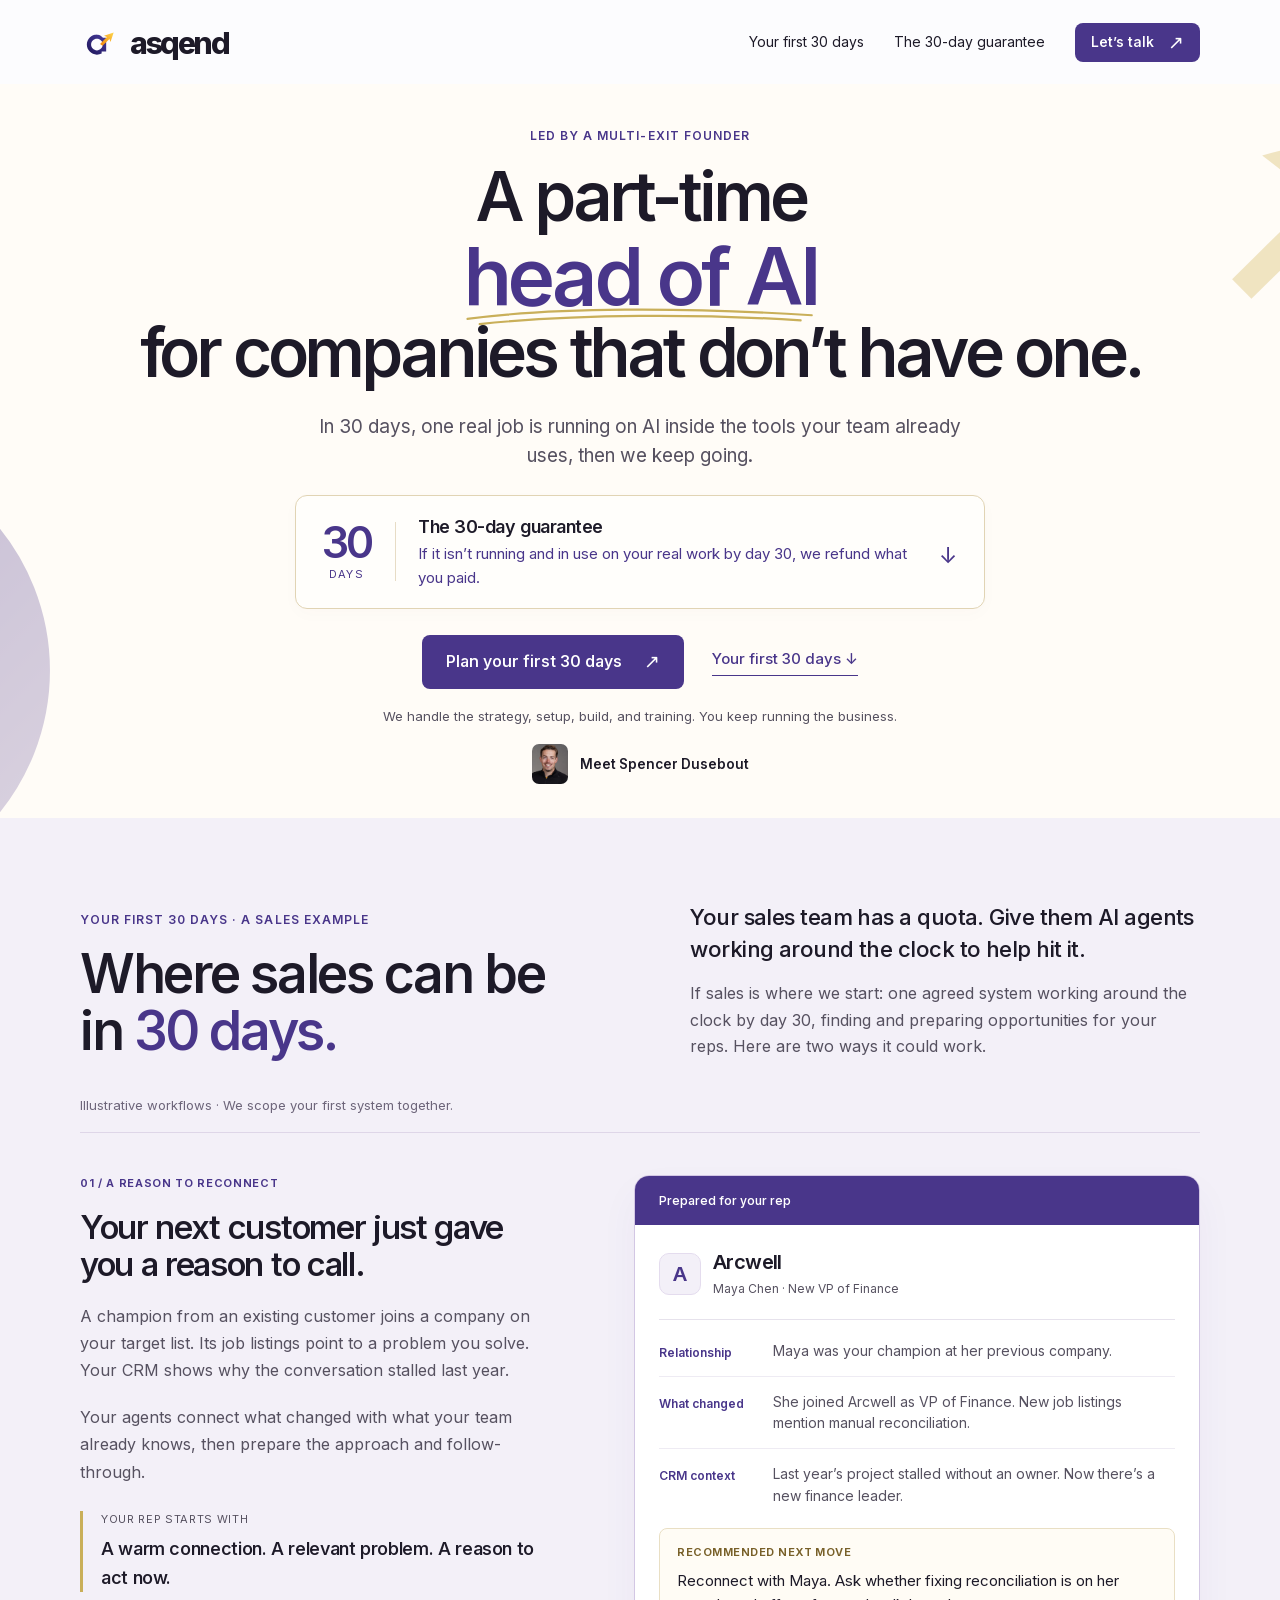
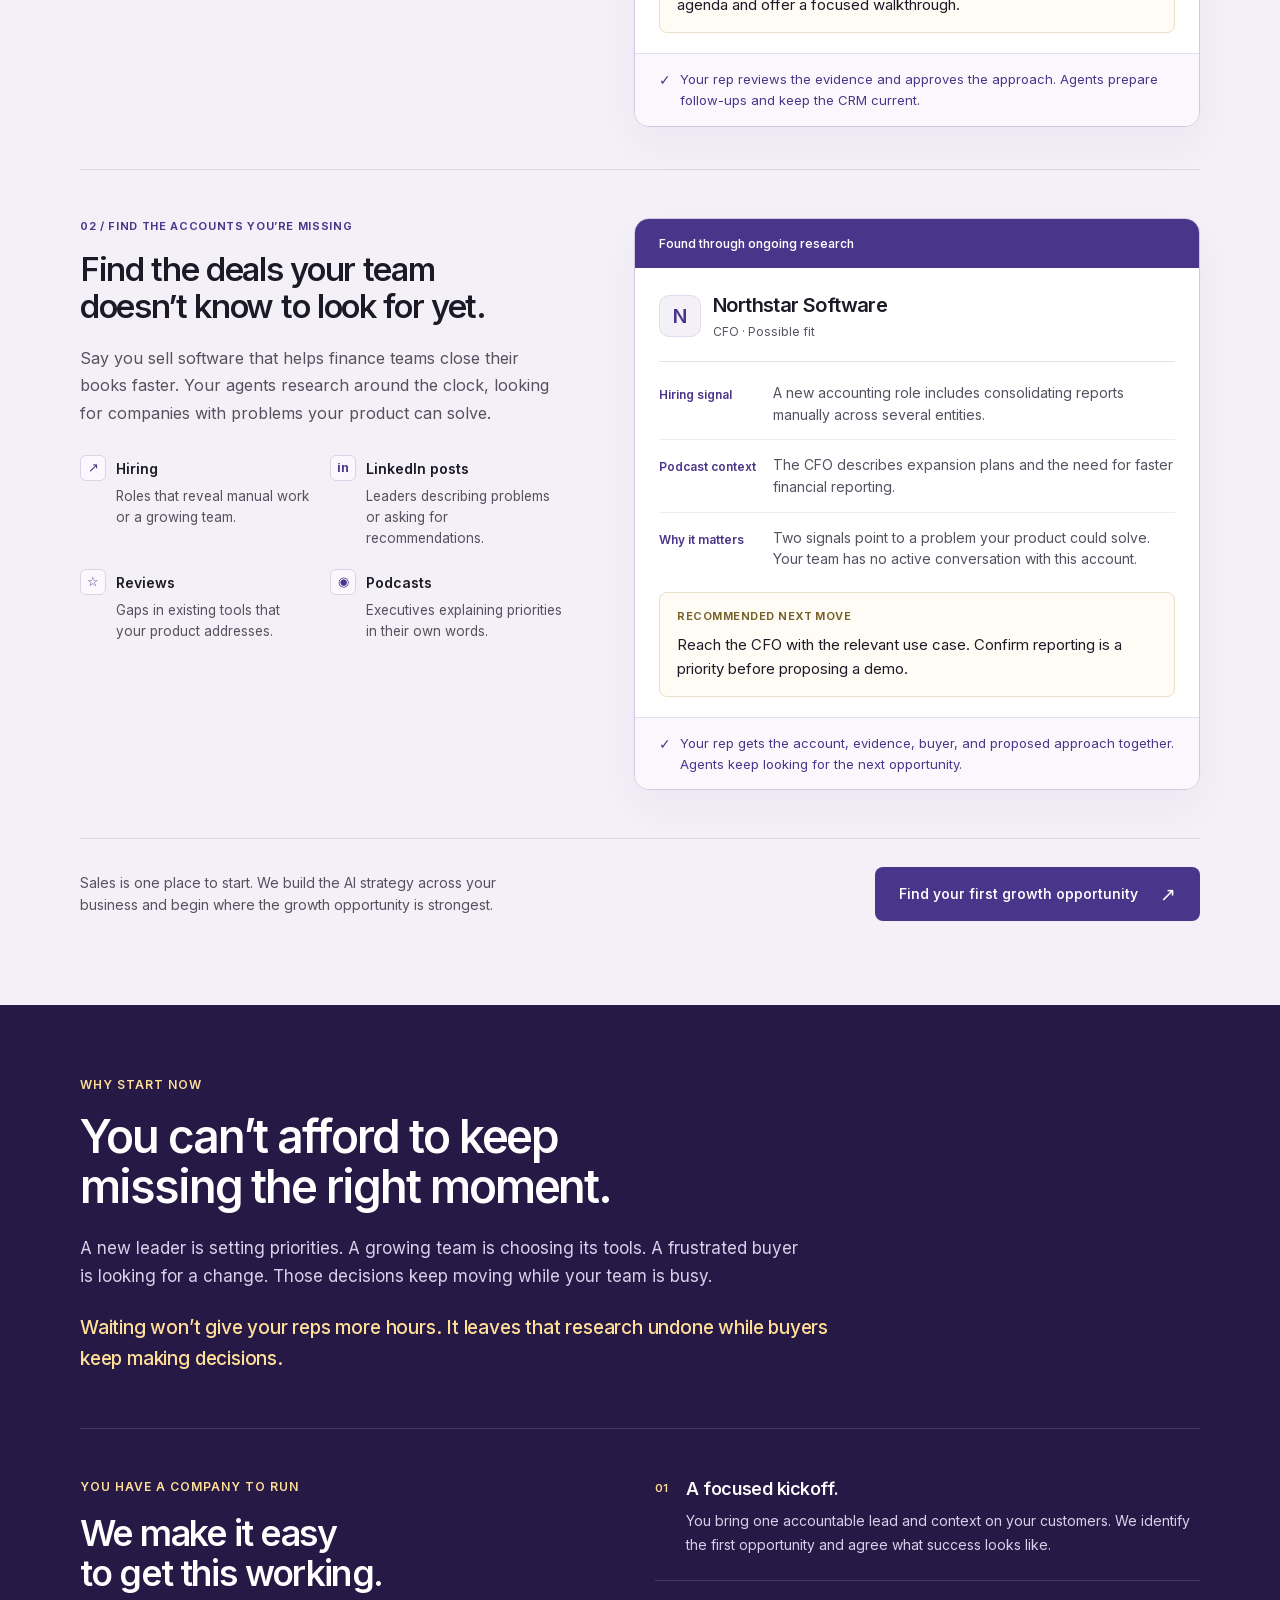
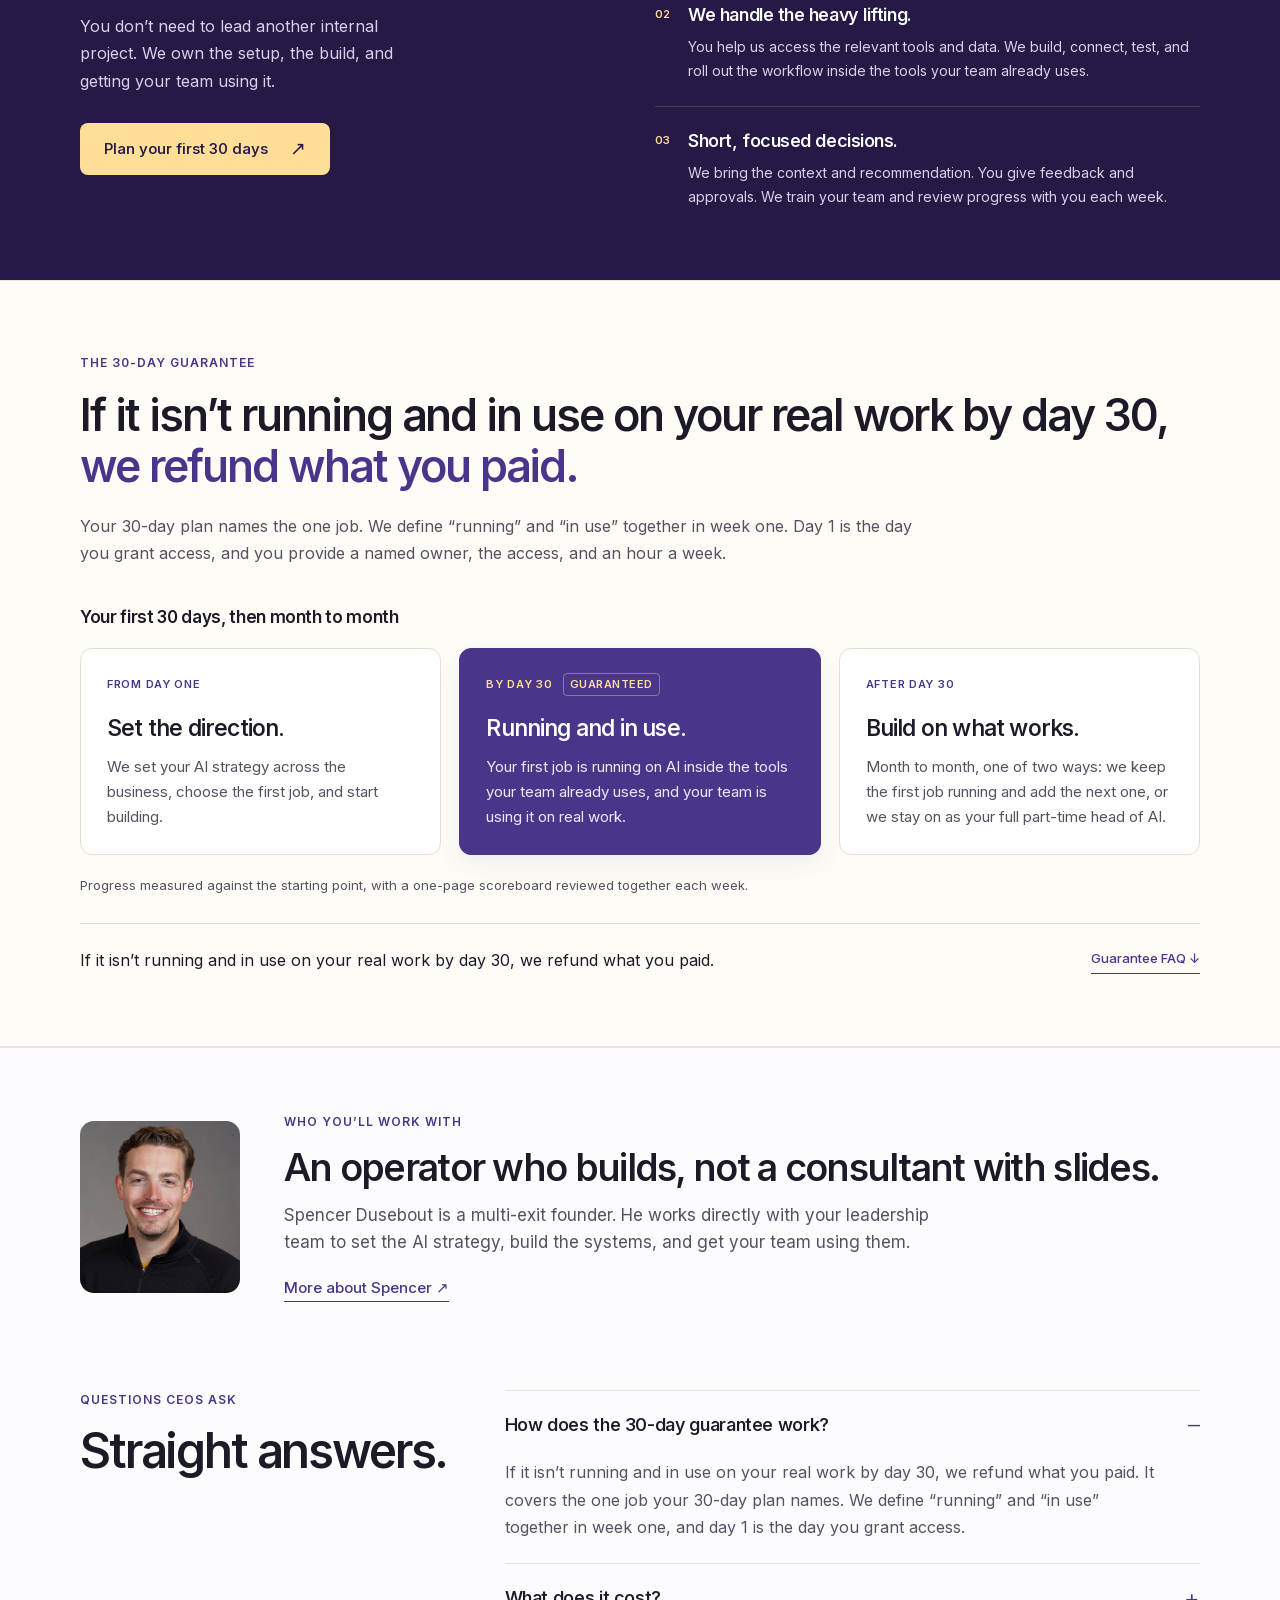
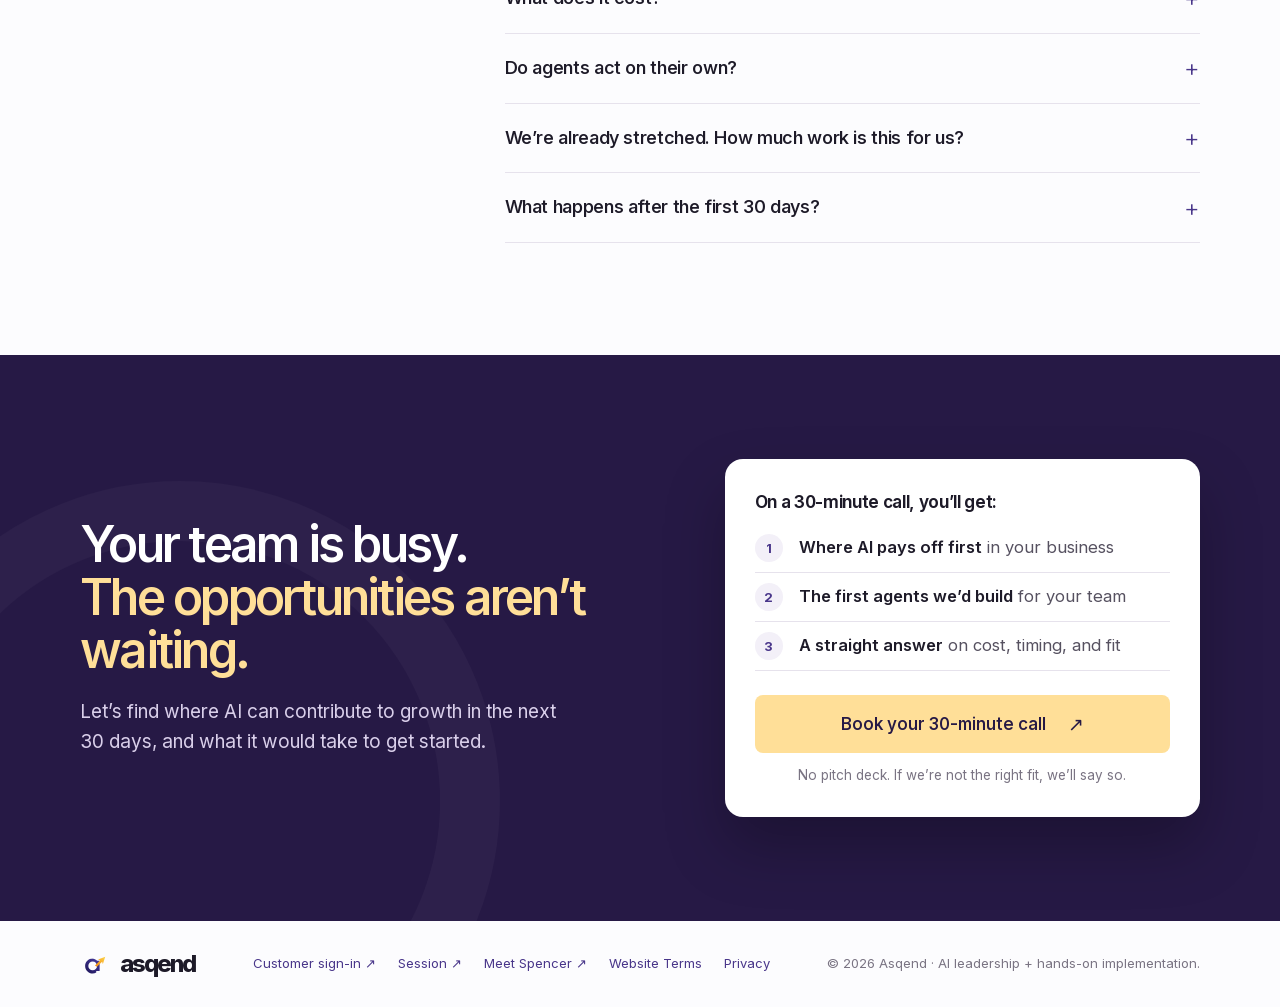
==== commit a8403992: "Site top fix round: curly apostrophes, founder line, new social image - the offer and guarantee line" ====
--- a/index.html
+++ b/index.html
@@ -5,21 +5,21 @@
 <meta name="viewport" content="width=device-width,initial-scale=1,viewport-fit=cover">
 <meta name="robots" content="index,follow">
 <link rel="canonical" href="https://asqend.com/">
-<meta name="description" content="A part-time head of AI for companies that don't have one. In 30 days, one real job is running on AI inside the tools your team already uses, then we keep going.">
+<meta name="description" content="A part-time head of AI for companies that don’t have one. In 30 days, one real job is running on AI inside the tools your team already uses, then we keep going.">
 <title>Asqend — A part-time head of AI</title>
 <meta property="og:type" content="website">
 <meta property="og:url" content="https://asqend.com/">
 <meta property="og:site_name" content="Asqend">
 <meta property="og:title" content="Asqend — A part-time head of AI">
-<meta property="og:description" content="A part-time head of AI for companies that don't have one. In 30 days, one real job is running on AI inside the tools your team already uses, then we keep going.">
-<meta property="og:image" content="https://asqend.com/assets/og-90-days.png">
+<meta property="og:description" content="A part-time head of AI for companies that don’t have one. In 30 days, one real job is running on AI inside the tools your team already uses, then we keep going.">
+<meta property="og:image" content="https://asqend.com/assets/og-head-of-ai.png">
 <meta property="og:image:width" content="1200">
 <meta property="og:image:height" content="630">
-<meta property="og:image:alt" content="Asqend: Give us 90 days. Make AI your company’s superpower.">
+<meta property="og:image:alt" content="Asqend: A part-time head of AI for companies that don’t have one.">
 <meta name="twitter:card" content="summary_large_image">
 <meta name="twitter:title" content="Asqend — A part-time head of AI">
-<meta name="twitter:description" content="A part-time head of AI for companies that don't have one. In 30 days, one real job is running on AI inside the tools your team already uses, then we keep going.">
-<meta name="twitter:image" content="https://asqend.com/assets/og-90-days.png">
+<meta name="twitter:description" content="A part-time head of AI for companies that don’t have one. In 30 days, one real job is running on AI inside the tools your team already uses, then we keep going.">
+<meta name="twitter:image" content="https://asqend.com/assets/og-head-of-ai.png">
 <link rel="icon" type="image/svg+xml" href="assets/asqend-icon.svg">
 <link rel="preload" as="font" type="font/woff2" href="assets/fonts/inter.woff2" crossorigin>
 <style>
@@ -312,11 +312,11 @@
     <svg class="hero-art" viewBox="0 0 1440 720" preserveAspectRatio="xMidYMid slice" aria-hidden="true"><defs><linearGradient id="arc" x1="0" y1="0" x2="1" y2="1"><stop stop-color="#49368a"/><stop offset="1" stop-color="#9584b4"/></linearGradient></defs><circle cx="-80" cy="575" r="188" fill="none" stroke="url(#arc)" stroke-width="67"/><path d="M1330 70 1488 28 1439 179 1397 122Z" fill="#d6b860"/><path d="M1384 128 1310 201" fill="none" stroke="#d6b860" stroke-width="27"/></svg>
     <div class="container hero-inner">
       <p class="eyebrow">Led by a multi-exit founder</p>
-      <h1 id="hero-title"><span>A part-time</span> <span class="power-word">head of AI<svg viewBox="0 0 670 30" preserveAspectRatio="none" aria-hidden="true"><path d="M8 19 C171 3 421 3 659 14 M31 26 C217 12 449 12 638 21"/></svg></span> <span>for companies that don't have one.</span></h1>
+      <h1 id="hero-title"><span>A part-time</span> <span class="power-word">head of AI<svg viewBox="0 0 670 30" preserveAspectRatio="none" aria-hidden="true"><path d="M8 19 C171 3 421 3 659 14 M31 26 C217 12 449 12 638 21"/></svg></span> <span>for companies that don’t have one.</span></h1>
       <p class="lede">In 30 days, one real job is running on AI inside the tools your team already uses, then we keep going.</p>
-      <a class="growth-promise" href="#guarantee" aria-label="The 30-day guarantee. If it isn't running and in use on your real work by day 30, we refund what you paid. See how it works.">
+      <a class="growth-promise" href="#guarantee" aria-label="The 30-day guarantee. If it isn’t running and in use on your real work by day 30, we refund what you paid. See how it works.">
         <span class="promise-time"><b>30</b><span>days</span></span>
-        <span class="promise-copy"><strong>The 30-day guarantee</strong><span>If it isn't running and in use on your real work by day 30, we refund what you paid.</span></span>
+        <span class="promise-copy"><strong>The 30-day guarantee</strong><span>If it isn’t running and in use on your real work by day 30, we refund what you paid.</span></span>
         <span class="promise-arrow" aria-hidden="true">↓</span>
       </a>
       <div class="actions">
@@ -324,7 +324,7 @@
         <a class="textlink" href="#sales">Your first 30 days ↓</a>
       </div>
       <p class="hero-accountability">We handle the strategy, setup, build, and training. You keep running the business.</p>
-      <a class="founder" href="https://spencerdusebout.com/" target="_blank" rel="noopener"><img src="assets/spencer-dusebout.jpg" alt="" width="36" height="40"><span><strong>Led by Spencer Dusebout</strong> · Multi-exit founder</span></a>
+      <a class="founder" href="https://spencerdusebout.com/" target="_blank" rel="noopener"><img src="assets/spencer-dusebout.jpg" alt="" width="36" height="40"><span><strong>Meet Spencer Dusebout</strong></span></a>
     </div>
   </section>
 
@@ -405,7 +405,7 @@
   <section class="engagement-section" id="guarantee" aria-labelledby="guarantee-title"><div class="container engagement-inner">
     <div class="engagement-intro">
       <p class="eyebrow">The 30-day guarantee</p>
-      <h2 id="guarantee-title">If it isn't running and in use on your real work by day 30,<br> <em>we refund what you paid.</em></h2>
+      <h2 id="guarantee-title">If it isn’t running and in use on your real work by day 30,<br> <em>we refund what you paid.</em></h2>
       <p class="engagement-agreement">Your 30-day plan names the one job. We define “running” and “in use” together in week one. Day 1 is the day you grant access, and you provide a named owner, the access, and an hour a week.</p>
     </div>
     <section class="delivery-plan" id="offer" aria-labelledby="offer-title">
@@ -430,7 +430,7 @@
       <p class="progress-review">Progress measured against the starting point, with a one-page scoreboard reviewed together each week.</p>
     </section>
     <div class="engagement-assurance">
-      <p class="refund-promise">If it isn't running and in use on your real work by day 30, we refund what you paid.</p>
+      <p class="refund-promise">If it isn’t running and in use on your real work by day 30, we refund what you paid.</p>
       <a class="textlink" href="#faq">Guarantee FAQ <span aria-hidden="true">↓</span></a>
     </div>
   </div></section>
@@ -451,7 +451,7 @@
     <div class="faq-wrap">
       <div><p class="eyebrow">Questions CEOs ask</p><h2 id="faq-title">Straight answers.</h2></div>
       <div class="faq">
-        <details open><summary>How does the 30-day guarantee work?</summary><p>If it isn't running and in use on your real work by day 30, we refund what you paid. It covers the one job your 30-day plan names. We define “running” and “in use” together in week one, and day 1 is the day you grant access.</p></details>
+        <details open><summary>How does the 30-day guarantee work?</summary><p>If it isn’t running and in use on your real work by day 30, we refund what you paid. It covers the one job your 30-day plan names. We define “running” and “in use” together in week one, and day 1 is the day you grant access.</p></details>
         <details><summary>What does it cost?</summary><p>A fixed fee for the first 30 days, covering the strategy, the build, rollout, training, and weekly reviews. Then it’s month to month, one of two ways: we keep the first job running and add the next one, or we stay on as your full part-time head of AI. You’ll see the full cost, including any separate software costs, in your proposal before you commit.</p></details>
         <details><summary>Do agents act on their own?</summary><p>Only within rules we agree with you. Research, monitoring, and drafts can run in the background. Routine actions you’ve approved can run automatically. We define which actions need a person’s approval and what gets recorded before the system goes live.</p></details>
         <details><summary>We’re already stretched. How much work is this for us?</summary><p>We own the implementation. You provide one accountable lead, a focused kickoff, access to the relevant tools and data, and people who can answer questions about the work. After that, we need timely feedback and approvals plus a short weekly review. We prepare the context and recommendations, handle the build and training, and agree your team’s responsibilities before we start.</p></details>
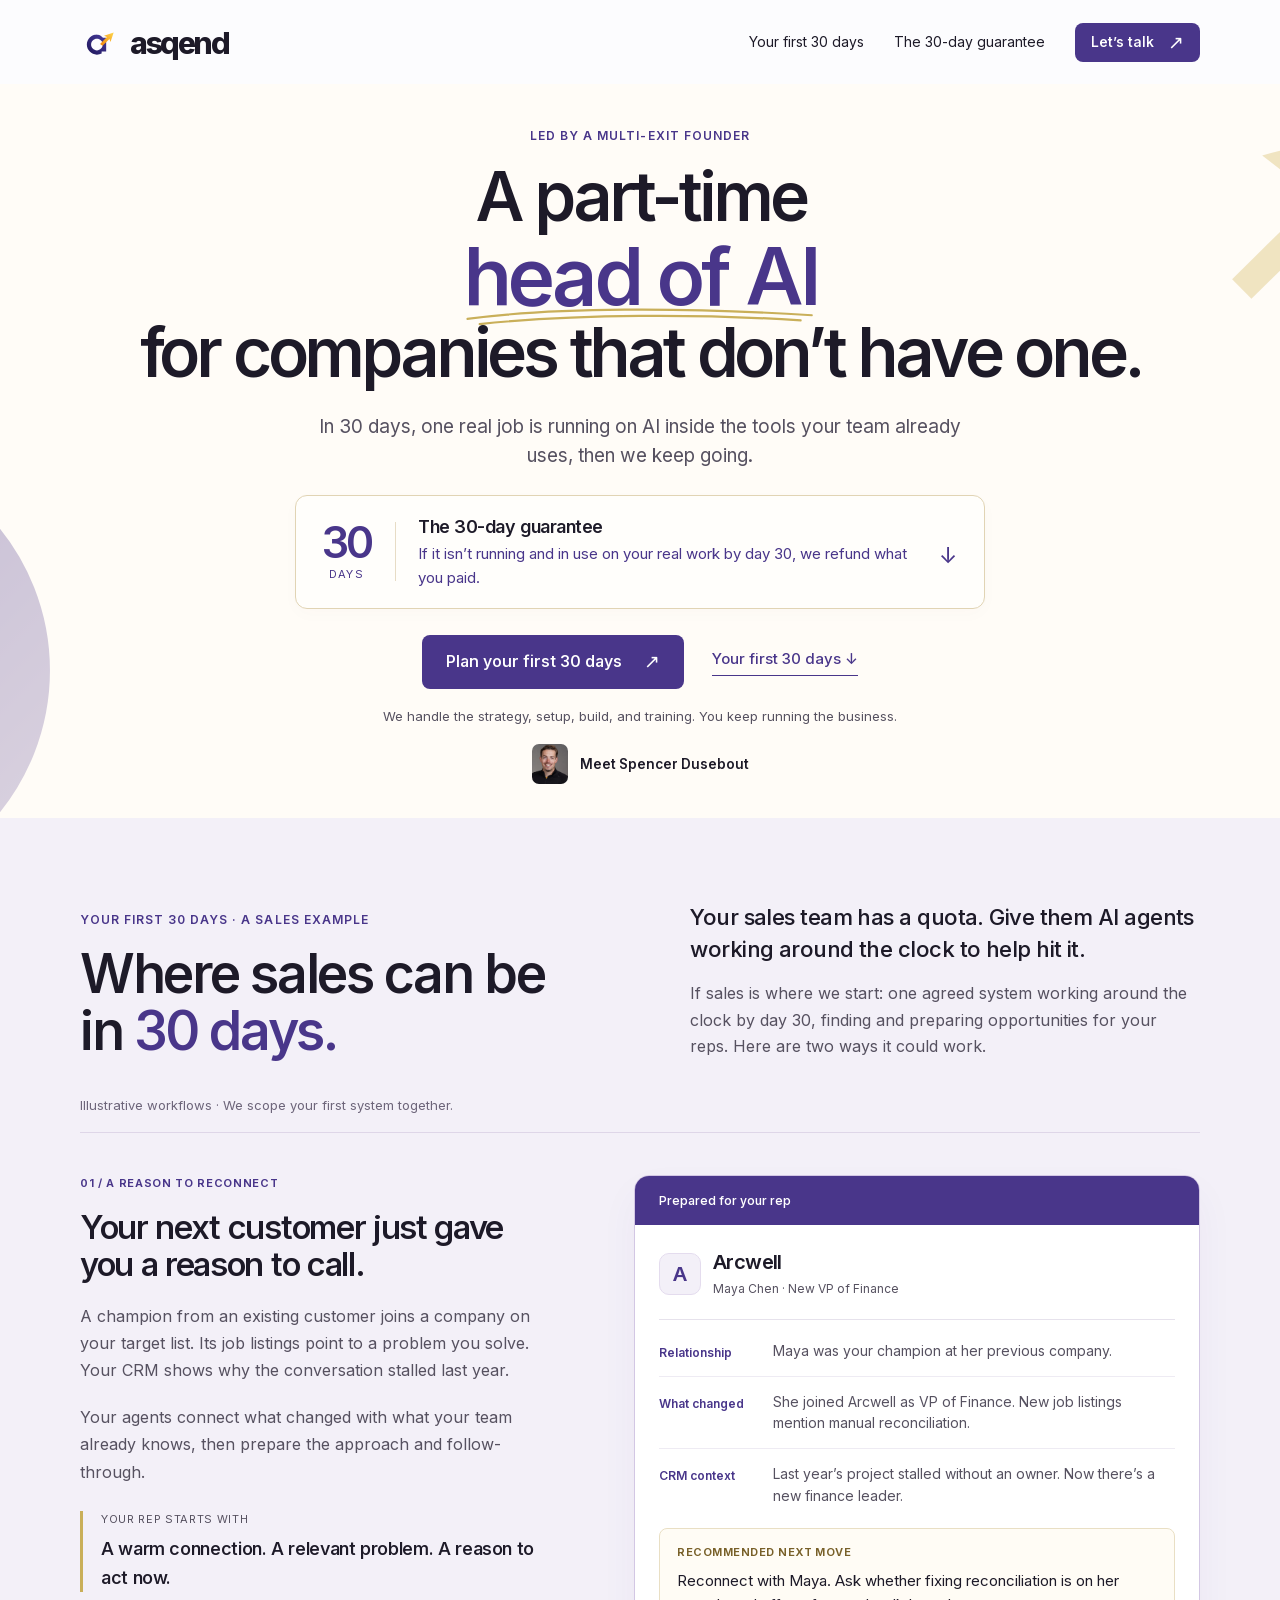
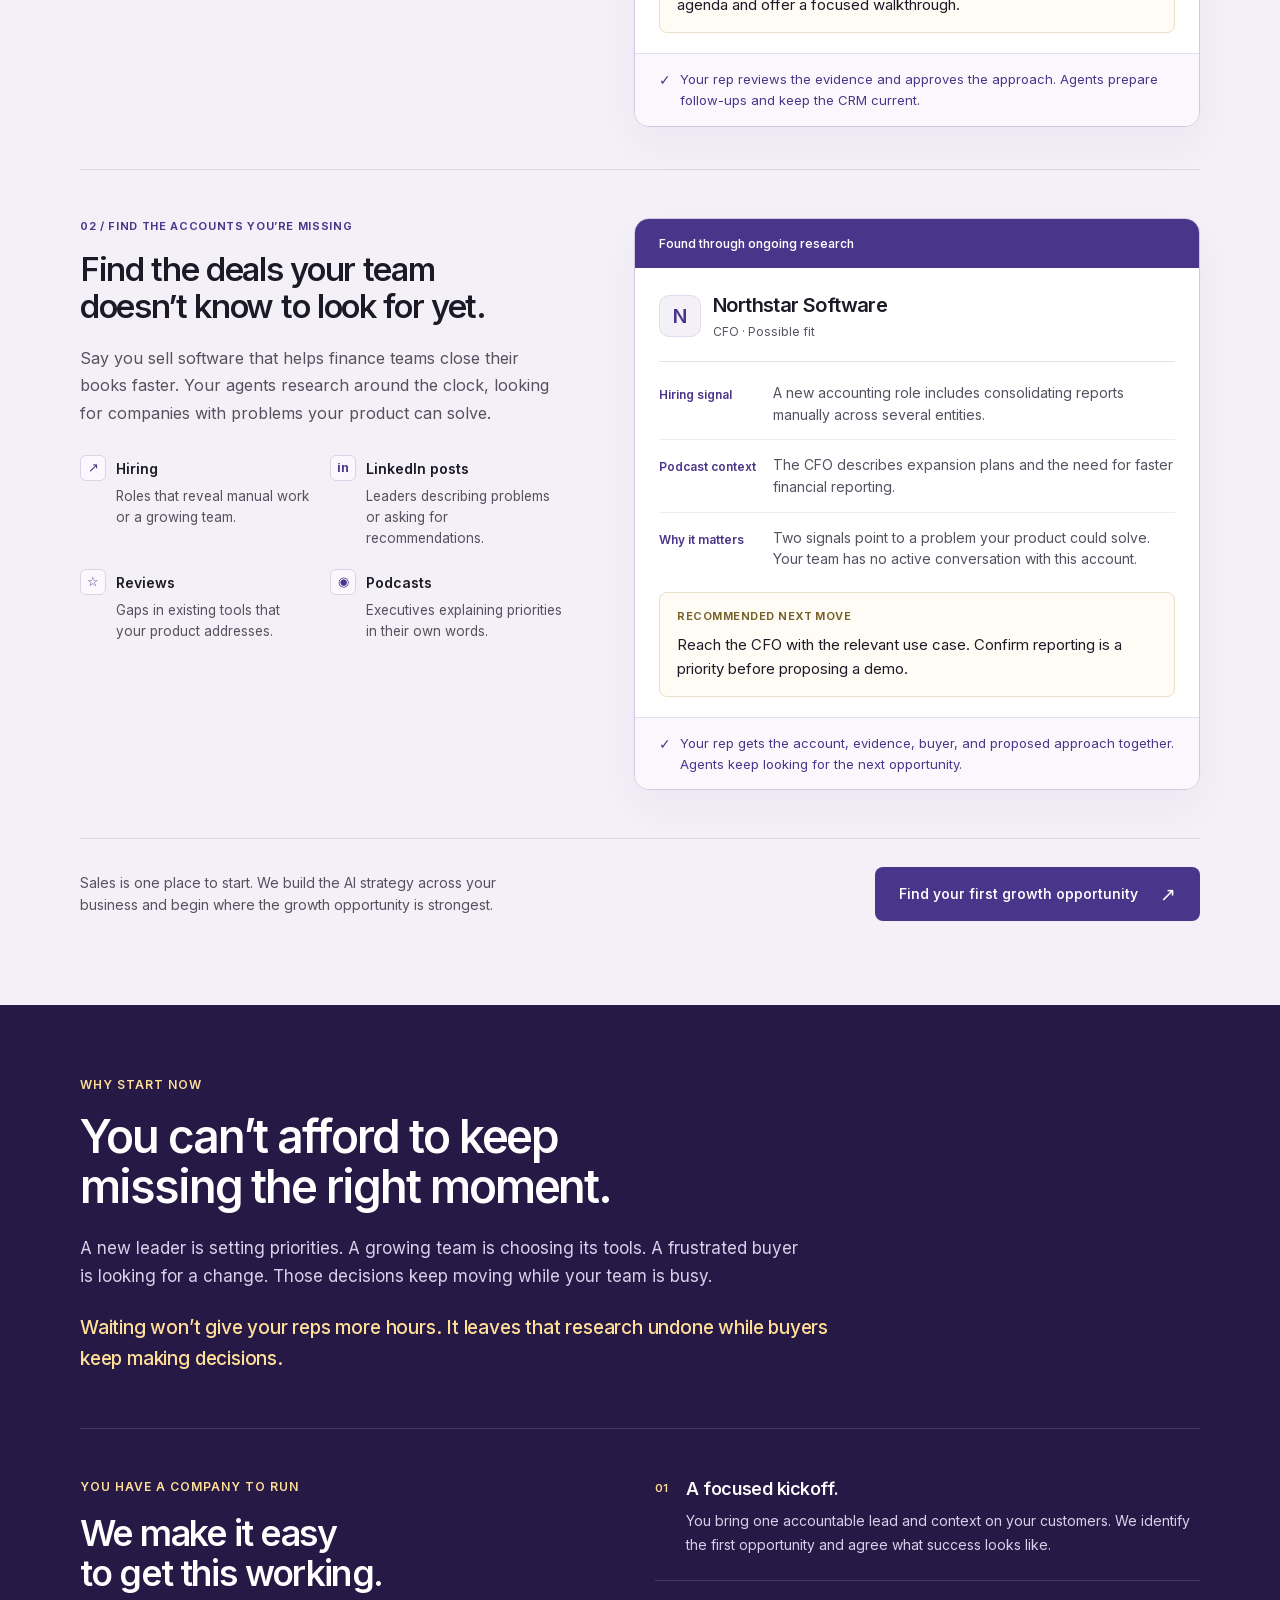
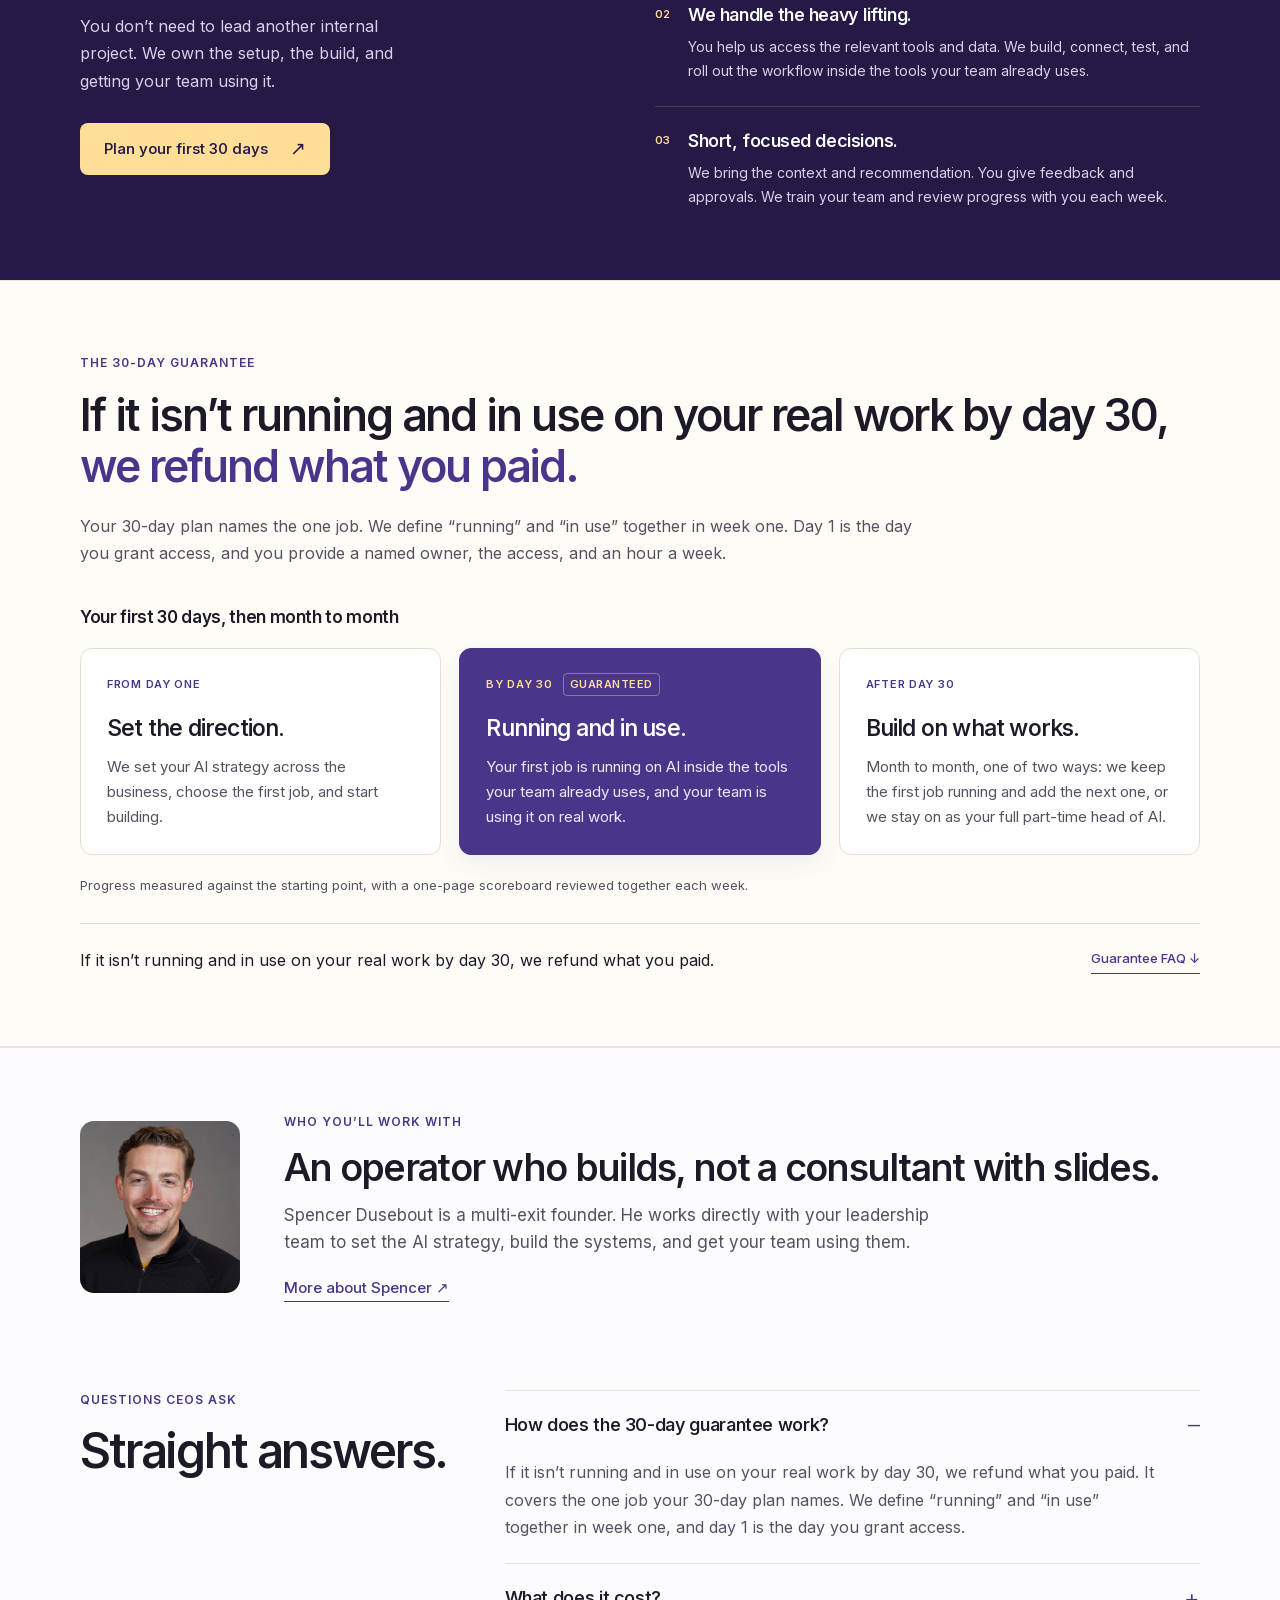
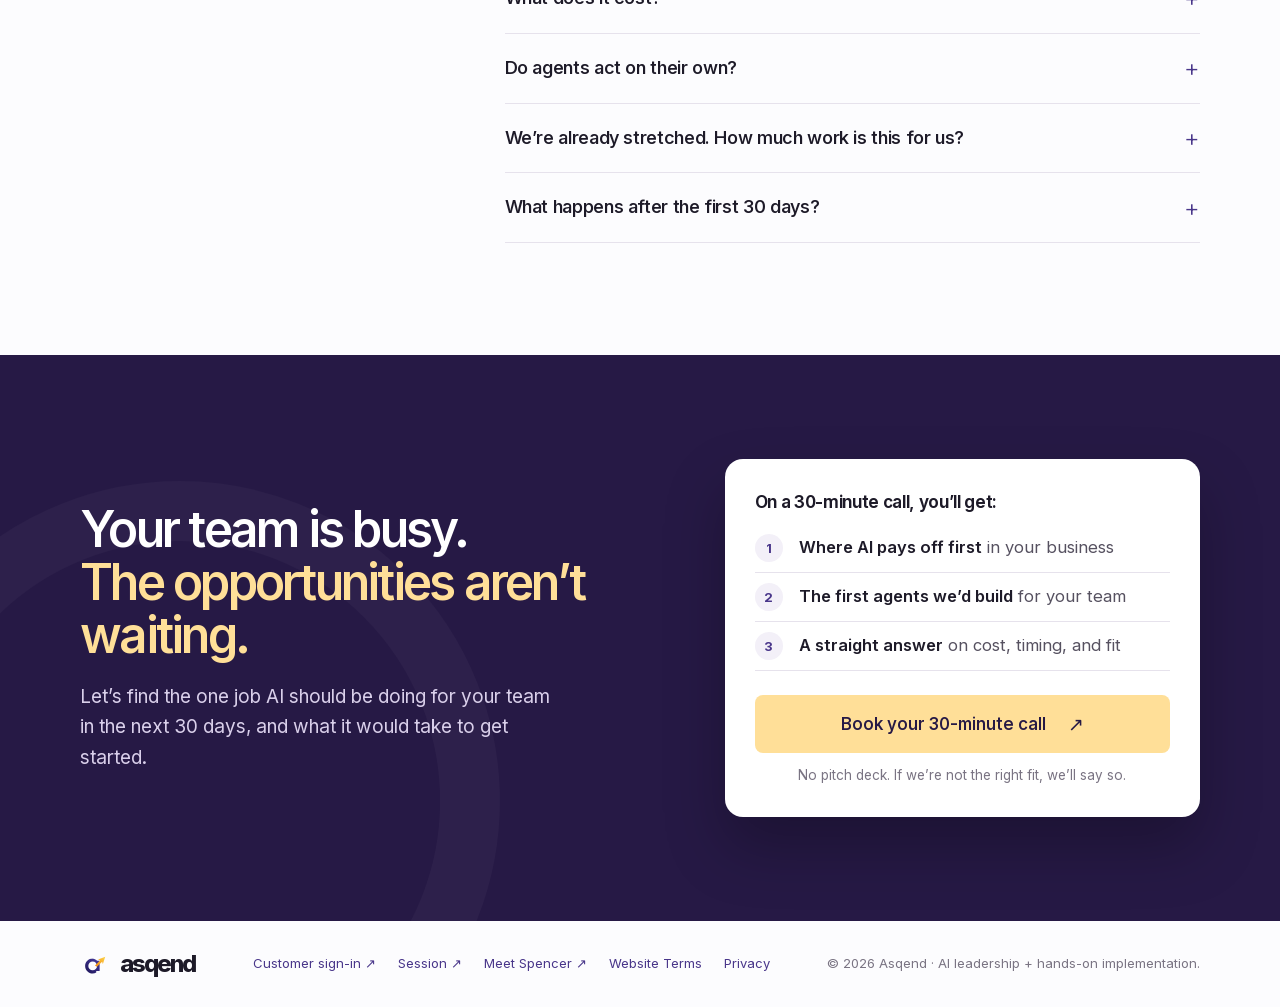
==== commit df2cafcc: "Closing line: one job in 30 days, not growth Co-Authored-By: Claude Opus 5.5 <noreply@anthropic.com>" ====
--- a/index.html
+++ b/index.html
@@ -464,7 +464,7 @@
   <section class="closing" aria-labelledby="close-title"><div class="container close-grid">
     <div>
       <h2 id="close-title">Your team is busy.<br><em>The opportunities aren’t waiting.</em></h2>
-      <p class="close-sub">Let’s find where AI can contribute to growth in the next 30 days, and what it would take to get started.</p>
+      <p class="close-sub">Let’s find the one job AI should be doing for your team in the next 30 days, and what it would take to get started.</p>
     </div>
     <div class="call-card">
       <p class="call-head">On a 30-minute call, you’ll get:</p>
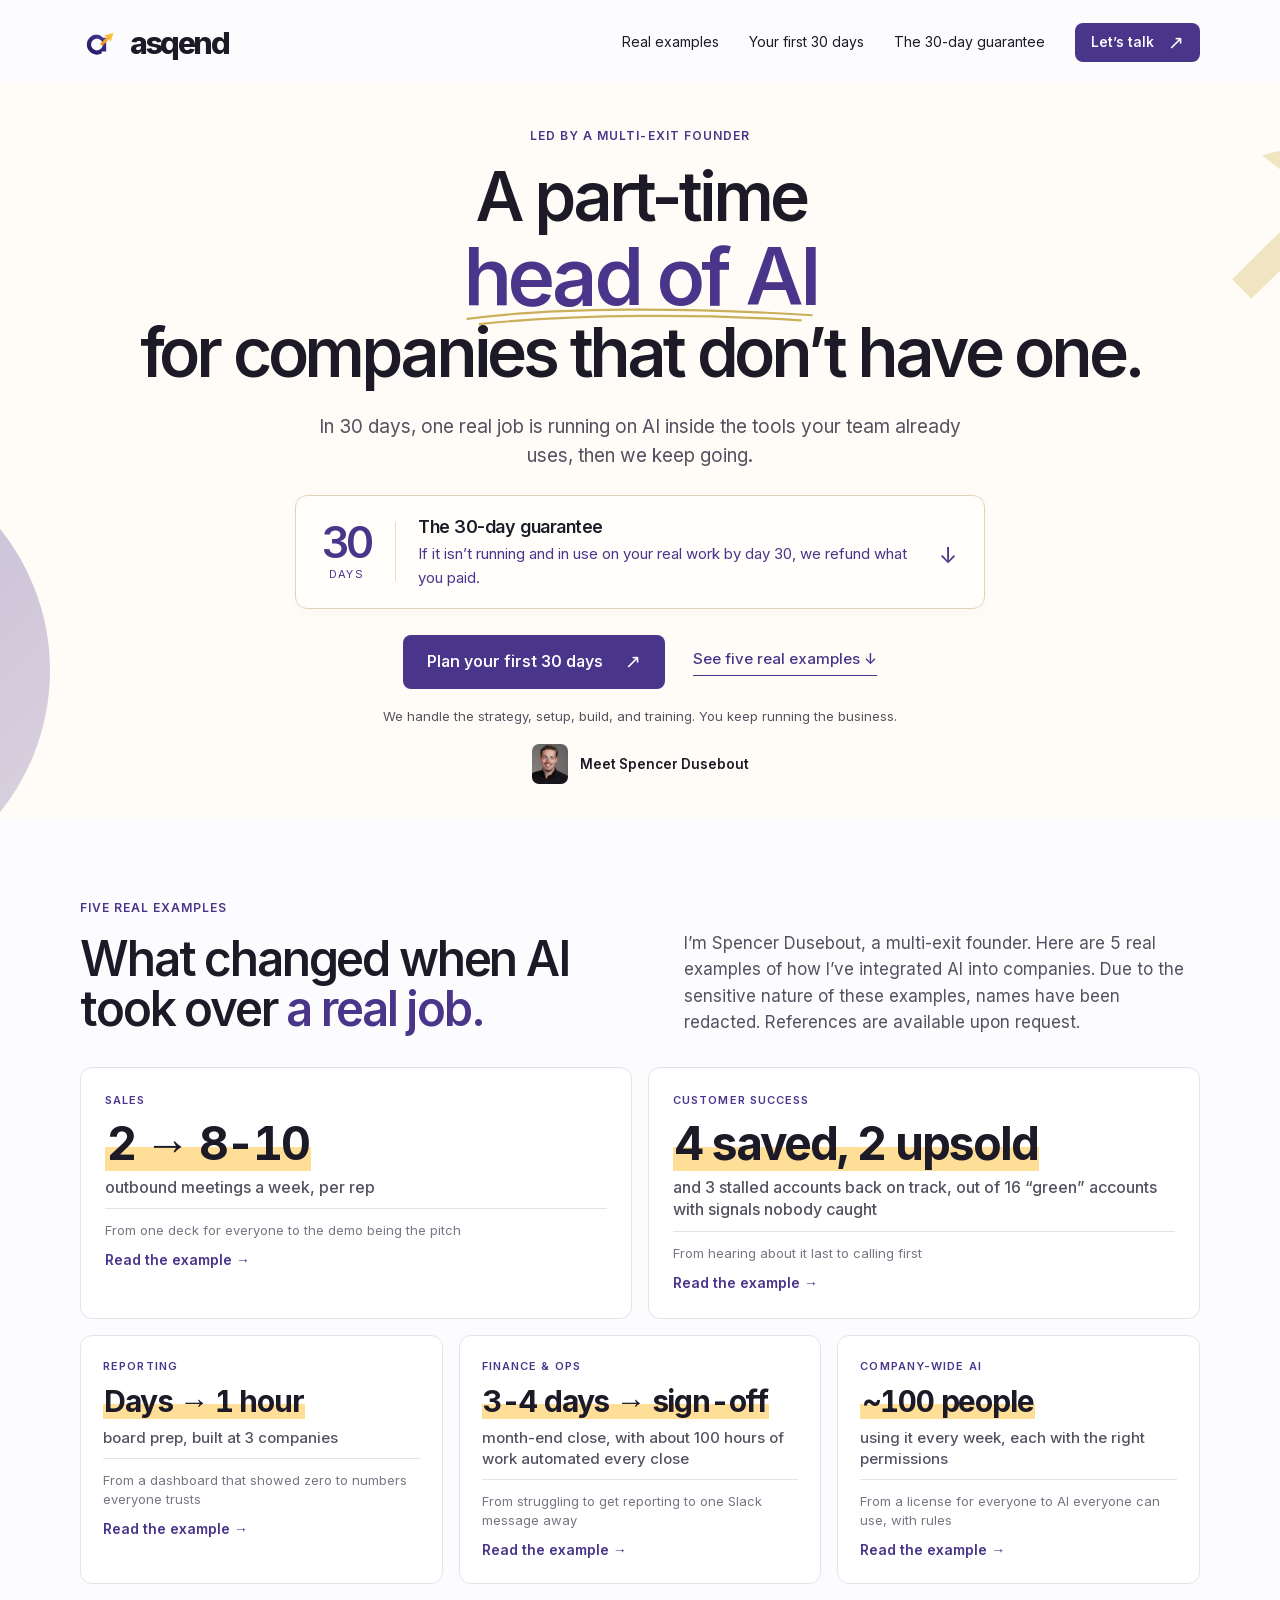
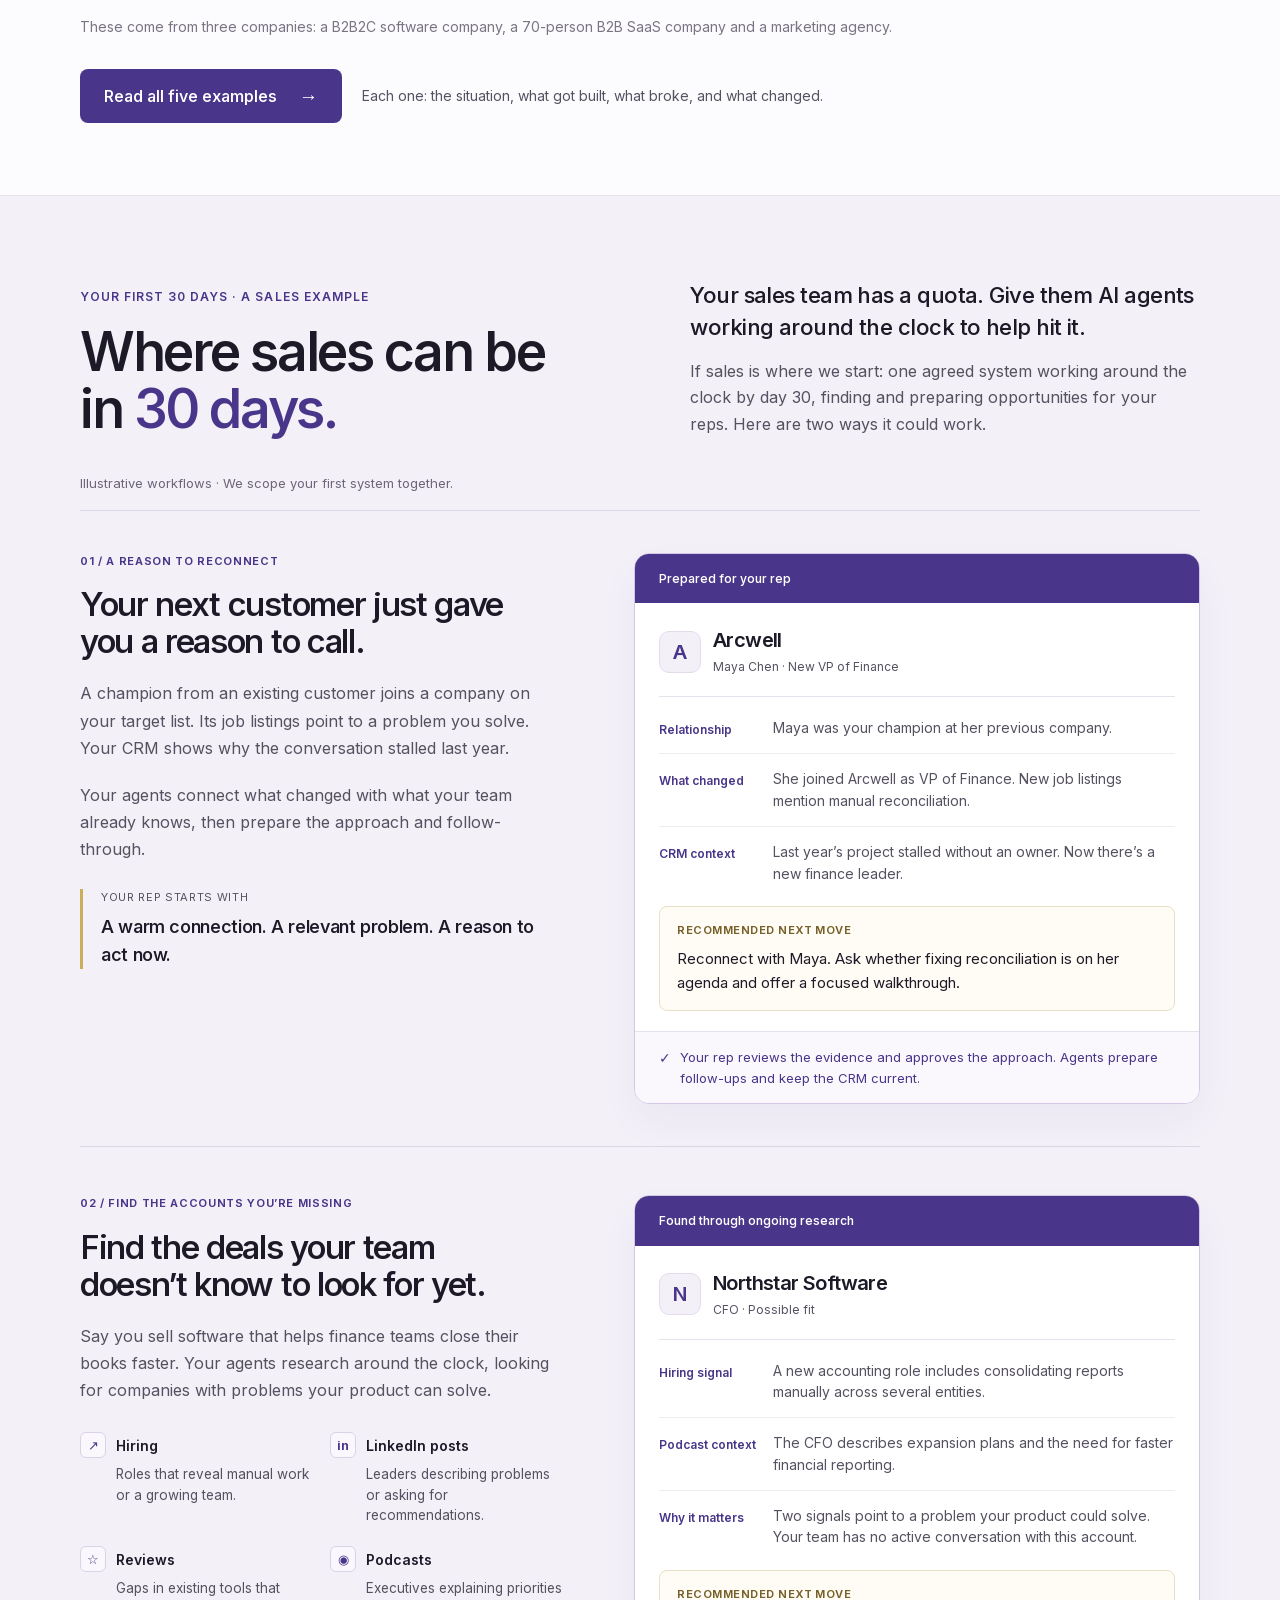
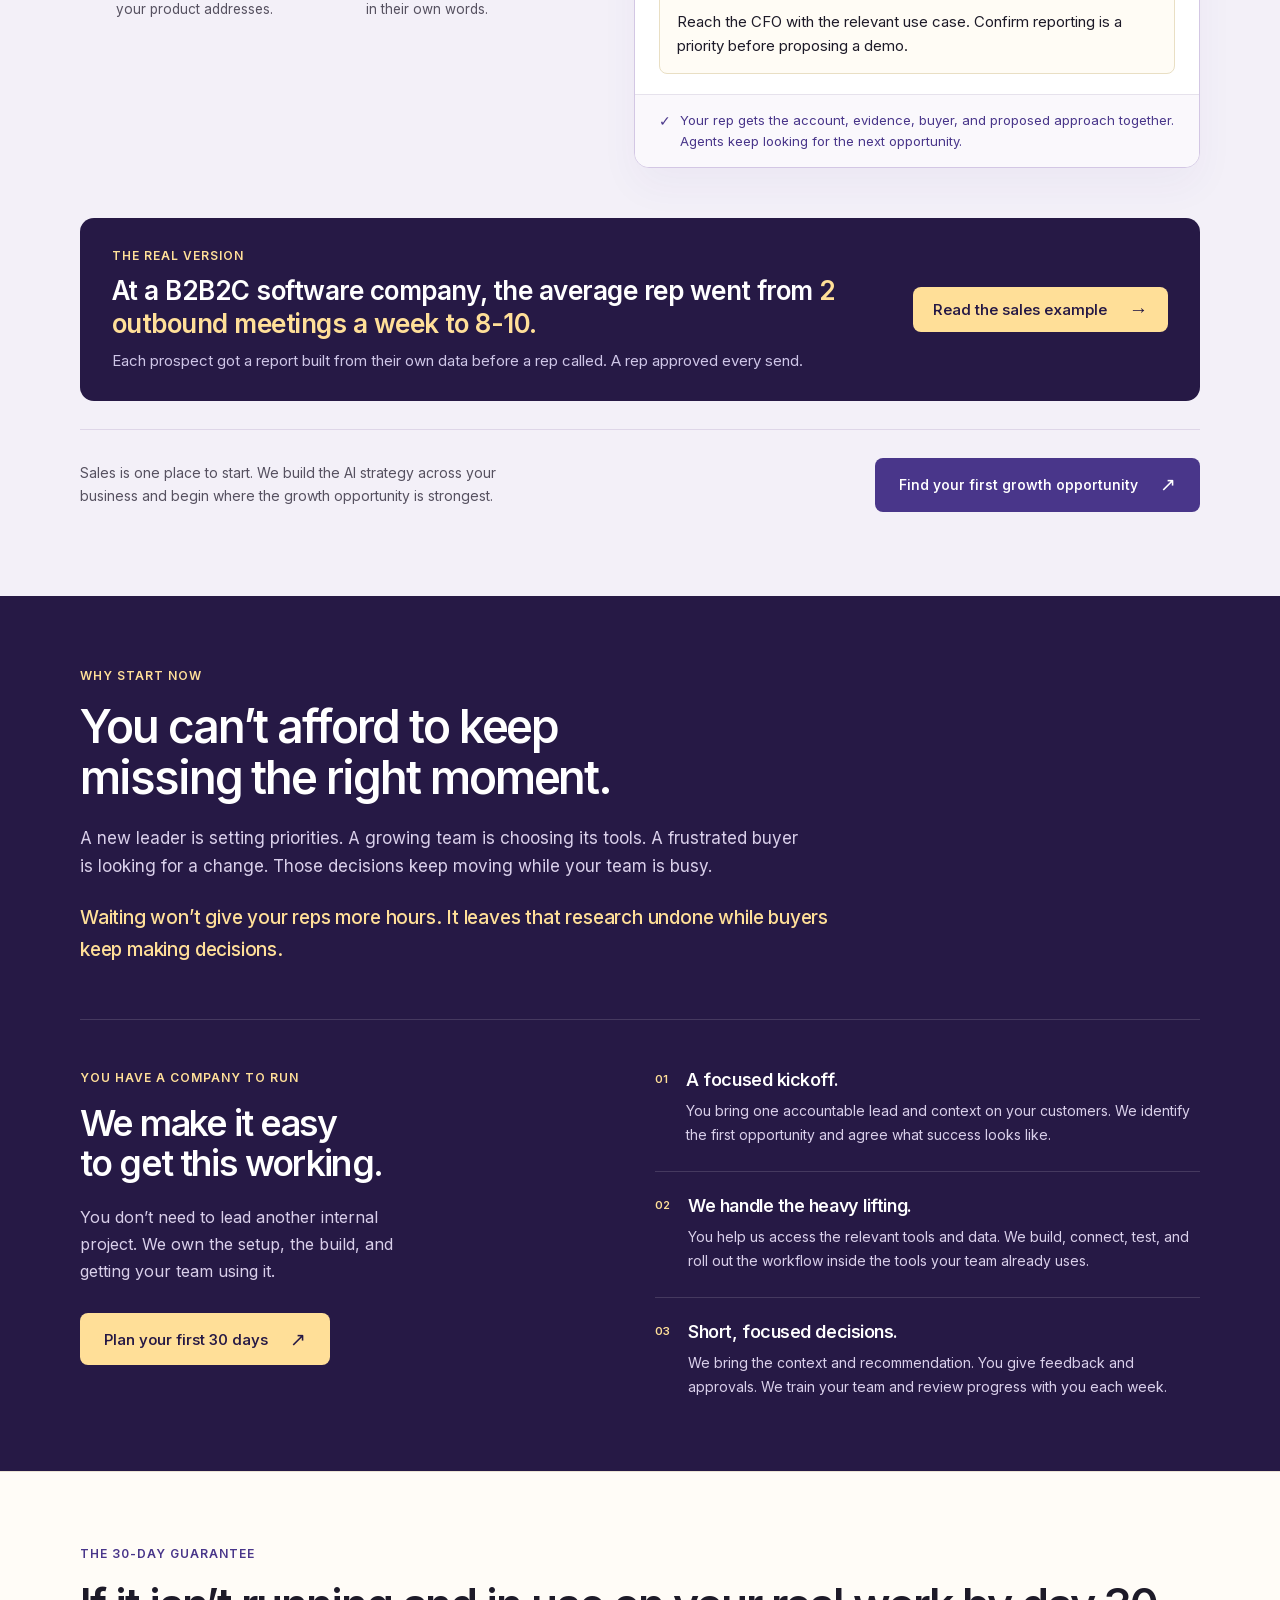
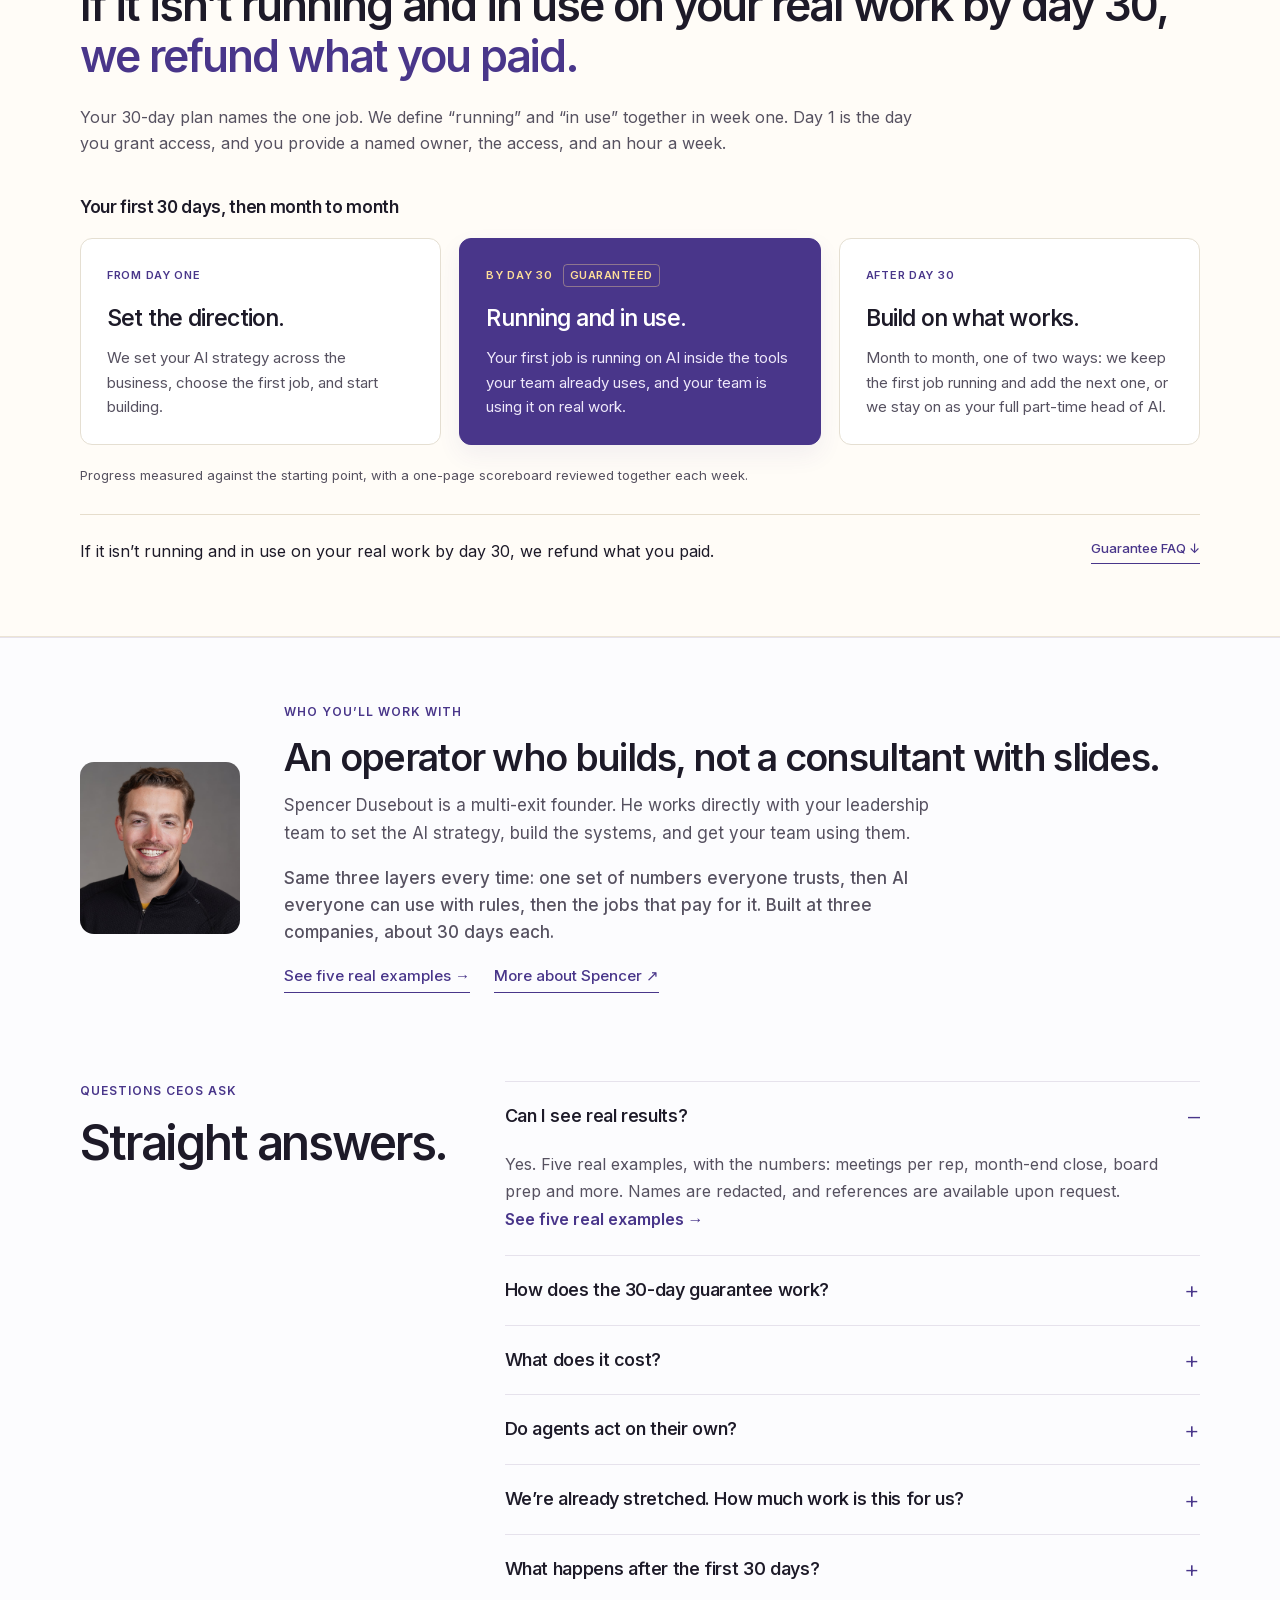
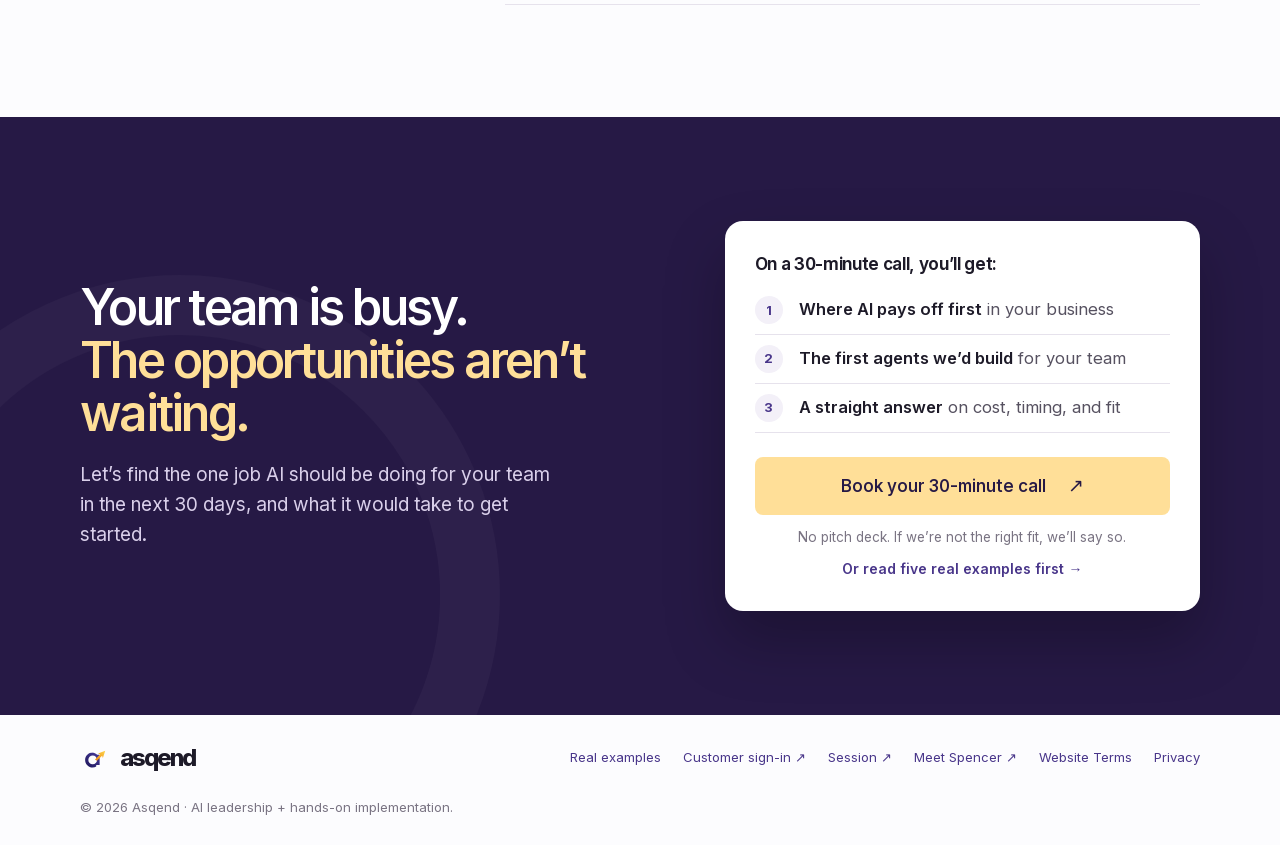
==== commit e2794d4e: "Five real examples: homepage section and /work page - New #examples section after the hero: Spencer'" ====
--- a/index.html
+++ b/index.html
@@ -295,11 +295,13 @@
 </style>
 <link rel="stylesheet" href="growth-offer.css?v=33ac35418680">
 <link rel="stylesheet" href="sales-growth.css">
+<link rel="stylesheet" href="examples.css">
 </head>
 <body>
 <header class="site-header container">
   <a class="wordmark" href="#top" aria-label="Asqend home"><img src="assets/asqend-icon.svg" alt="" width="40" height="40"><span>asqend</span></a>
   <nav aria-label="Main navigation">
+    <a href="#examples">Real examples</a>
     <a href="#sales">Your first 30 days</a>
     <a href="#guarantee">The 30-day guarantee</a>
     <a class="button button-sm" href="https://calendar.app.google/reG4Q89hQvt1WUia6" target="_blank" rel="noopener">Let’s talk <span aria-hidden="true">↗</span></a>
@@ -321,12 +323,29 @@
       </a>
       <div class="actions">
         <a class="button" id="hero-cta" href="https://calendar.app.google/reG4Q89hQvt1WUia6" target="_blank" rel="noopener">Plan your first 30 days <span aria-hidden="true">↗</span></a>
-        <a class="textlink" href="#sales">Your first 30 days ↓</a>
+        <a class="textlink" href="#examples">See five real examples ↓</a>
       </div>
       <p class="hero-accountability">We handle the strategy, setup, build, and training. You keep running the business.</p>
       <a class="founder" href="https://spencerdusebout.com/" target="_blank" rel="noopener"><img src="assets/spencer-dusebout.jpg" alt="" width="36" height="40"><span><strong>Meet Spencer Dusebout</strong></span></a>
     </div>
   </section>
+
+  <!-- FIVE REAL EXAMPLES -->
+  <section class="examples" id="examples" aria-labelledby="examples-title"><div class="container examples-inner">
+    <div class="examples-head">
+      <div><p class="eyebrow">Five real examples</p><h2 id="examples-title">What changed when AI took over <em>a real job.</em></h2></div>
+      <p class="examples-intro">I’m Spencer Dusebout, a multi-exit founder. Here are 5 real examples of how I’ve integrated AI into companies. Due to the sensitive nature of these examples, names have been redacted. References are available upon request.</p>
+    </div>
+    <div class="ex-tiles">
+      <a class="ex-tile ex-lead" href="/work/#sales"><span class="ex-area">Sales</span><span class="ex-num"><span class="ex-mark">2 → 8-10</span></span><span class="ex-cap">outbound meetings a week, per rep</span><span class="ex-title">From one deck for everyone to the demo being the pitch</span><span class="ex-go">Read the example →</span></a>
+      <a class="ex-tile ex-lead" href="/work/#customer-success"><span class="ex-area">Customer success</span><span class="ex-num"><span class="ex-mark">4 saved, 2 upsold</span></span><span class="ex-cap">and 3 stalled accounts back on track, out of 16 “green” accounts with signals nobody caught</span><span class="ex-title">From hearing about it last to calling first</span><span class="ex-go">Read the example →</span></a>
+      <a class="ex-tile" href="/work/#reporting"><span class="ex-area">Reporting</span><span class="ex-num"><span class="ex-mark">Days → 1 hour</span></span><span class="ex-cap">board prep, built at 3 companies</span><span class="ex-title">From a dashboard that showed zero to numbers everyone trusts</span><span class="ex-go">Read the example →</span></a>
+      <a class="ex-tile" href="/work/#finance-ops"><span class="ex-area">Finance &amp; ops</span><span class="ex-num"><span class="ex-mark"><span class="nw">3-4 days</span> → <span class="nw">sign-off</span></span></span><span class="ex-cap">month-end close, with about 100 hours of work automated every close</span><span class="ex-title">From struggling to get reporting to one Slack message away</span><span class="ex-go">Read the example →</span></a>
+      <a class="ex-tile" href="/work/#company-wide-ai"><span class="ex-area">Company-wide AI</span><span class="ex-num"><span class="ex-mark">~100 people</span></span><span class="ex-cap">using it every week, each with the right permissions</span><span class="ex-title">From a license for everyone to AI everyone can use, with rules</span><span class="ex-go">Read the example →</span></a>
+    </div>
+    <p class="ex-companies">These come from three companies: a B2B2C software company, a 70-person B2B SaaS company and a marketing agency.</p>
+    <div class="ex-actions"><a class="button" href="/work/">Read all five examples <span aria-hidden="true">→</span></a><p>Each one: the situation, what got built, what broke, and what changed.</p></div>
+  </div></section>
 
   <!-- SALES AS ONE APPLICATION OF THE BROADER OFFER -->
   <section class="sales sales-growth" id="sales" aria-labelledby="sales-title"><div class="container section">
@@ -381,6 +400,10 @@
         <p class="rep-decision"><span aria-hidden="true">✓</span> Your rep gets the account, evidence, buyer, and proposed approach together. Agents keep looking for the next opportunity.</p>
       </div>
     </article>
+    <div class="real-version">
+      <div><p class="eyebrow">The real version</p><p class="rv-line">At a B2B2C software company, the average rep went from <em>2 outbound meetings a week to 8-10.</em></p><p class="rv-sub">Each prospect got a report built from their own data before a rep called. A rep approved every send.</p></div>
+      <a class="button button-gold" href="/work/#sales">Read the sales example <span aria-hidden="true">→</span></a>
+    </div>
     <div class="sales-bottom"><p>Sales is one place to start. We build the AI strategy across your business and begin where the growth opportunity is strongest.</p><a class="button" href="https://calendar.app.google/reG4Q89hQvt1WUia6" target="_blank" rel="noopener">Find your first growth opportunity <span aria-hidden="true">↗</span></a></div>
   </div></section>
 
@@ -442,7 +465,8 @@
       <p class="eyebrow">Who you’ll work with</p>
       <h2 id="proof-title">An operator who builds, not a consultant with slides.</h2>
       <p>Spencer Dusebout is a multi-exit founder. He works directly with your leadership team to set the AI strategy, build the systems, and get your team using them.</p>
-      <a class="textlink" href="https://spencerdusebout.com/" target="_blank" rel="noopener">More about Spencer ↗</a>
+      <p class="proof-layers">Same three layers every time: one set of numbers everyone trusts, then AI everyone can use with rules, then the jobs that pay for it. Built at three companies, about 30 days each.</p>
+      <div class="proof-links"><a class="textlink" href="/work/">See five real examples →</a><a class="textlink" href="https://spencerdusebout.com/" target="_blank" rel="noopener">More about Spencer ↗</a></div>
     </div>
   </div></section>
 
@@ -451,7 +475,8 @@
     <div class="faq-wrap">
       <div><p class="eyebrow">Questions CEOs ask</p><h2 id="faq-title">Straight answers.</h2></div>
       <div class="faq">
-        <details open><summary>How does the 30-day guarantee work?</summary><p>If it isn’t running and in use on your real work by day 30, we refund what you paid. It covers the one job your 30-day plan names. We define “running” and “in use” together in week one, and day 1 is the day you grant access.</p></details>
+        <details open><summary>Can I see real results?</summary><p>Yes. Five real examples, with the numbers: meetings per rep, month-end close, board prep and more. Names are redacted, and references are available upon request. <a class="faq-link" href="/work/">See five real examples →</a></p></details>
+        <details><summary>How does the 30-day guarantee work?</summary><p>If it isn’t running and in use on your real work by day 30, we refund what you paid. It covers the one job your 30-day plan names. We define “running” and “in use” together in week one, and day 1 is the day you grant access.</p></details>
         <details><summary>What does it cost?</summary><p>A fixed fee for the first 30 days, covering the strategy, the build, rollout, training, and weekly reviews. Then it’s month to month, one of two ways: we keep the first job running and add the next one, or we stay on as your full part-time head of AI. You’ll see the full cost, including any separate software costs, in your proposal before you commit.</p></details>
         <details><summary>Do agents act on their own?</summary><p>Only within rules we agree with you. Research, monitoring, and drafts can run in the background. Routine actions you’ve approved can run automatically. We define which actions need a person’s approval and what gets recorded before the system goes live.</p></details>
         <details><summary>We’re already stretched. How much work is this for us?</summary><p>We own the implementation. You provide one accountable lead, a focused kickoff, access to the relevant tools and data, and people who can answer questions about the work. After that, we need timely feedback and approvals plus a short weekly review. We prepare the context and recommendations, handle the build and training, and agree your team’s responsibilities before we start.</p></details>
@@ -475,13 +500,14 @@
       </ol>
       <a class="button button-gold" id="close-cta" href="https://calendar.app.google/reG4Q89hQvt1WUia6" target="_blank" rel="noopener">Book your 30-minute call <span aria-hidden="true">↗</span></a>
       <p class="call-note">No pitch deck. If we’re not the right fit, we’ll say so.</p>
+      <a class="close-alt" href="/work/">Or read five real examples first →</a>
     </div>
   </div></section>
 </main>
 
 <footer class="site-footer container">
   <a class="wordmark" href="#top"><img src="assets/asqend-icon.svg" alt="" width="30" height="30"><span>asqend</span></a>
-  <nav aria-label="Footer"><a href="https://app.asqend.com" target="_blank" rel="noopener">Customer sign-in ↗</a><a href="https://session.asqend.com" target="_blank" rel="noopener">Session ↗</a><a href="https://spencerdusebout.com/" target="_blank" rel="noopener">Meet Spencer ↗</a><a href="https://asqend.com/website-terms.html">Website Terms</a><a href="https://asqend.com/privacy.html">Privacy</a></nav>
+  <nav aria-label="Footer"><a href="/work/">Real examples</a><a href="https://app.asqend.com" target="_blank" rel="noopener">Customer sign-in ↗</a><a href="https://session.asqend.com" target="_blank" rel="noopener">Session ↗</a><a href="https://spencerdusebout.com/" target="_blank" rel="noopener">Meet Spencer ↗</a><a href="https://asqend.com/website-terms.html">Website Terms</a><a href="https://asqend.com/privacy.html">Privacy</a></nav>
   <span>© 2026 Asqend · AI leadership + hands-on implementation.</span>
 </footer>
 
--- a/examples.css
+++ b/examples.css
@@ -0,0 +1,148 @@
+/* Five real examples: the homepage section, its links elsewhere on the homepage, and the /work page. */
+.nw,.w-hero h1 em,.examples-head h2 em{white-space:nowrap}
+
+/* result tiles (homepage #examples and /work hero) */
+.ex-tiles{display:grid;grid-template-columns:repeat(6,minmax(0,1fr));gap:16px}
+.ex-tile{grid-column:span 2;display:flex;flex-direction:column;gap:10px;background:#fff;border:1px solid var(--line);border-radius:12px;padding:22px;color:var(--ink);transition:border-color .15s,transform .15s}
+.ex-tile.ex-lead{grid-column:span 3;padding:24px}
+.ex-tile:hover{border-color:var(--purple);transform:translateY(-2px)}
+.ex-area{font-size:11px;font-weight:600;letter-spacing:.1em;text-transform:uppercase;color:var(--purple)}
+.ex-num{font-size:clamp(22px,2.5vw,30px);font-weight:700;letter-spacing:-.04em;line-height:1.05;font-variant-numeric:tabular-nums}
+.ex-lead .ex-num{font-size:clamp(36px,4vw,46px);letter-spacing:-.045em;line-height:1}
+.ex-mark{background:linear-gradient(transparent 58%,var(--gold) 58%);padding:0 .04em}
+.ex-cap{font-size:15px;font-weight:500;line-height:1.4;color:var(--body)}
+.ex-lead .ex-cap{font-size:16px}
+.ex-title{font-size:13px;line-height:1.4;color:var(--soft);border-top:1px solid var(--line);padding-top:12px}
+.ex-go{font-size:14px;font-weight:600;color:var(--purple)}
+.ex-companies{font-size:14px;line-height:1.5;color:var(--soft)}
+
+/* homepage section */
+.examples{background:var(--paper);border-bottom:1px solid var(--line)}
+.examples-inner{padding-block:80px 72px;display:flex;flex-direction:column;gap:32px}
+.examples-head{display:flex;gap:48px;flex-wrap:wrap;align-items:flex-end}
+.examples-head>div{flex:1 1 420px;min-width:0}
+.examples-head h2{font-size:48px;line-height:1.06}
+.examples-head h2 em{font-style:normal;color:var(--purple)}
+.examples-intro{flex:1 1 380px;min-width:0;font-size:17px;line-height:1.55;color:var(--body)}
+.ex-actions{display:flex;align-items:center;gap:20px;flex-wrap:wrap}
+.ex-actions p{font-size:14px;color:var(--body)}
+
+/* sales section: the real version */
+.real-version{display:flex;gap:32px;align-items:center;flex-wrap:wrap;background:var(--deep);color:#fff;border-radius:14px;padding:28px 32px;margin-block:8px 28px}
+.real-version>div{flex:1 1 520px;min-width:0;display:flex;flex-direction:column;gap:10px}
+.real-version .eyebrow{color:var(--gold);margin:0}
+.rv-line{font-size:26px;font-weight:600;line-height:1.25;letter-spacing:-.02em}
+.rv-line em{font-style:normal;color:var(--gold)}
+.rv-sub{font-size:15px;line-height:1.5;color:#cfc6e8}
+.real-version .button-gold{width:auto;min-height:0;font-size:15px;padding:13px 20px}
+
+/* proof, faq, closing links */
+.proof .proof-layers{color:var(--ink);font-weight:500;margin-top:0}
+.proof-links{display:flex;gap:24px;flex-wrap:wrap}
+.faq-link{color:var(--purple);font-weight:600;white-space:nowrap}
+.close-alt{display:block;text-align:center;margin-top:10px;font-size:14px;font-weight:600;color:var(--purple)}
+
+/* /work page */
+.w-hero{background:var(--cream);border-bottom:1px solid var(--line)}
+.w-hero-inner{padding-block:56px 52px;display:flex;flex-direction:column;gap:24px}
+.w-hero h1{font-size:60px;line-height:1.04;letter-spacing:-.05em;max-width:15ch}
+.w-hero h1 em{font-style:normal;color:var(--purple)}
+.w-intro{font-size:19px;line-height:1.55;color:var(--body);max-width:62ch}
+.w-guarantee{display:flex;gap:12px;align-items:center;background:#fff;border:1px solid var(--line);border-radius:10px;padding:12px 14px;max-width:720px}
+.w-guarantee b{display:grid;place-items:center;min-width:46px;height:46px;border-radius:6px;background:var(--gold);color:var(--ink);font-size:11px;font-weight:700;line-height:1;text-align:center;padding:4px;flex:none}
+.w-guarantee b span{display:block;font-size:18px}
+.w-guarantee p{font-weight:500;line-height:1.4}
+
+.w-case{border-bottom:1px solid var(--line);scroll-margin-top:0}
+.w-case:nth-of-type(even){background:#fff}
+.w-case-head{padding-block:64px 32px;display:flex;flex-direction:column;gap:10px}
+.w-case-head h2{font-size:42px;line-height:1.08;letter-spacing:-.045em;max-width:24ch}
+.w-redact{font-size:14px;color:var(--soft)}
+.w-case-body{display:grid;grid-template-columns:minmax(0,1fr) 340px;gap:48px;align-items:start;padding-bottom:72px}
+.w-glance{grid-column:2;grid-row:1;position:sticky;top:20px;background:#fff;border:1px solid var(--line);border-radius:12px;overflow:hidden}
+.w-glance-title{font-size:11px;font-weight:600;letter-spacing:.1em;text-transform:uppercase;color:var(--purple);padding:12px 16px;border-bottom:1px solid var(--line);background:var(--lav)}
+.w-glance dl{margin:0}
+.w-glance .f{padding:12px 16px;border-bottom:1px solid var(--line);display:grid;gap:3px}
+.w-glance .f:last-child{border-bottom:0}
+.w-glance dt{font-size:10.5px;font-weight:600;letter-spacing:.08em;text-transform:uppercase;color:var(--soft)}
+.w-glance dd{margin:0;font-size:15px;line-height:1.4;color:var(--ink)}
+.w-glance .f.result{background:var(--cream)}
+.w-glance .f.result dd{font-weight:700;font-size:17px;letter-spacing:-.01em}
+.w-story{grid-column:1;grid-row:1;max-width:66ch;min-width:0;font-family:Georgia,"Times New Roman",serif;font-size:18px;line-height:1.65;color:var(--ink)}
+.w-story p{margin:0 0 1em}
+.w-story p.lead{font-family:Inter,Arial,sans-serif;font-size:21px;font-weight:500;line-height:1.5;letter-spacing:-.01em}
+.w-story p.result{font-family:Inter,Arial,sans-serif;font-weight:700;font-size:21px;line-height:1.35;letter-spacing:-.015em;background:var(--cream);border:1px solid var(--line);border-radius:10px;padding:16px 18px}
+.w-story ol.paren{list-style:none;margin:0 0 1em;padding:0;display:grid;gap:.6em}
+.w-story ol.paren li{display:grid;grid-template-columns:2.3em minmax(0,1fr)}
+.w-story ol.paren li span{font-family:Inter,Arial,sans-serif;font-weight:600;color:var(--purple);font-size:15px;padding-top:.2em}
+.w-story ol.paren li p{margin:0}
+.w-story .pull{font-family:Inter,Arial,sans-serif;font-weight:600;font-size:24px;letter-spacing:-.02em;line-height:1.3;margin:1.3em 0;padding-left:16px;border-left:4px solid var(--gold)}
+.w-thirty{font-family:Inter,Arial,sans-serif;background:var(--lav);border-radius:10px;padding:16px 18px;margin-top:22px;display:grid;gap:6px}
+.w-thirty h3{font-size:11px;font-weight:600;letter-spacing:.1em;text-transform:uppercase;color:var(--purple)}
+.w-thirty p{margin:0;font-weight:500;font-size:16px;line-height:1.45}
+.w-up{display:inline-block;margin-top:22px;font-family:Inter,Arial,sans-serif;font-size:14px;font-weight:600;color:var(--purple)}
+
+.w-band{padding-block:80px;border-bottom:1px solid var(--line)}
+.w-band.lav{background:var(--lav)}
+.w-band h2{font-size:38px;line-height:1.1;margin-top:8px}
+.w-two{display:grid;grid-template-columns:minmax(0,1fr) minmax(0,1.1fr);gap:48px;align-items:start}
+.w-two p{color:var(--body);margin-top:14px;max-width:58ch}
+.w-layers{display:grid;gap:10px}
+.w-layer{background:#fff;border:1px solid var(--line);border-radius:10px;padding:14px 16px;display:grid;grid-template-columns:86px minmax(0,1fr);gap:12px;align-items:center}
+.w-layer.base{border-color:var(--purple)}
+.w-layer .n{font-size:11px;font-weight:600;letter-spacing:.09em;text-transform:uppercase;color:var(--purple)}
+.w-layer .t{font-weight:600}
+.w-layer .l{font-size:14px;color:var(--soft);margin-top:2px}
+.w-layer .l a{color:var(--purple);font-weight:500;text-decoration:underline;text-underline-offset:3px}
+.w-rules{display:grid;grid-template-columns:repeat(auto-fit,minmax(200px,1fr));gap:12px;margin-top:24px}
+.w-rule{background:#fff;border:1px solid var(--line);border-radius:10px;padding:16px 18px}
+.w-rule b{display:block;font-weight:600;margin-bottom:4px}
+.w-rule span{color:var(--body);font-size:15px;line-height:1.45}
+
+.w-close{background:var(--deep);color:#fff}
+.w-close-grid{display:grid;grid-template-columns:1.3fr 1fr;gap:48px;align-items:center;padding-block:88px}
+.w-close h2{font-size:40px;line-height:1.08;letter-spacing:-.05em;color:#fff}
+.w-close h2 em{font-style:normal;color:var(--gold)}
+.w-close p{color:#d9cfea;margin-top:16px;max-width:52ch}
+.w-cta{display:flex;flex-direction:column;gap:12px;align-items:flex-start}
+.w-cta .button-gold{width:auto}
+.w-cta small{font-size:14px;color:#cfc6e8}
+
+@media(max-width:1000px){
+  .ex-tiles{grid-template-columns:repeat(2,minmax(0,1fr))}
+  .ex-tile,.ex-tile.ex-lead{grid-column:span 1}
+  .ex-tile:last-child{grid-column:span 2}
+  .w-case-body{grid-template-columns:1fr;gap:28px}
+  .w-glance{position:static;grid-column:auto;grid-row:auto}
+  .w-story{grid-column:auto;grid-row:auto}
+  .w-two,.w-close-grid{grid-template-columns:1fr;gap:32px}
+}
+@media(max-width:760px){
+  .ex-tiles{grid-template-columns:1fr;gap:12px}
+  .ex-tile:last-child{grid-column:auto}
+  .ex-tile,.ex-tile.ex-lead{padding:18px}
+  .ex-num{font-size:28px}
+  .ex-lead .ex-num{font-size:32px}
+  .examples-inner{padding-block:56px}
+  .examples-head{gap:16px}
+  .examples-head h2{font-size:34px}
+  .examples-intro{font-size:16px}
+  .real-version{padding:22px 20px;gap:18px}
+  .rv-line{font-size:21px}
+  .w-hero-inner{padding-block:32px 36px;gap:20px}
+  .w-hero h1{font-size:38px}
+  .w-intro{font-size:16.5px}
+  .w-case-head{padding-block:48px 22px}
+  .w-case-head h2{font-size:30px}
+  .w-case-body{padding-bottom:52px}
+  .w-story{font-size:17px}
+  .w-story p.lead{font-size:18.5px}
+  .w-story p.result{font-size:18px}
+  .w-story .pull{font-size:20px}
+  .w-band{padding-block:56px}
+  .w-band h2{font-size:28px}
+  .w-layer{grid-template-columns:1fr;gap:4px}
+  .w-close-grid{padding-block:60px 120px}
+  .w-close h2{font-size:30px}
+}
+@media(prefers-reduced-motion:reduce){.ex-tile{transition:none}}
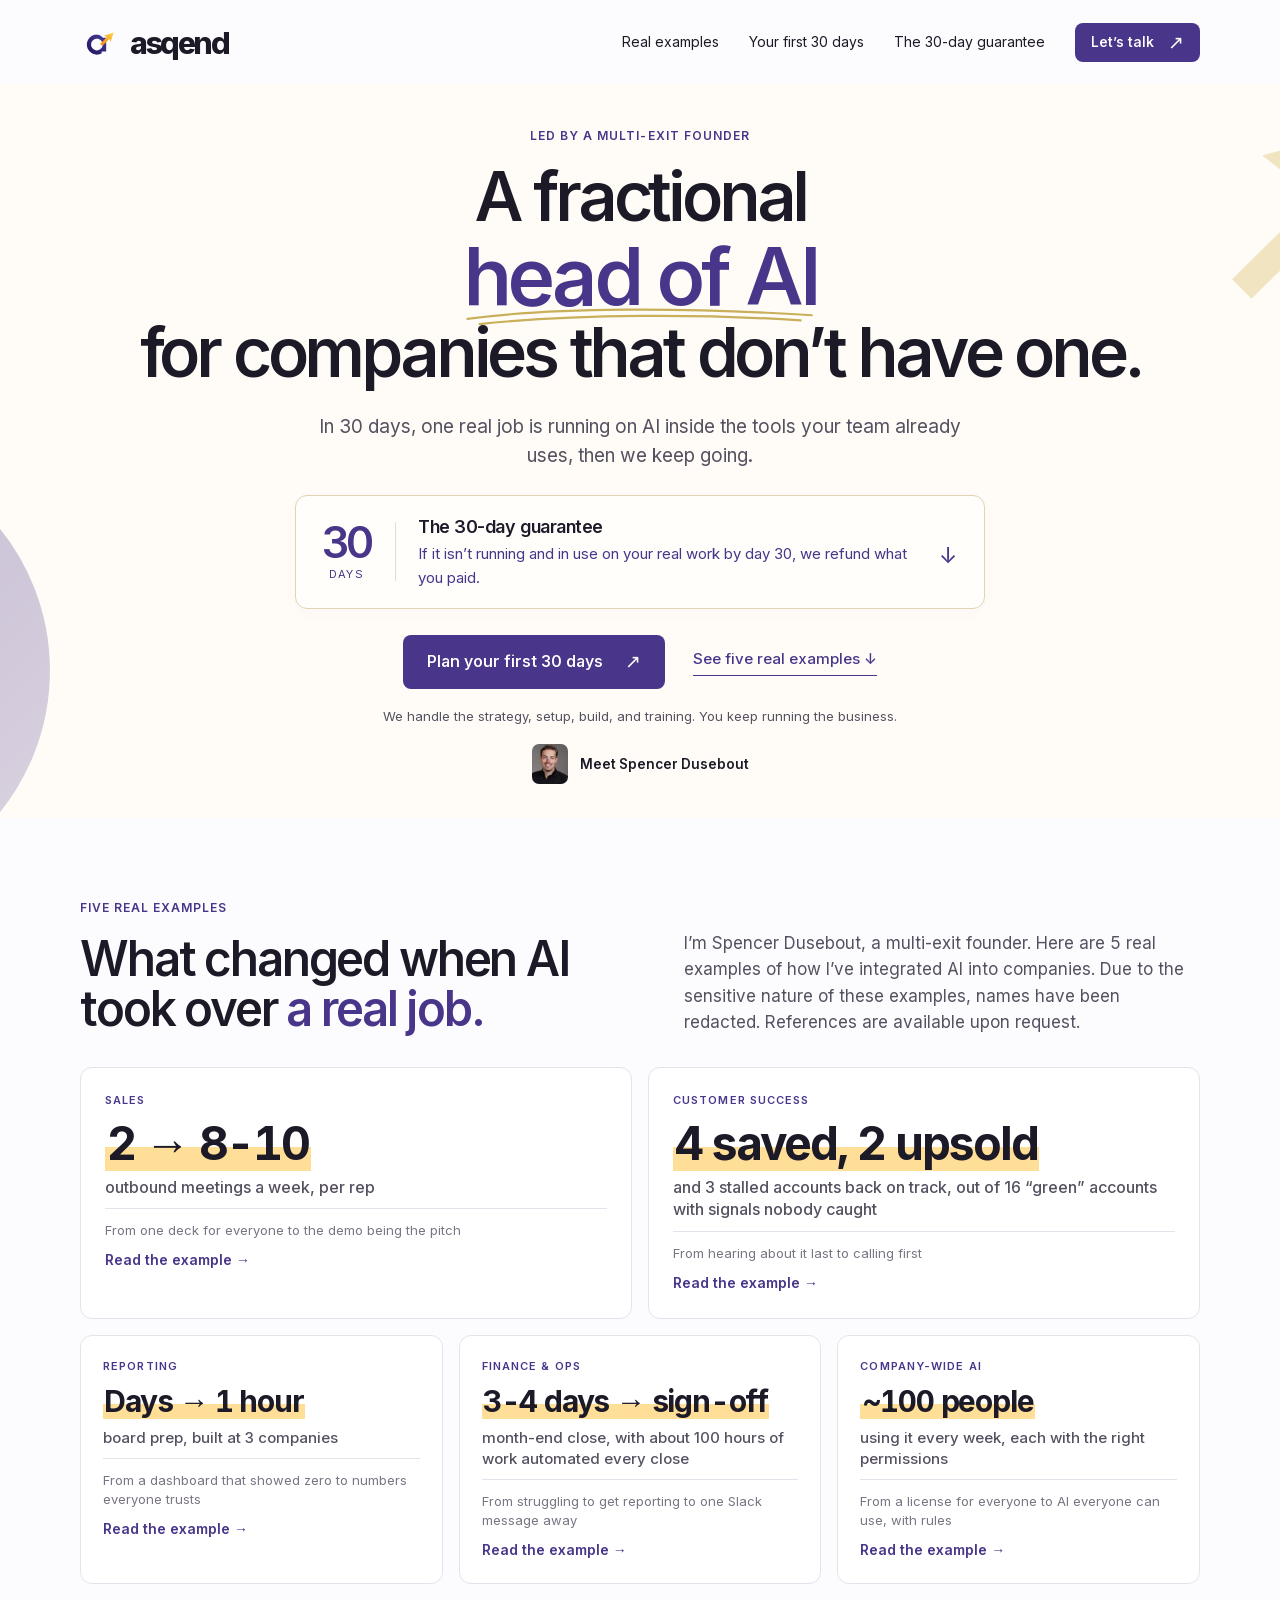
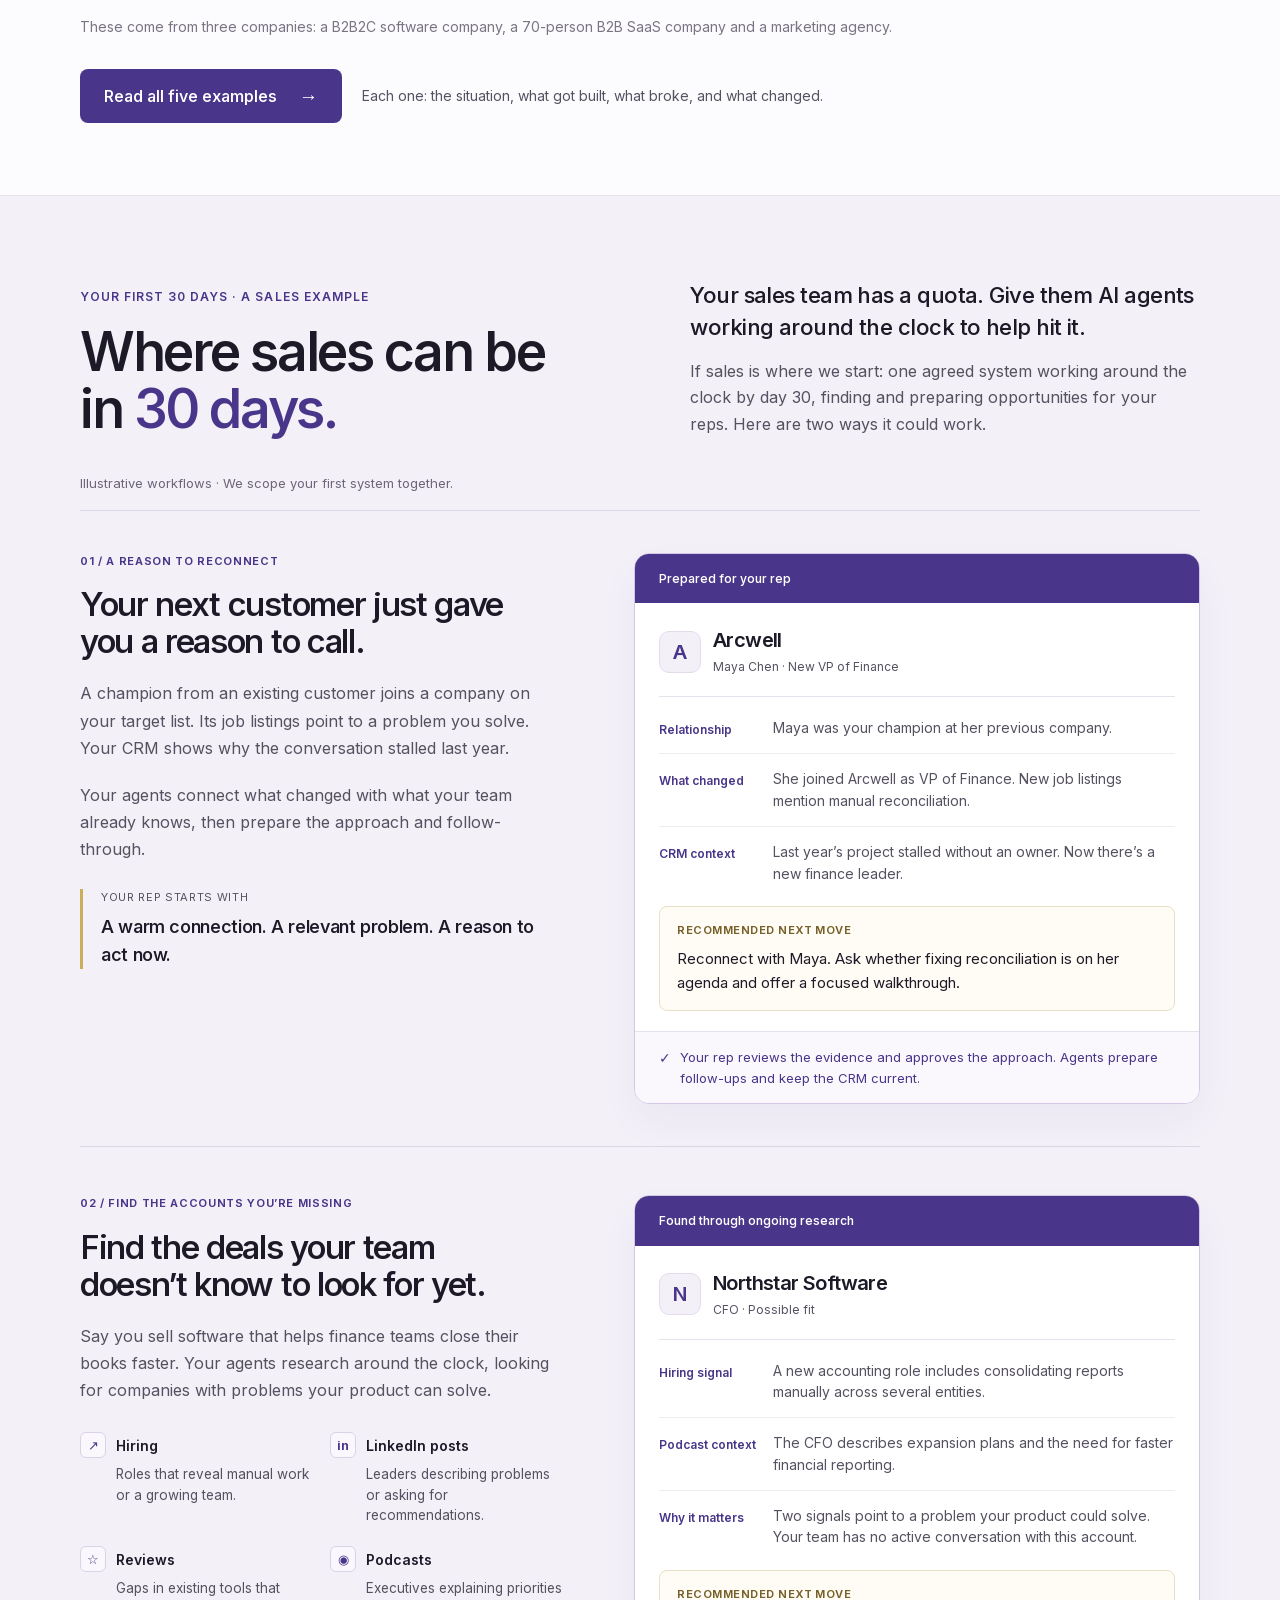
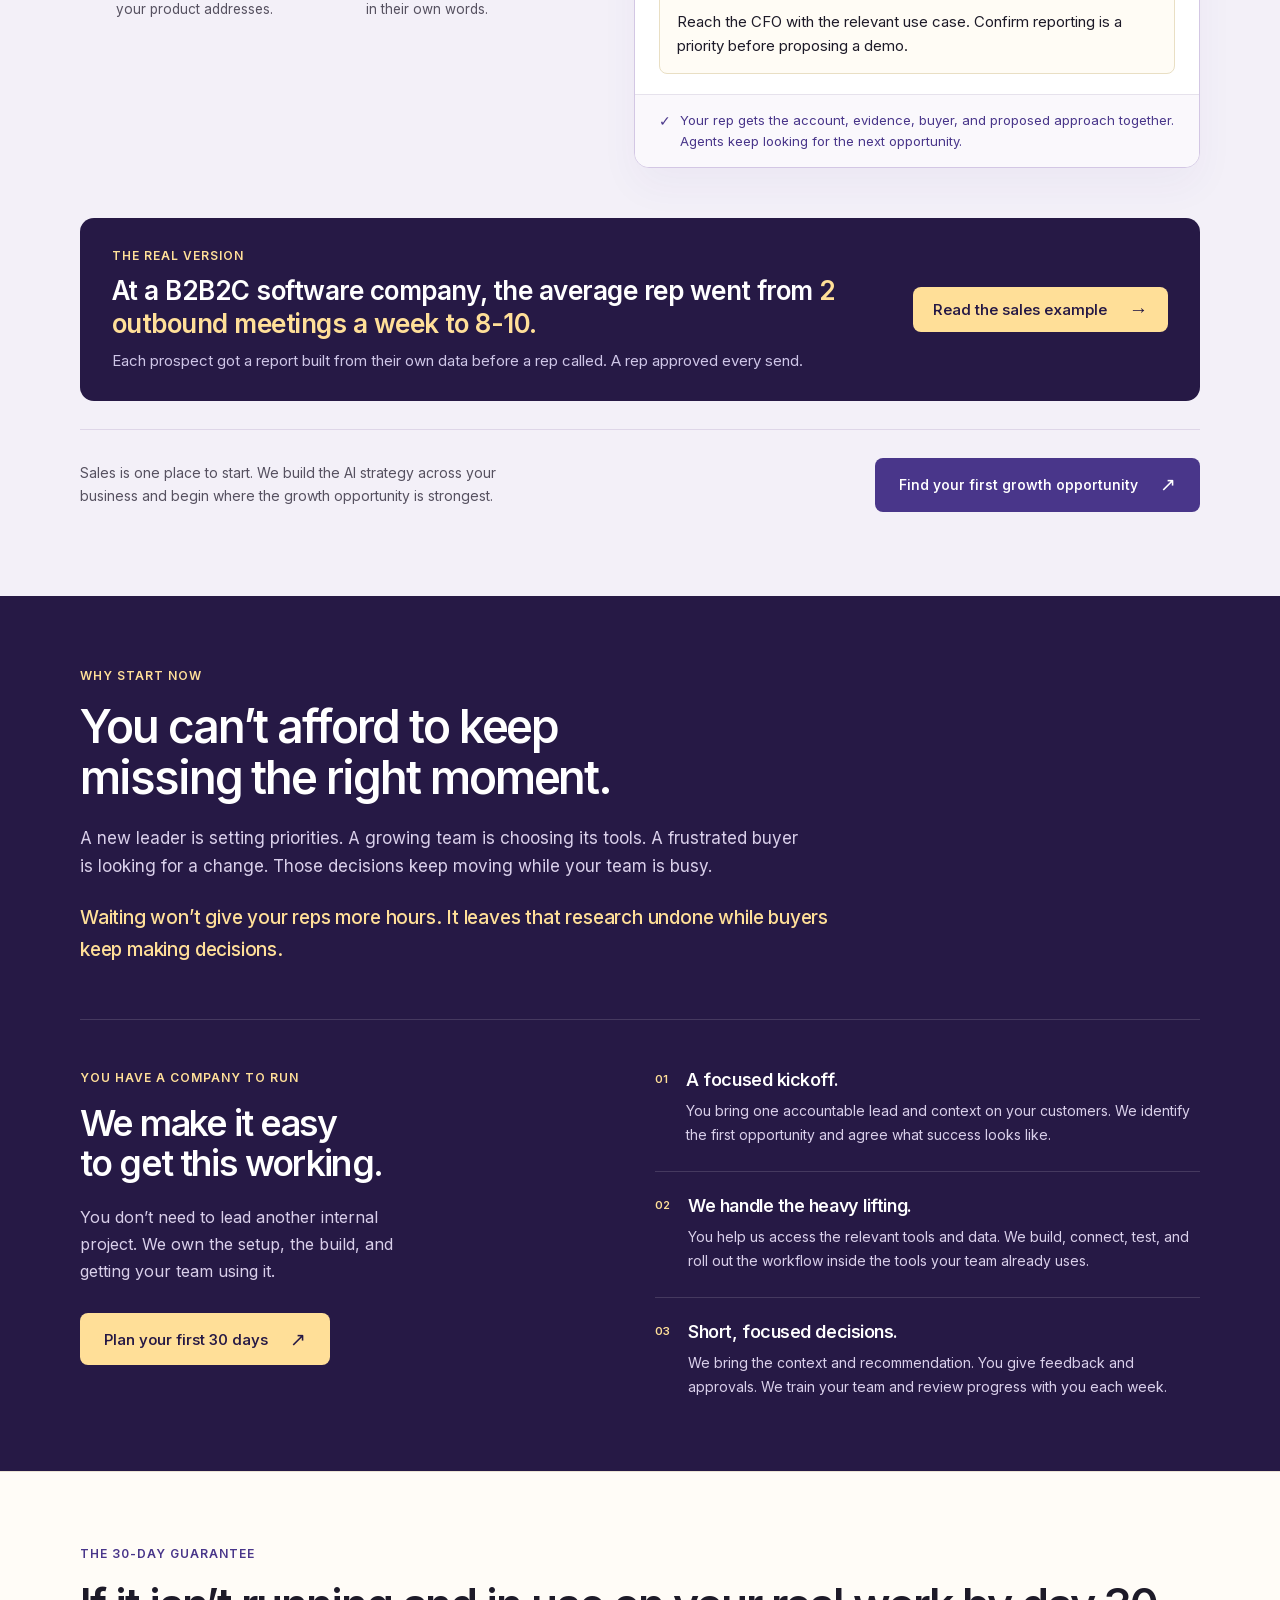
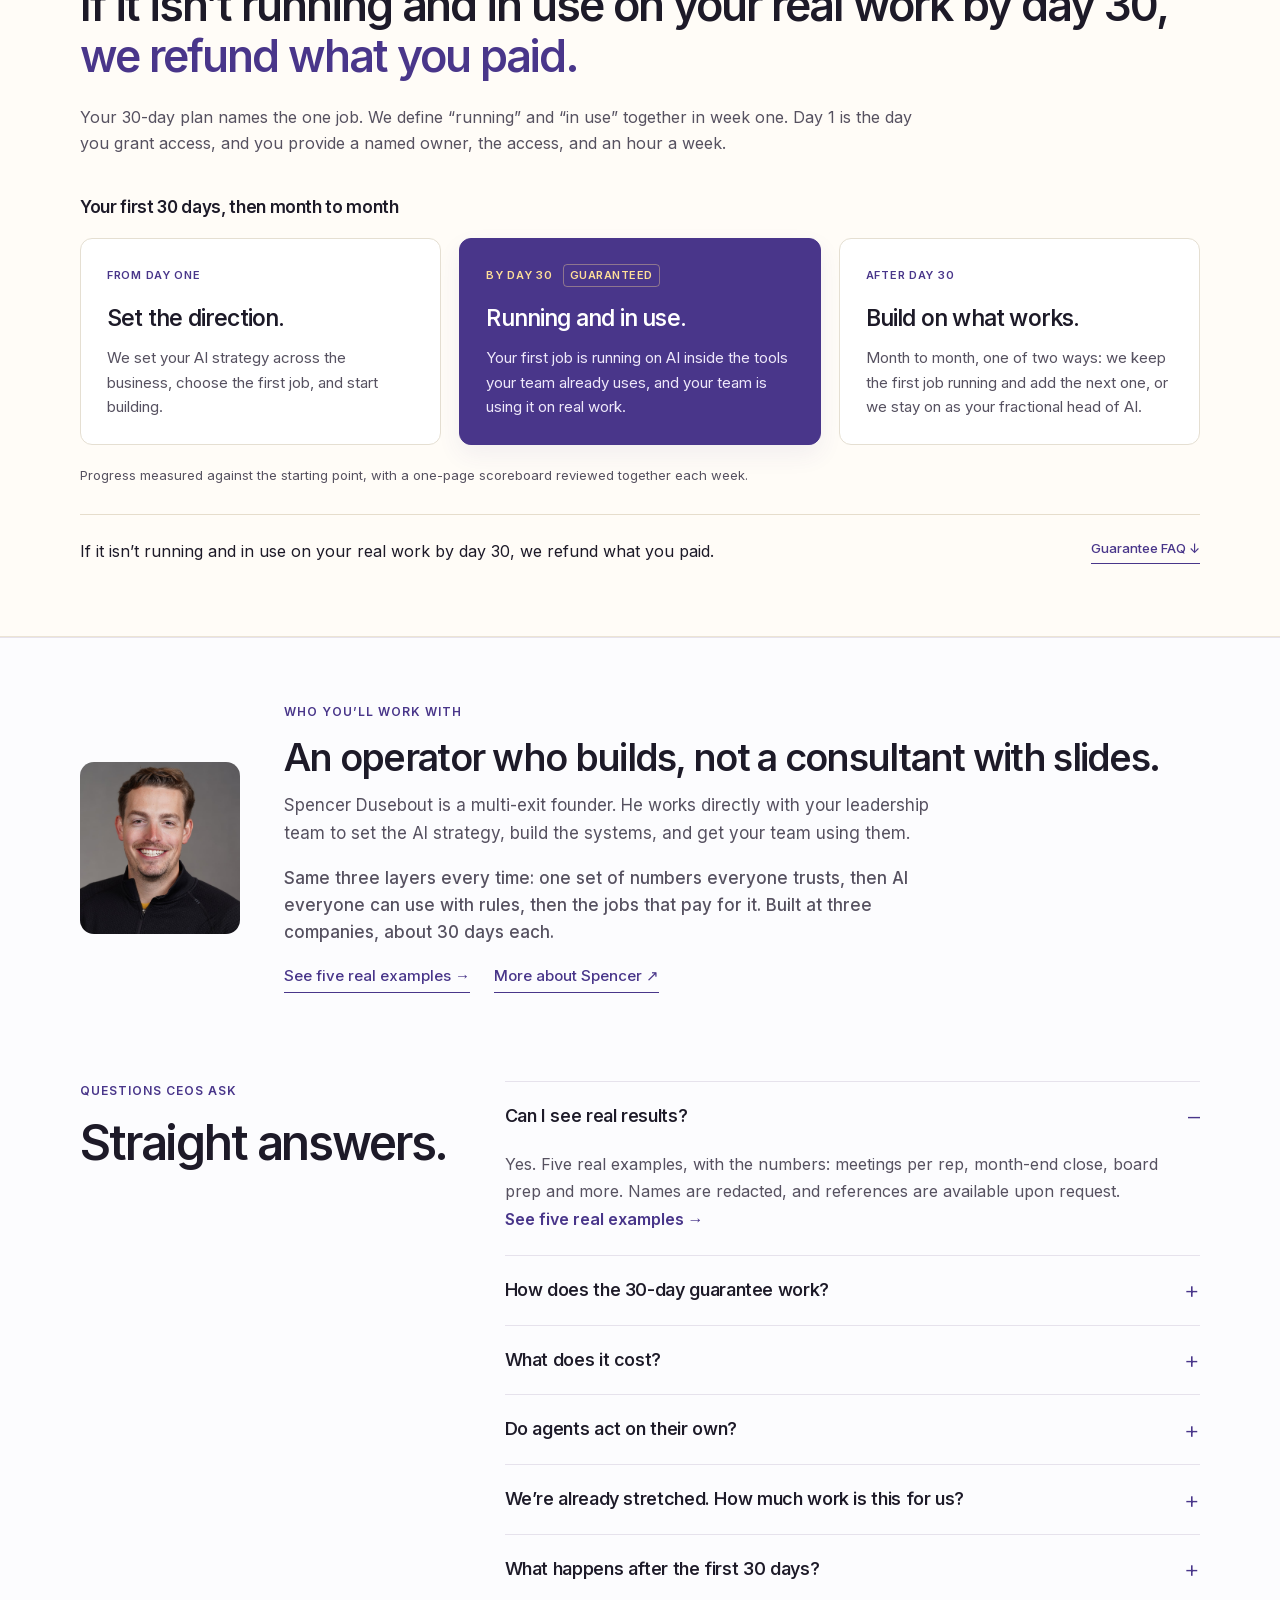
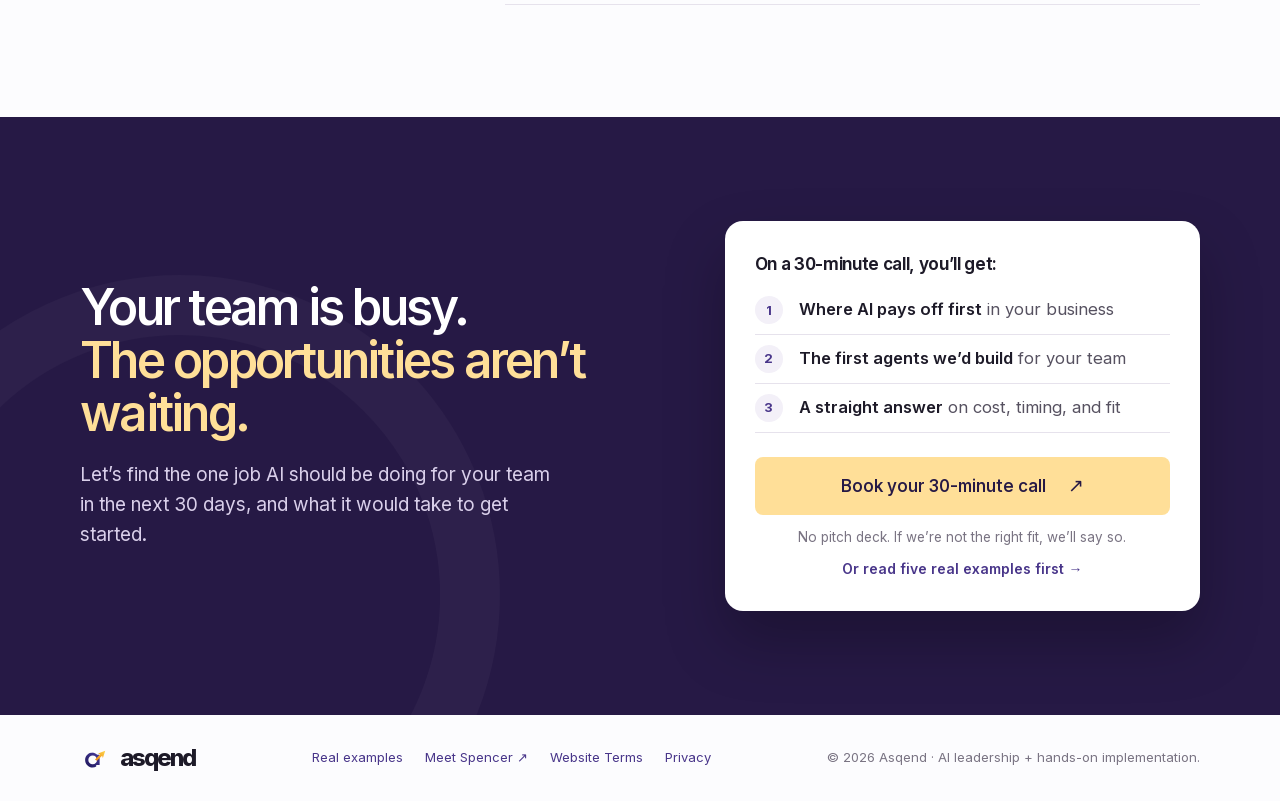
==== commit ce91ff33: "Fractional head of AI; drop product links from the footer - "A part-time head of AI" becomes "A frac" ====
--- a/index.html
+++ b/index.html
@@ -5,21 +5,21 @@
 <meta name="viewport" content="width=device-width,initial-scale=1,viewport-fit=cover">
 <meta name="robots" content="index,follow">
 <link rel="canonical" href="https://asqend.com/">
-<meta name="description" content="A part-time head of AI for companies that don’t have one. In 30 days, one real job is running on AI inside the tools your team already uses, then we keep going.">
-<title>Asqend — A part-time head of AI</title>
+<meta name="description" content="A fractional head of AI for companies that don’t have one. In 30 days, one real job is running on AI inside the tools your team already uses, then we keep going.">
+<title>Asqend — A fractional head of AI</title>
 <meta property="og:type" content="website">
 <meta property="og:url" content="https://asqend.com/">
 <meta property="og:site_name" content="Asqend">
-<meta property="og:title" content="Asqend — A part-time head of AI">
-<meta property="og:description" content="A part-time head of AI for companies that don’t have one. In 30 days, one real job is running on AI inside the tools your team already uses, then we keep going.">
-<meta property="og:image" content="https://asqend.com/assets/og-head-of-ai.png">
+<meta property="og:title" content="Asqend — A fractional head of AI">
+<meta property="og:description" content="A fractional head of AI for companies that don’t have one. In 30 days, one real job is running on AI inside the tools your team already uses, then we keep going.">
+<meta property="og:image" content="https://asqend.com/assets/og-fractional-head-of-ai.png">
 <meta property="og:image:width" content="1200">
 <meta property="og:image:height" content="630">
-<meta property="og:image:alt" content="Asqend: A part-time head of AI for companies that don’t have one.">
+<meta property="og:image:alt" content="Asqend: A fractional head of AI for companies that don’t have one.">
 <meta name="twitter:card" content="summary_large_image">
-<meta name="twitter:title" content="Asqend — A part-time head of AI">
-<meta name="twitter:description" content="A part-time head of AI for companies that don’t have one. In 30 days, one real job is running on AI inside the tools your team already uses, then we keep going.">
-<meta name="twitter:image" content="https://asqend.com/assets/og-head-of-ai.png">
+<meta name="twitter:title" content="Asqend — A fractional head of AI">
+<meta name="twitter:description" content="A fractional head of AI for companies that don’t have one. In 30 days, one real job is running on AI inside the tools your team already uses, then we keep going.">
+<meta name="twitter:image" content="https://asqend.com/assets/og-fractional-head-of-ai.png">
 <link rel="icon" type="image/svg+xml" href="assets/asqend-icon.svg">
 <link rel="preload" as="font" type="font/woff2" href="assets/fonts/inter.woff2" crossorigin>
 <style>
@@ -314,7 +314,7 @@
     <svg class="hero-art" viewBox="0 0 1440 720" preserveAspectRatio="xMidYMid slice" aria-hidden="true"><defs><linearGradient id="arc" x1="0" y1="0" x2="1" y2="1"><stop stop-color="#49368a"/><stop offset="1" stop-color="#9584b4"/></linearGradient></defs><circle cx="-80" cy="575" r="188" fill="none" stroke="url(#arc)" stroke-width="67"/><path d="M1330 70 1488 28 1439 179 1397 122Z" fill="#d6b860"/><path d="M1384 128 1310 201" fill="none" stroke="#d6b860" stroke-width="27"/></svg>
     <div class="container hero-inner">
       <p class="eyebrow">Led by a multi-exit founder</p>
-      <h1 id="hero-title"><span>A part-time</span> <span class="power-word">head of AI<svg viewBox="0 0 670 30" preserveAspectRatio="none" aria-hidden="true"><path d="M8 19 C171 3 421 3 659 14 M31 26 C217 12 449 12 638 21"/></svg></span> <span>for companies that don’t have one.</span></h1>
+      <h1 id="hero-title"><span>A fractional</span> <span class="power-word">head of AI<svg viewBox="0 0 670 30" preserveAspectRatio="none" aria-hidden="true"><path d="M8 19 C171 3 421 3 659 14 M31 26 C217 12 449 12 638 21"/></svg></span> <span>for companies that don’t have one.</span></h1>
       <p class="lede">In 30 days, one real job is running on AI inside the tools your team already uses, then we keep going.</p>
       <a class="growth-promise" href="#guarantee" aria-label="The 30-day guarantee. If it isn’t running and in use on your real work by day 30, we refund what you paid. See how it works.">
         <span class="promise-time"><b>30</b><span>days</span></span>
@@ -447,7 +447,7 @@
         <li class="delivery-step">
           <p class="milestone">After day 30</p>
           <h4>Build on what works.</h4>
-          <p>Month to month, one of two ways: we keep the first job running and add the next one, or we stay on as your full part-time head of AI.</p>
+          <p>Month to month, one of two ways: we keep the first job running and add the next one, or we stay on as your fractional head of AI.</p>
         </li>
       </ol>
       <p class="progress-review">Progress measured against the starting point, with a one-page scoreboard reviewed together each week.</p>
@@ -477,10 +477,10 @@
       <div class="faq">
         <details open><summary>Can I see real results?</summary><p>Yes. Five real examples, with the numbers: meetings per rep, month-end close, board prep and more. Names are redacted, and references are available upon request. <a class="faq-link" href="/work/">See five real examples →</a></p></details>
         <details><summary>How does the 30-day guarantee work?</summary><p>If it isn’t running and in use on your real work by day 30, we refund what you paid. It covers the one job your 30-day plan names. We define “running” and “in use” together in week one, and day 1 is the day you grant access.</p></details>
-        <details><summary>What does it cost?</summary><p>A fixed fee for the first 30 days, covering the strategy, the build, rollout, training, and weekly reviews. Then it’s month to month, one of two ways: we keep the first job running and add the next one, or we stay on as your full part-time head of AI. You’ll see the full cost, including any separate software costs, in your proposal before you commit.</p></details>
+        <details><summary>What does it cost?</summary><p>A fixed fee for the first 30 days, covering the strategy, the build, rollout, training, and weekly reviews. Then it’s month to month, one of two ways: we keep the first job running and add the next one, or we stay on as your fractional head of AI. You’ll see the full cost, including any separate software costs, in your proposal before you commit.</p></details>
         <details><summary>Do agents act on their own?</summary><p>Only within rules we agree with you. Research, monitoring, and drafts can run in the background. Routine actions you’ve approved can run automatically. We define which actions need a person’s approval and what gets recorded before the system goes live.</p></details>
         <details><summary>We’re already stretched. How much work is this for us?</summary><p>We own the implementation. You provide one accountable lead, a focused kickoff, access to the relevant tools and data, and people who can answer questions about the work. After that, we need timely feedback and approvals plus a short weekly review. We prepare the context and recommendations, handle the build and training, and agree your team’s responsibilities before we start.</p></details>
-        <details><summary>What happens after the first 30 days?</summary><p>You decide, with the scoreboard in front of you. It’s month to month: we keep the first job running and add the next one, or we stay on as your full part-time head of AI. You can also hand the work to your team.</p></details>
+        <details><summary>What happens after the first 30 days?</summary><p>You decide, with the scoreboard in front of you. It’s month to month: we keep the first job running and add the next one, or we stay on as your fractional head of AI. You can also hand the work to your team.</p></details>
       </div>
     </div>
   </section>
@@ -507,7 +507,7 @@
 
 <footer class="site-footer container">
   <a class="wordmark" href="#top"><img src="assets/asqend-icon.svg" alt="" width="30" height="30"><span>asqend</span></a>
-  <nav aria-label="Footer"><a href="/work/">Real examples</a><a href="https://app.asqend.com" target="_blank" rel="noopener">Customer sign-in ↗</a><a href="https://session.asqend.com" target="_blank" rel="noopener">Session ↗</a><a href="https://spencerdusebout.com/" target="_blank" rel="noopener">Meet Spencer ↗</a><a href="https://asqend.com/website-terms.html">Website Terms</a><a href="https://asqend.com/privacy.html">Privacy</a></nav>
+  <nav aria-label="Footer"><a href="/work/">Real examples</a><a href="https://spencerdusebout.com/" target="_blank" rel="noopener">Meet Spencer ↗</a><a href="https://asqend.com/website-terms.html">Website Terms</a><a href="https://asqend.com/privacy.html">Privacy</a></nav>
   <span>© 2026 Asqend · AI leadership + hands-on implementation.</span>
 </footer>
 
